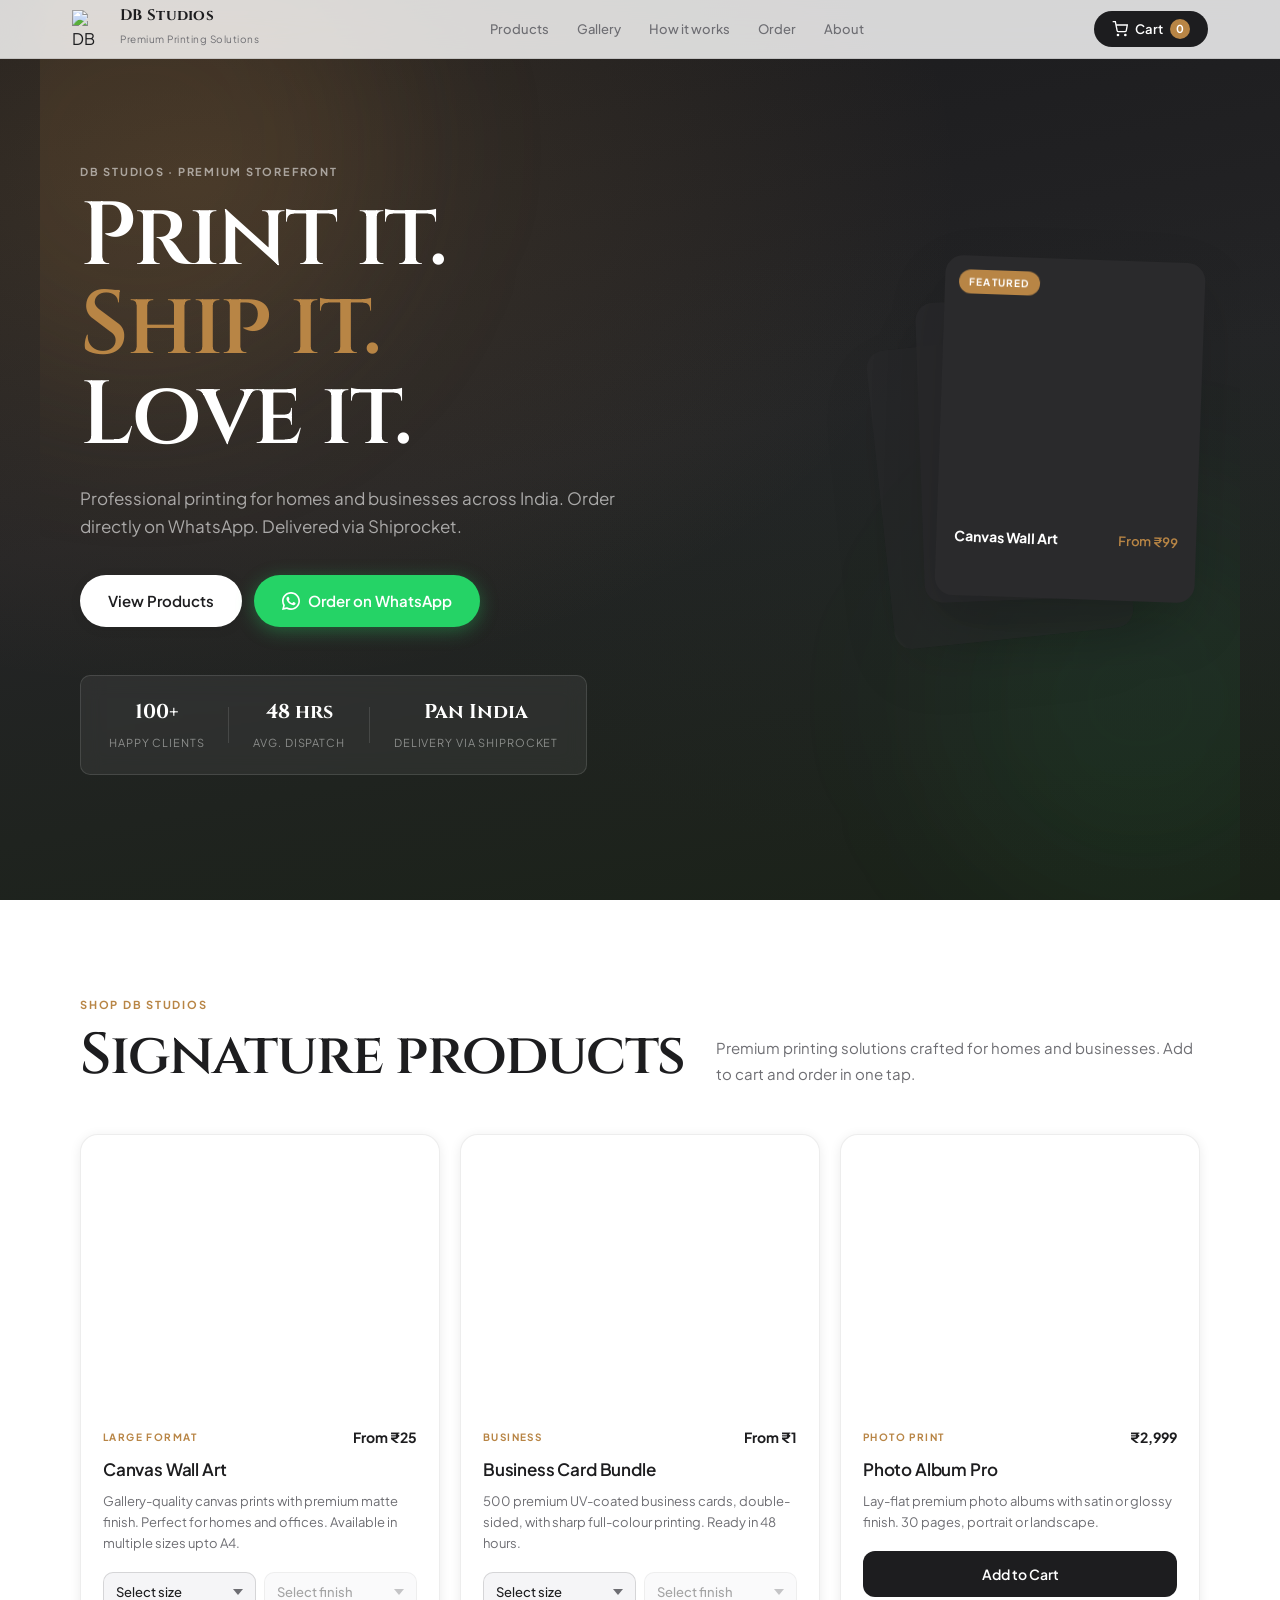
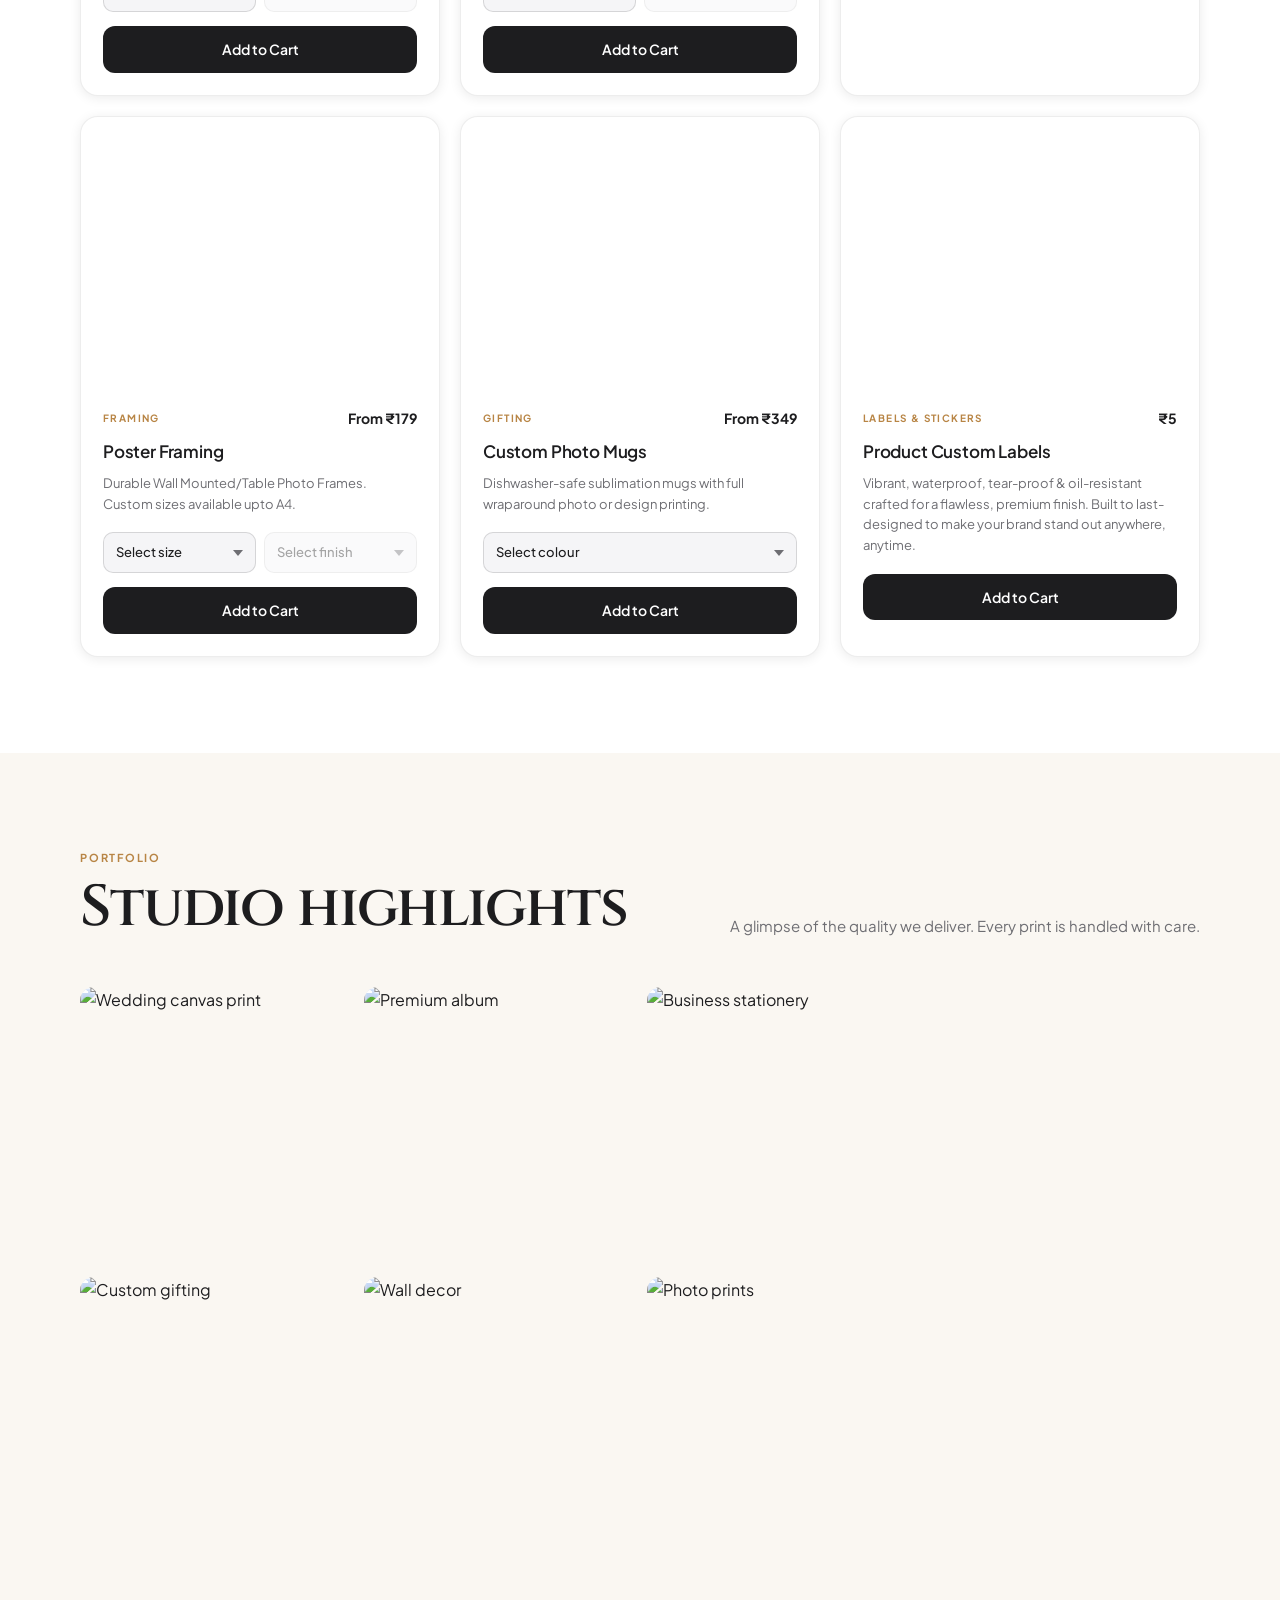
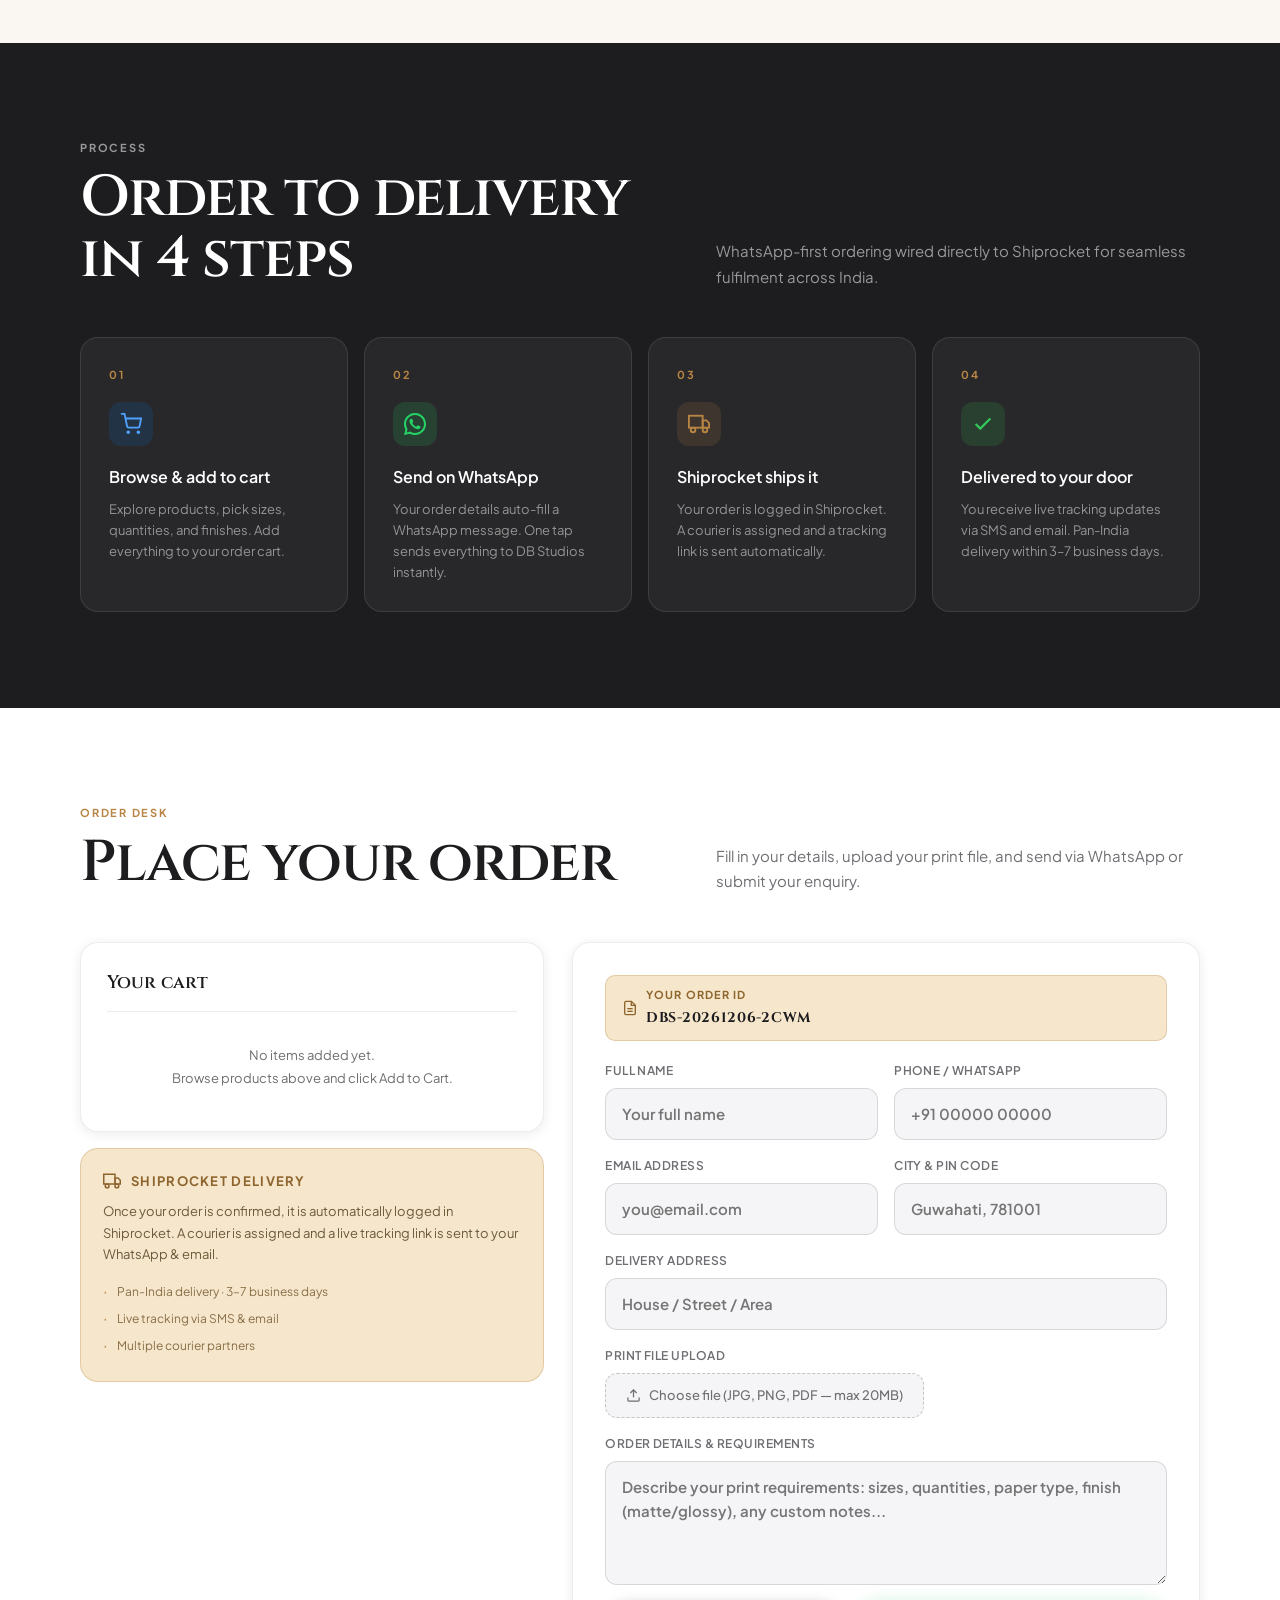
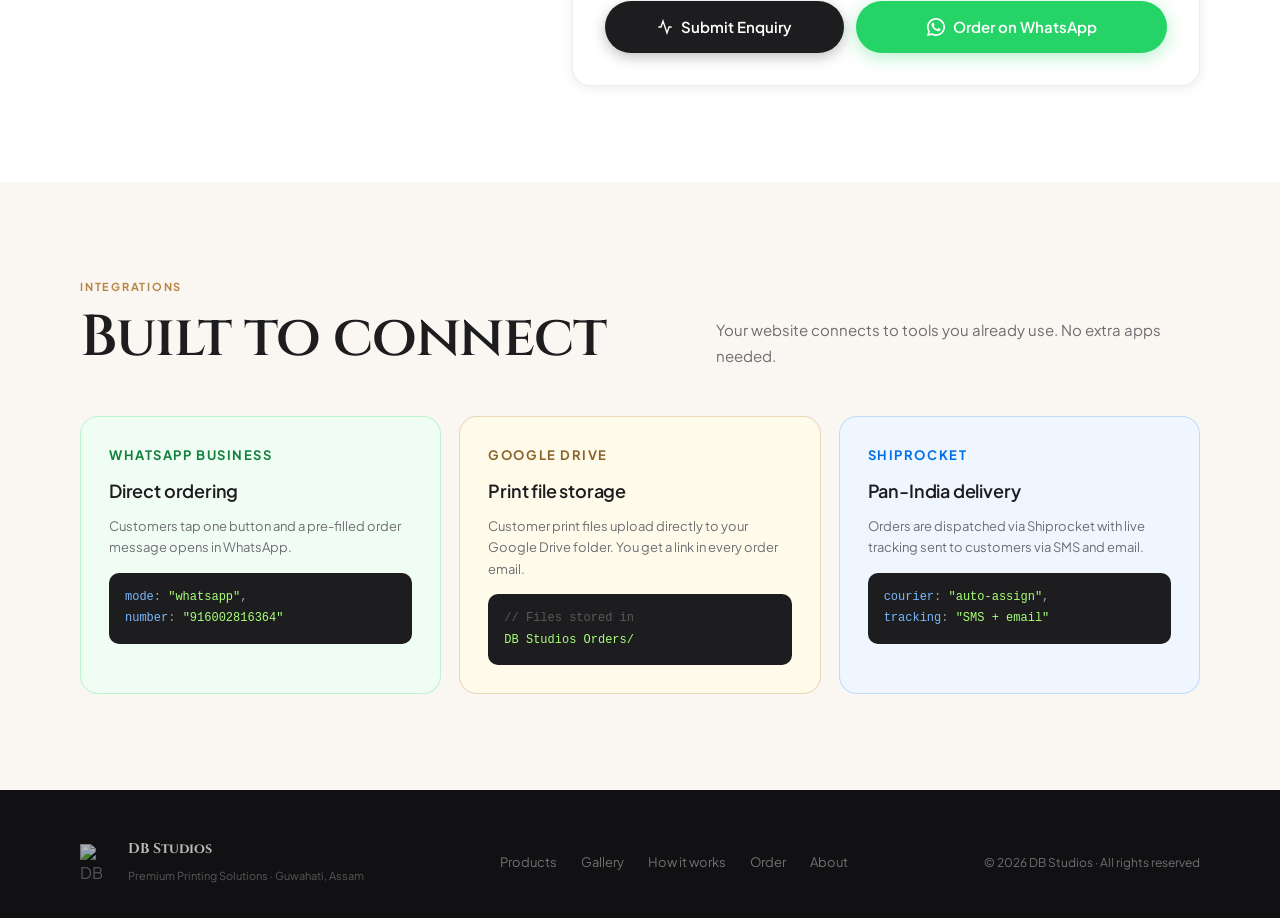
==== index.html @ a9209a20 "Add files via upload" ====
<!DOCTYPE html>
<html lang="en">
<head>
  <meta charset="UTF-8" />
  <meta name="viewport" content="width=device-width, initial-scale=1.0" />
  <title>DB Studios — Premium Printing Solutions</title>
  <link rel="preconnect" href="https://fonts.googleapis.com" />
  <link rel="preconnect" href="https://fonts.gstatic.com" crossorigin />
  <link href="https://fonts.googleapis.com/css2?family=Cinzel:wght@500;600;700&family=Plus+Jakarta+Sans:ital,wght@0,400;0,500;0,600;0,700;0,800;1,400&display=swap" rel="stylesheet" />
  <style>
/* ═══════════════════════════════════════════════════════
   DB STUDIOS — style.css
   Apple-inspired premium design
   ═══════════════════════════════════════════════════════ */

@import url("https://fonts.googleapis.com/css2?family=Cinzel:wght@500;600;700&family=Plus+Jakarta+Sans:ital,wght@0,400;0,500;0,600;0,700;0,800;1,400&display=swap");

/* ─── TOKENS ─────────────────────────────────────────── */
:root {
  --bg-light:   #f5f5f7;
  --bg-cream:   #faf7f2;
  --bg-white:   #ffffff;
  --bg-dark:    #1d1d1f;
  --bg-darker:  #111113;

  --text:       #1d1d1f;
  --muted:      #6e6e73;
  --muted-dark: rgba(255,255,255,0.55);

  --gold:       #b88545;
  --gold-light: #f5e6cc;
  --gold-deep:  #8e642d;

  --wa:         #25d366;
  --wa-dark:    #128c7e;

  --accent:     #0071e3;

  --shadow-sm:  0 2px 12px rgba(0,0,0,0.08);
  --shadow-md:  0 8px 32px rgba(0,0,0,0.10);
  --shadow-lg:  0 24px 60px rgba(0,0,0,0.14);

  --radius:     18px;
  --radius-sm:  10px;
  --radius-xs:  6px;

  --max-w: 1200px;
  --nav-h: 58px;

  --font-display: "Cinzel", serif;
  --font-body:    "Plus Jakarta Sans", sans-serif;
}

/* ─── RESET ──────────────────────────────────────────── */
*, *::before, *::after { box-sizing: border-box; margin: 0; padding: 0; }
html { scroll-behavior: smooth; -webkit-font-smoothing: antialiased; }
body { font-family: var(--font-body); color: var(--text); background: var(--bg-light); line-height: 1.6; }
img, video { display: block; max-width: 100%; }
a { color: inherit; text-decoration: none; }
button, input, textarea, select { font: inherit; }
ul { list-style: none; }

/* ─── ANIMATION HELPERS ──────────────────────────────── */
.animate-in {
  opacity: 0;
  transform: translateY(22px);
  animation: fadeUp 0.7s cubic-bezier(0.22,1,0.36,1) forwards;
  animation-delay: var(--delay, 0s);
}
@keyframes fadeUp {
  to { opacity: 1; transform: translateY(0); }
}

/* ─── SCROLL REVEAL ──────────────────────────────────── */
.reveal {
  opacity: 0;
  transform: translateY(28px);
  transition: opacity 0.65s ease, transform 0.65s ease;
}
.reveal.visible {
  opacity: 1;
  transform: translateY(0);
}

/* ═══════════════════════════════════════════════════════
   NAVBAR
   ═══════════════════════════════════════════════════════ */
.navbar {
  position: fixed;
  top: 0; left: 0; right: 0;
  z-index: 200;
  background: rgba(255,255,255,0.82);
  backdrop-filter: blur(20px) saturate(180%);
  -webkit-backdrop-filter: blur(20px) saturate(180%);
  border-bottom: 0.5px solid rgba(0,0,0,0.1);
  transition: background 0.3s ease, box-shadow 0.3s ease, padding 0.3s ease;
}
.navbar.scrolled {
  background: rgba(255,255,255,0.95);
  box-shadow: var(--shadow-sm);
}
.navbar-inner {
  max-width: var(--max-w);
  margin: 0 auto;
  padding: 0 32px;
  height: var(--nav-h);
  display: flex;
  align-items: center;
  gap: 32px;
}
.brand {
  display: flex;
  align-items: center;
  gap: 10px;
  flex-shrink: 0;
}
.brand-logo {
  width: 38px;
  height: 38px;
  object-fit: contain;
  transition: transform 0.3s ease;
}
.brand:hover .brand-logo { transform: scale(1.06); }
.brand-text strong {
  display: block;
  font-family: var(--font-display);
  font-size: 15px;
  line-height: 1.1;
  letter-spacing: 0.02em;
}
.brand-text small {
  font-size: 10px;
  color: var(--muted);
  letter-spacing: 0.05em;
}
.main-nav {
  display: flex;
  gap: 28px;
  flex: 1;
  justify-content: center;
}
.main-nav a {
  font-size: 13px;
  font-weight: 500;
  color: var(--muted);
  position: relative;
  transition: color 0.2s;
}
.main-nav a::after {
  content: "";
  position: absolute;
  bottom: -3px; left: 0;
  width: 0; height: 1.5px;
  background: var(--text);
  transition: width 0.25s ease;
}
.main-nav a:hover { color: var(--text); }
.main-nav a:hover::after { width: 100%; }

.cart-btn {
  display: flex;
  align-items: center;
  gap: 7px;
  padding: 8px 18px;
  border-radius: 980px;
  border: none;
  background: var(--bg-dark);
  color: white;
  font-size: 13px;
  font-weight: 600;
  cursor: pointer;
  transition: transform 0.2s ease, background 0.2s ease;
  flex-shrink: 0;
}
.cart-btn:hover { transform: scale(1.04); background: #333; }
.cart-count {
  display: inline-flex;
  align-items: center;
  justify-content: center;
  width: 20px; height: 20px;
  border-radius: 50%;
  background: var(--gold);
  font-size: 11px;
  font-weight: 700;
  color: white;
}

.hamburger {
  display: none;
  flex-direction: column;
  gap: 5px;
  background: none;
  border: none;
  cursor: pointer;
  padding: 6px;
  margin-left: auto;
}
.hamburger span {
  display: block;
  width: 22px; height: 2px;
  background: var(--text);
  border-radius: 2px;
  transition: 0.3s;
}

/* ═══════════════════════════════════════════════════════
   BUTTONS
   ═══════════════════════════════════════════════════════ */
.btn {
  display: inline-flex;
  align-items: center;
  justify-content: center;
  gap: 8px;
  padding: 14px 28px;
  border-radius: 980px;
  font-size: 15px;
  font-weight: 600;
  border: none;
  cursor: pointer;
  transition: transform 0.2s ease, box-shadow 0.2s ease, filter 0.2s ease;
  white-space: nowrap;
}
.btn:hover { transform: scale(1.03); }
.btn:active { transform: scale(0.97); }

.btn-white {
  background: white;
  color: var(--text);
  box-shadow: var(--shadow-sm);
}
.btn-dark {
  background: var(--bg-dark);
  color: white;
  box-shadow: 0 4px 14px rgba(0,0,0,0.25);
}
.btn-dark:hover { background: #333; }

.btn-wa {
  background: var(--wa);
  color: white;
  box-shadow: 0 4px 18px rgba(37,211,102,0.35);
}
.btn-wa:hover { filter: brightness(1.06); }
.btn-wa-large { padding: 14px 32px; font-size: 15px; }

.wa-svg { width: 18px; height: 18px; flex-shrink: 0; }

.btn-add-cart {
  width: 100%;
  padding: 12px;
  border-radius: 12px;
  background: var(--bg-dark);
  color: white;
  font-size: 14px;
  font-weight: 600;
  border: none;
  cursor: pointer;
  transition: background 0.2s, transform 0.15s;
}
.btn-add-cart:hover { background: #333; transform: translateY(-1px); }
.btn-add-cart:active { transform: translateY(0); }

/* ═══════════════════════════════════════════════════════
   EYEBROW & SECTION HEADS
   ═══════════════════════════════════════════════════════ */
.eyebrow {
  font-size: 11px;
  font-weight: 700;
  letter-spacing: 0.16em;
  text-transform: uppercase;
  color: rgba(255,255,255,0.55);
  margin-bottom: 12px;
}
.eyebrow-dark { color: var(--gold); }

.section-head {
  display: flex;
  align-items: flex-end;
  justify-content: space-between;
  gap: 24px;
  margin-bottom: 48px;
}
.section-head h2 {
  font-family: var(--font-display);
  font-size: clamp(2.2rem, 4.5vw, 3.6rem);
  font-weight: 600;
  letter-spacing: -0.02em;
  line-height: 1.05;
  color: var(--text);
  margin-top: 6px;
}
.section-dark .section-head h2 { color: white; }
.section-desc {
  max-width: 44ch;
  font-size: 15px;
  color: var(--muted);
  line-height: 1.7;
  flex-shrink: 0;
}
.section-desc-light { color: var(--muted-dark); }

/* ═══════════════════════════════════════════════════════
   SECTIONS
   ═══════════════════════════════════════════════════════ */
.section { padding: 96px 0; }
.section-inner {
  max-width: var(--max-w);
  margin: 0 auto;
  padding: 0 40px;
}
.section-light  { background: var(--bg-white); }
.section-cream  { background: var(--bg-cream); }
.section-dark   { background: var(--bg-dark); }

/* ═══════════════════════════════════════════════════════
   HERO
   ═══════════════════════════════════════════════════════ */
.hero {
  position: relative;
  min-height: 100vh;
  display: grid;
  grid-template-columns: 1.1fr 0.9fr;
  align-items: center;
  gap: 60px;
  padding: calc(var(--nav-h) + 60px) 40px 80px;
  max-width: var(--max-w);
  margin: 0 auto;
  overflow: hidden;
}
.hero-noise {
  position: fixed;
  inset: 0;
  pointer-events: none;
  z-index: -2;
  background:
    radial-gradient(ellipse at 15% 20%, rgba(184,133,69,0.18) 0%, transparent 50%),
    radial-gradient(ellipse at 85% 60%, rgba(30,52,45,0.15) 0%, transparent 45%),
    linear-gradient(170deg, #1a1a1c 0%, #242426 50%, #1a2218 100%);
}
.hero-glow {
  position: absolute;
  border-radius: 50%;
  filter: blur(80px);
  pointer-events: none;
  z-index: -1;
}
.hero-glow-1 {
  width: 500px; height: 500px;
  top: -100px; left: -150px;
  background: rgba(184,133,69,0.12);
}
.hero-glow-2 {
  width: 400px; height: 400px;
  bottom: 0; right: -100px;
  background: rgba(37,211,102,0.06);
}

.hero-content { color: white; }
.gold-text { color: var(--gold); }

.hero-h1 {
  font-family: var(--font-display);
  font-size: clamp(3.2rem, 7vw, 6rem);
  font-weight: 600;
  letter-spacing: -0.025em;
  line-height: 1.0;
  margin: 0 0 22px;
}
.hero-sub {
  font-size: 17px;
  color: rgba(255,255,255,0.6);
  max-width: 46ch;
  line-height: 1.7;
  margin-bottom: 34px;
}
.hero-actions {
  display: flex;
  gap: 12px;
  flex-wrap: wrap;
  margin-bottom: 48px;
}
.hero-stats {
  display: flex;
  align-items: center;
  gap: 24px;
  padding: 20px 28px;
  background: rgba(255,255,255,0.06);
  border: 0.5px solid rgba(255,255,255,0.12);
  border-radius: var(--radius-sm);
  backdrop-filter: blur(10px);
  max-width: fit-content;
}
.hero-stat { text-align: center; }
.hero-stat strong {
  display: block;
  font-size: 20px;
  font-weight: 700;
  color: white;
  font-family: var(--font-display);
}
.hero-stat span {
  font-size: 11px;
  color: rgba(255,255,255,0.45);
  text-transform: uppercase;
  letter-spacing: 0.08em;
}
.stat-divider {
  width: 1px;
  height: 36px;
  background: rgba(255,255,255,0.12);
}

/* Hero card stack */
.hero-visual { display: flex; justify-content: flex-end; }
.hero-card-stack { position: relative; width: 320px; height: 420px; }
.hcard {
  position: absolute;
  border-radius: var(--radius);
  overflow: hidden;
  box-shadow: var(--shadow-lg);
  background: #2a2a2c;
}
.hcard-back {
  width: 240px; height: 300px;
  top: 80px; left: 0;
  transform: rotate(-6deg);
  opacity: 0.5;
}
.hcard-mid {
  width: 240px; height: 300px;
  top: 40px; left: 40px;
  transform: rotate(-2deg);
  opacity: 0.75;
}
.hcard-front {
  width: 260px; height: 340px;
  top: 0; right: 0;
  transform: rotate(2deg);
  transition: transform 0.4s ease;
}
.hcard-front:hover { transform: rotate(0deg) scale(1.02); }
.hcard-img {
  width: 100%; height: 75%;
  background-size: cover;
  background-position: center;
}
.hcard-body {
  padding: 14px 18px;
  display: flex;
  justify-content: space-between;
  align-items: center;
}
.hcard-body strong { font-size: 14px; color: white; }
.hcard-body span { font-size: 13px; color: var(--gold); font-weight: 600; }
.hcard-label {
  position: absolute;
  top: 14px; left: 14px;
  background: var(--gold);
  color: white;
  font-size: 10px;
  font-weight: 700;
  letter-spacing: 0.12em;
  text-transform: uppercase;
  padding: 4px 10px;
  border-radius: 980px;
}

/* ═══════════════════════════════════════════════════════
   PRODUCTS
   ═══════════════════════════════════════════════════════ */
.product-grid {
  display: grid;
  grid-template-columns: repeat(3, 1fr);
  gap: 20px;
}
.product-card {
  background: var(--bg-white);
  border-radius: var(--radius);
  overflow: hidden;
  border: 0.5px solid rgba(0,0,0,0.07);
  box-shadow: var(--shadow-sm);
  transition: transform 0.3s ease, box-shadow 0.3s ease;
}
.product-card:hover {
  transform: translateY(-4px);
  box-shadow: var(--shadow-md);
}
.product-media {
  aspect-ratio: 4/3;
  background-size: cover;
  background-position: center;
  transition: transform 0.5s ease;
}
.product-card:hover .product-media { transform: scale(1.03); }
.product-body { padding: 22px; }
.product-meta {
  display: flex;
  justify-content: space-between;
  align-items: center;
  margin-bottom: 8px;
}
.product-cat {
  font-size: 10px;
  font-weight: 700;
  letter-spacing: 0.14em;
  text-transform: uppercase;
  color: var(--gold);
}
.product-price {
  font-size: 14px;
  font-weight: 700;
  color: var(--text);
}
.product-title {
  font-size: 17px;
  font-weight: 600;
  margin-bottom: 8px;
  letter-spacing: -0.01em;
}
.product-desc {
  font-size: 13px;
  color: var(--muted);
  line-height: 1.6;
  margin-bottom: 18px;
}

/* ═══════════════════════════════════════════════════════
   GALLERY
   ═══════════════════════════════════════════════════════ */
.gallery-grid {
  display: grid;
  grid-template-columns: repeat(4, 1fr);
  gap: 14px;
}
.gallery-item {
  position: relative;
  border-radius: 14px;
  overflow: hidden;
  cursor: pointer;
}
.gallery-item:nth-child(3) { grid-column: span 2; }
.gallery-item img {
  width: 100%;
  aspect-ratio: 1;
  object-fit: cover;
  display: block;
  transition: transform 0.5s ease;
}
.gallery-item:nth-child(3) img { aspect-ratio: 2/1; }
.gallery-overlay {
  position: absolute;
  inset: 0;
  background: rgba(0,0,0,0);
  display: flex;
  align-items: center;
  justify-content: center;
  transition: background 0.3s ease;
}
.gallery-overlay span {
  color: white;
  font-size: 13px;
  font-weight: 600;
  opacity: 0;
  transition: opacity 0.3s ease;
}
.gallery-item:hover .gallery-overlay { background: rgba(0,0,0,0.38); }
.gallery-item:hover .gallery-overlay span { opacity: 1; }
.gallery-item:hover img { transform: scale(1.05); }

/* ═══════════════════════════════════════════════════════
   HOW IT WORKS STEPS
   ═══════════════════════════════════════════════════════ */
.steps-grid {
  display: grid;
  grid-template-columns: repeat(4, 1fr);
  gap: 16px;
}
.step-card {
  background: rgba(255,255,255,0.05);
  border: 0.5px solid rgba(255,255,255,0.1);
  border-radius: var(--radius);
  padding: 28px;
  transition: background 0.3s ease, transform 0.3s ease;
}
.step-card:hover {
  background: rgba(255,255,255,0.08);
  transform: translateY(-3px);
}
.step-num {
  display: block;
  font-size: 11px;
  font-weight: 700;
  letter-spacing: 0.14em;
  color: var(--gold);
  margin-bottom: 18px;
}
.step-icon {
  width: 44px; height: 44px;
  border-radius: 12px;
  display: flex;
  align-items: center;
  justify-content: center;
  margin-bottom: 18px;
}
.step-icon svg { width: 22px; height: 22px; }
.step-icon-cart { background: rgba(0,113,227,0.15); color: #4fa3ff; }
.step-icon-wa   { background: rgba(37,211,102,0.15); color: var(--wa); }
.step-icon-ship { background: rgba(184,133,69,0.15); color: var(--gold); }
.step-icon-done { background: rgba(52,199,89,0.15); color: #34c759; }
.step-card h3 {
  font-size: 16px;
  font-weight: 600;
  color: white;
  margin-bottom: 10px;
}
.step-card p {
  font-size: 13px;
  color: rgba(255,255,255,0.5);
  line-height: 1.6;
}

/* ═══════════════════════════════════════════════════════
   ORDER SECTION
   ═══════════════════════════════════════════════════════ */
.order-layout {
  display: grid;
  grid-template-columns: 0.85fr 1.15fr;
  gap: 28px;
  align-items: start;
}
.order-sidebar { display: flex; flex-direction: column; gap: 16px; }

/* Cart panel */
.cart-panel {
  background: var(--bg-white);
  border-radius: var(--radius);
  padding: 26px;
  border: 0.5px solid rgba(0,0,0,0.07);
  box-shadow: var(--shadow-sm);
}
.cart-panel h3 {
  font-family: var(--font-display);
  font-size: 18px;
  font-weight: 600;
  margin-bottom: 16px;
  padding-bottom: 14px;
  border-bottom: 0.5px solid rgba(0,0,0,0.08);
}
.cart-empty-msg {
  font-size: 13px;
  color: var(--muted);
  line-height: 1.7;
  text-align: center;
  padding: 16px 0;
}
.cart-item {
  display: flex;
  justify-content: space-between;
  align-items: center;
  padding: 10px 0;
  border-bottom: 0.5px solid rgba(0,0,0,0.06);
}
.cart-item-name { font-size: 14px; font-weight: 500; }
.cart-item-price { font-size: 14px; color: var(--muted); font-weight: 500; }
.cart-item-remove {
  background: none;
  border: none;
  color: #c0392b;
  font-size: 18px;
  cursor: pointer;
  padding: 0 0 0 10px;
  line-height: 1;
  opacity: 0.6;
  transition: opacity 0.2s;
}
.cart-item-remove:hover { opacity: 1; }
.cart-total-row {
  display: flex;
  justify-content: space-between;
  padding: 14px 0 0;
  font-size: 15px;
  font-weight: 700;
}

/* Shiprocket card */
.shiprocket-card {
  background: var(--gold-light);
  border-radius: var(--radius);
  padding: 22px;
  border: 0.5px solid rgba(184,133,69,0.3);
}
.sr-header {
  display: flex;
  align-items: center;
  gap: 10px;
  color: var(--gold-deep);
  font-size: 13px;
  font-weight: 700;
  text-transform: uppercase;
  letter-spacing: 0.1em;
  margin-bottom: 10px;
}
.sr-header svg { flex-shrink: 0; }
.shiprocket-card p {
  font-size: 13px;
  color: #6e5a3a;
  line-height: 1.65;
  margin-bottom: 12px;
}
.shiprocket-card ul {
  padding-left: 0;
}
.shiprocket-card li {
  font-size: 12px;
  color: #8a6f48;
  padding: 4px 0;
  padding-left: 14px;
  position: relative;
}
.shiprocket-card li::before {
  content: "·";
  position: absolute;
  left: 0;
  color: var(--gold);
  font-size: 16px;
  line-height: 1;
  top: 5px;
}

/* Order form */
.order-form {
  background: var(--bg-white);
  border-radius: var(--radius);
  padding: 32px;
  border: 0.5px solid rgba(0,0,0,0.07);
  box-shadow: var(--shadow-sm);
}
.form-grid {
  display: grid;
  grid-template-columns: 1fr 1fr;
  gap: 16px;
  margin-bottom: 16px;
}
.form-label {
  display: flex;
  flex-direction: column;
  gap: 8px;
  font-size: 12px;
  font-weight: 600;
  color: var(--muted);
  letter-spacing: 0.04em;
  text-transform: uppercase;
}
.form-label-full { margin-bottom: 16px; }
.form-label input,
.form-label textarea {
  background: var(--bg-light);
  border: 0.5px solid rgba(0,0,0,0.12);
  border-radius: 12px;
  padding: 13px 16px;
  font-size: 15px;
  color: var(--text);
  outline: none;
  transition: border-color 0.2s, box-shadow 0.2s;
  width: 100%;
}
.form-label input:focus,
.form-label textarea:focus {
  border-color: rgba(0,113,227,0.5);
  box-shadow: 0 0 0 3px rgba(0,113,227,0.1);
  background: white;
}
.form-label textarea { resize: vertical; min-height: 100px; font-family: var(--font-body); }
.form-actions {
  display: grid;
  grid-template-columns: 1fr 1.3fr;
  gap: 12px;
  margin-top: 8px;
}
.form-note {
  font-size: 13px;
  margin-top: 14px;
  padding: 12px 16px;
  border-radius: var(--radius-sm);
  display: none;
  font-weight: 500;
}
.form-note.success {
  background: #f0fdf4;
  color: #15803d;
  display: block;
}
.form-note.error {
  background: #fef2f2;
  color: #dc2626;
  display: block;
}

/* ═══════════════════════════════════════════════════════
   INTEGRATIONS
   ═══════════════════════════════════════════════════════ */
.int-grid {
  display: grid;
  grid-template-columns: repeat(3, 1fr);
  gap: 18px;
}
.int-card {
  border-radius: var(--radius);
  padding: 28px;
  border: 0.5px solid transparent;
  transition: transform 0.3s ease;
}
.int-card:hover { transform: translateY(-4px); }
.int-card-wa   { background: #f0fdf4; border-color: rgba(37,211,102,0.25); }
.int-card-ship { background: #fffbeb; border-color: rgba(184,133,69,0.3); }
.int-card-api  { background: #eff6ff; border-color: rgba(0,113,227,0.2); }

.int-tag {
  font-size: 10px;
  font-weight: 700;
  letter-spacing: 0.12em;
  text-transform: uppercase;
  margin-bottom: 10px;
}
.int-card-wa   .int-tag { color: #15803d; }
.int-card-ship .int-tag { color: var(--gold-deep); }
.int-card-api  .int-tag { color: var(--accent); }

.int-card h3 {
  font-size: 18px;
  font-weight: 600;
  letter-spacing: -0.01em;
  margin-bottom: 10px;
}
.int-card p {
  font-size: 13px;
  color: var(--muted);
  line-height: 1.65;
}
.code-block {
  background: var(--bg-dark);
  border-radius: var(--radius-sm);
  padding: 14px 16px;
  font-size: 12px;
  font-family: "SF Mono", "Fira Code", "Cascadia Code", monospace;
  margin-top: 14px;
  line-height: 1.8;
  color: #a0a0a0;
}
.c-comment { color: #5a5a5a; }
.c-key     { color: #79b8ff; }
.c-str     { color: #a8ff78; }

/* ═══════════════════════════════════════════════════════
   FOOTER
   ═══════════════════════════════════════════════════════ */
.footer {
  background: var(--bg-darker);
  padding: 48px 0 32px;
  color: rgba(255,255,255,0.4);
}
.footer-inner {
  max-width: var(--max-w);
  margin: 0 auto;
  padding: 0 40px;
  display: flex;
  align-items: center;
  justify-content: space-between;
  flex-wrap: wrap;
  gap: 24px;
}
.footer-brand {
  display: flex;
  align-items: center;
  gap: 12px;
}
.footer-logo {
  width: 36px;
  height: 36px;
  object-fit: contain;
  opacity: 0.7;
}
.footer-brand strong {
  display: block;
  font-family: var(--font-display);
  font-size: 14px;
  color: rgba(255,255,255,0.7);
}
.footer-brand small {
  font-size: 11px;
  color: rgba(255,255,255,0.3);
}
.footer-nav {
  display: flex;
  gap: 24px;
}
.footer-nav a {
  font-size: 13px;
  color: rgba(255,255,255,0.4);
  transition: color 0.2s;
}
.footer-nav a:hover { color: rgba(255,255,255,0.8); }
.footer-copy { font-size: 12px; }

/* ═══════════════════════════════════════════════════════
   TOAST NOTIFICATION
   ═══════════════════════════════════════════════════════ */
.toast {
  position: fixed;
  bottom: 32px;
  left: 50%;
  transform: translateX(-50%) translateY(80px);
  background: var(--bg-dark);
  color: white;
  padding: 14px 24px;
  border-radius: 980px;
  font-size: 14px;
  font-weight: 500;
  box-shadow: var(--shadow-lg);
  z-index: 999;
  transition: transform 0.4s cubic-bezier(0.22,1,0.36,1), opacity 0.4s ease;
  opacity: 0;
  white-space: nowrap;
}
.toast.show {
  transform: translateX(-50%) translateY(0);
  opacity: 1;
}

/* ═══════════════════════════════════════════════════════
   RESPONSIVE
   ═══════════════════════════════════════════════════════ */
@media (max-width: 1080px) {
  .hero { grid-template-columns: 1fr; min-height: auto; }
  .hero-visual { display: none; }
  .product-grid { grid-template-columns: repeat(2, 1fr); }
  .steps-grid { grid-template-columns: repeat(2, 1fr); }
  .int-grid { grid-template-columns: 1fr; }
  .order-layout { grid-template-columns: 1fr; }
  .gallery-grid { grid-template-columns: repeat(2, 1fr); }
  .gallery-item:nth-child(3) { grid-column: span 1; }
  .gallery-item:nth-child(3) img { aspect-ratio: 1; }
}

@media (max-width: 768px) {
  :root { --nav-h: 54px; }
  .navbar-inner { padding: 0 20px; gap: 16px; }
  .main-nav { display: none; position: fixed; top: var(--nav-h); left: 0; right: 0; background: rgba(255,255,255,0.97); backdrop-filter: blur(20px); flex-direction: column; padding: 24px; gap: 20px; border-bottom: 0.5px solid rgba(0,0,0,0.1); }
  .main-nav.open { display: flex; }
  .main-nav a { font-size: 17px; }
  .hamburger { display: flex; }
  .cart-btn { display: none; }

  .section-inner { padding: 0 20px; }
  .section { padding: 64px 0; }
  .hero { padding: calc(var(--nav-h) + 40px) 20px 60px; gap: 40px; }
  .hero-h1 { font-size: clamp(2.6rem, 10vw, 4rem); }
  .hero-stats { flex-direction: column; align-items: flex-start; gap: 16px; }
  .stat-divider { width: 36px; height: 1px; }
  .section-head { flex-direction: column; align-items: flex-start; gap: 12px; }
  .section-head h2 { font-size: clamp(2rem, 9vw, 3rem); }
  .product-grid { grid-template-columns: 1fr; }
  .gallery-grid { grid-template-columns: repeat(2, 1fr); gap: 10px; }
  .steps-grid { grid-template-columns: 1fr; }
  .form-grid { grid-template-columns: 1fr; }
  .form-actions { grid-template-columns: 1fr; }
  .footer-inner { flex-direction: column; align-items: flex-start; gap: 16px; }
  .footer-nav { flex-wrap: wrap; gap: 16px; }
  .int-grid { grid-template-columns: 1fr; }
}

/* ═══════════════════════════════════════════════════════
   FILE UPLOAD
   ═══════════════════════════════════════════════════════ */
.file-input-hidden {
  display: none;
}
.file-upload-zone {
  display: flex;
  align-items: center;
  gap: 12px;
  flex-wrap: wrap;
}
.file-upload-btn {
  display: inline-flex;
  align-items: center;
  gap: 8px;
  padding: 11px 20px;
  background: var(--bg-light);
  border: 1.5px dashed rgba(0,0,0,0.2);
  border-radius: 12px;
  font-size: 13px;
  font-weight: 500;
  color: var(--muted);
  cursor: pointer;
  transition: border-color 0.2s, background 0.2s, color 0.2s;
  text-transform: none;
  letter-spacing: 0;
}
.file-upload-btn:hover {
  border-color: var(--gold);
  background: var(--gold-light);
  color: var(--gold-deep);
}
.file-preview {
  display: none;
  font-size: 13px;
  font-weight: 600;
  color: #15803d;
  background: #f0fdf4;
  padding: 8px 14px;
  border-radius: 8px;
  border: 0.5px solid rgba(37,211,102,0.3);
}
.upload-progress {
  display: none;
  margin-top: 12px;
  background: var(--bg-light);
  border-radius: 12px;
  padding: 14px 16px;
  border: 0.5px solid rgba(0,0,0,0.08);
}
.progress-track {
  width: 100%;
  height: 6px;
  background: rgba(0,0,0,0.08);
  border-radius: 999px;
  overflow: hidden;
  margin-bottom: 8px;
}
.progress-fill {
  height: 100%;
  width: 0%;
  background: linear-gradient(90deg, var(--gold), #d4a055);
  border-radius: 999px;
  transition: width 0.4s ease;
}
.progress-text {
  font-size: 12px;
  color: var(--muted);
  font-weight: 500;
}

/* ═══════════════════════════════════════════════════════
   ABOUT US SECTION
   ═══════════════════════════════════════════════════════ */
.about-hero {
  background: linear-gradient(160deg, #1d1d1f 0%, #2a2a2c 60%, #1a2218 100%);
  padding: 100px 0 80px;
  position: relative;
  overflow: hidden;
}
.about-hero::before {
  content: "";
  position: absolute;
  width: 500px; height: 500px;
  border-radius: 50%;
  background: rgba(184,133,69,0.08);
  filter: blur(80px);
  top: -100px; right: -100px;
  pointer-events: none;
}
.about-hero-inner {
  max-width: var(--max-w);
  margin: 0 auto;
  padding: 0 40px;
  display: grid;
  grid-template-columns: 1.1fr 0.9fr;
  gap: 60px;
  align-items: center;
}
.about-hero-content { color: white; }
.about-hero-content h1 {
  font-family: var(--font-display);
  font-size: clamp(2.8rem, 6vw, 5rem);
  font-weight: 600;
  letter-spacing: -0.025em;
  line-height: 1.05;
  margin: 0 0 20px;
}
.about-hero-content p {
  font-size: 17px;
  color: rgba(255,255,255,0.6);
  line-height: 1.75;
  max-width: 50ch;
}
.about-founder-card {
  background: rgba(255,255,255,0.05);
  border: 0.5px solid rgba(255,255,255,0.1);
  border-radius: var(--radius);
  padding: 32px;
  backdrop-filter: blur(10px);
  text-align: center;
}
.founder-avatar {
  width: 90px; height: 90px;
  border-radius: 50%;
  background: linear-gradient(135deg, var(--gold), #d4a055);
  display: flex;
  align-items: center;
  justify-content: center;
  margin: 0 auto 16px;
  font-family: var(--font-display);
  font-size: 2rem;
  font-weight: 600;
  color: white;
}
.founder-name {
  font-family: var(--font-display);
  font-size: 18px;
  font-weight: 600;
  color: white;
  margin-bottom: 4px;
}
.founder-role {
  font-size: 12px;
  color: var(--gold);
  font-weight: 600;
  letter-spacing: 0.12em;
  text-transform: uppercase;
  margin-bottom: 16px;
}
.founder-bio {
  font-size: 13px;
  color: rgba(255,255,255,0.5);
  line-height: 1.7;
}
.founder-badges {
  display: flex;
  gap: 8px;
  justify-content: center;
  flex-wrap: wrap;
  margin-top: 18px;
}
.founder-badge {
  background: rgba(184,133,69,0.15);
  border: 0.5px solid rgba(184,133,69,0.3);
  color: var(--gold);
  font-size: 11px;
  font-weight: 600;
  padding: 5px 12px;
  border-radius: 980px;
  letter-spacing: 0.06em;
}

.about-values {
  background: var(--bg-white);
  padding: 96px 0;
}
.values-grid {
  display: grid;
  grid-template-columns: repeat(4, 1fr);
  gap: 18px;
  margin-top: 48px;
}
.value-card {
  background: var(--bg-light);
  border-radius: var(--radius);
  padding: 28px 24px;
  border: 0.5px solid rgba(0,0,0,0.06);
  transition: transform 0.3s ease, box-shadow 0.3s ease;
}
.value-card:hover {
  transform: translateY(-4px);
  box-shadow: var(--shadow-md);
}
.value-icon {
  width: 48px; height: 48px;
  border-radius: 14px;
  display: flex;
  align-items: center;
  justify-content: center;
  margin-bottom: 16px;
}
.value-icon svg { width: 24px; height: 24px; }
.vi-speed  { background: rgba(0,113,227,0.1); color: #0071e3; }
.vi-quality{ background: rgba(184,133,69,0.12); color: var(--gold); }
.vi-price  { background: rgba(52,199,89,0.1); color: #34c759; }
.vi-custom { background: rgba(175,82,222,0.1); color: #af52de; }
.value-card h3 {
  font-size: 16px;
  font-weight: 600;
  margin-bottom: 8px;
  letter-spacing: -0.01em;
}
.value-card p {
  font-size: 13px;
  color: var(--muted);
  line-height: 1.65;
}

.about-equipment {
  background: var(--bg-cream);
  padding: 96px 0;
}
.equipment-layout {
  display: grid;
  grid-template-columns: 1fr 1fr;
  gap: 48px;
  align-items: center;
  margin-top: 48px;
}
.equipment-list { display: flex; flex-direction: column; gap: 16px; }
.equipment-item {
  display: flex;
  align-items: flex-start;
  gap: 16px;
  background: var(--bg-white);
  border-radius: var(--radius-sm);
  padding: 20px;
  border: 0.5px solid rgba(0,0,0,0.06);
  transition: transform 0.2s ease;
}
.equipment-item:hover { transform: translateX(4px); }
.eq-icon {
  width: 44px; height: 44px;
  border-radius: 12px;
  background: var(--gold-light);
  display: flex;
  align-items: center;
  justify-content: center;
  flex-shrink: 0;
  color: var(--gold-deep);
}
.eq-icon svg { width: 22px; height: 22px; }
.eq-content h4 {
  font-size: 15px;
  font-weight: 600;
  margin-bottom: 4px;
}
.eq-content p {
  font-size: 13px;
  color: var(--muted);
  line-height: 1.55;
}
.equipment-visual {
  display: grid;
  grid-template-columns: 1fr 1fr;
  gap: 14px;
}
.eq-stat-card {
  background: var(--bg-dark);
  border-radius: var(--radius);
  padding: 28px 20px;
  text-align: center;
  color: white;
}
.eq-stat-card:first-child {
  grid-column: span 2;
  background: linear-gradient(135deg, var(--gold-deep), var(--gold));
}
.eq-stat-num {
  font-family: var(--font-display);
  font-size: 2.4rem;
  font-weight: 600;
  display: block;
  margin-bottom: 6px;
}
.eq-stat-label {
  font-size: 12px;
  opacity: 0.7;
  text-transform: uppercase;
  letter-spacing: 0.1em;
  font-weight: 600;
}

.about-story {
  background: var(--bg-dark);
  padding: 96px 0;
}
.story-inner {
  max-width: var(--max-w);
  margin: 0 auto;
  padding: 0 40px;
  display: grid;
  grid-template-columns: 1fr 1fr;
  gap: 60px;
  align-items: center;
}
.story-content .eyebrow { color: var(--gold); }
.story-content h2 {
  font-family: var(--font-display);
  font-size: clamp(2rem, 4vw, 3.2rem);
  font-weight: 600;
  color: white;
  letter-spacing: -0.02em;
  line-height: 1.1;
  margin: 8px 0 20px;
}
.story-content p {
  font-size: 15px;
  color: rgba(255,255,255,0.6);
  line-height: 1.8;
  margin-bottom: 16px;
}
.story-cta {
  display: flex;
  gap: 12px;
  margin-top: 28px;
  flex-wrap: wrap;
}
.story-milestones {
  display: flex;
  flex-direction: column;
  gap: 16px;
}
.milestone {
  display: flex;
  gap: 16px;
  align-items: flex-start;
}
.milestone-year {
  font-family: var(--font-display);
  font-size: 13px;
  font-weight: 600;
  color: var(--gold);
  min-width: 44px;
  padding-top: 2px;
}
.milestone-content {
  background: rgba(255,255,255,0.05);
  border: 0.5px solid rgba(255,255,255,0.1);
  border-radius: var(--radius-sm);
  padding: 16px 20px;
  flex: 1;
}
.milestone-content h4 {
  font-size: 14px;
  font-weight: 600;
  color: white;
  margin-bottom: 4px;
}
.milestone-content p {
  font-size: 13px;
  color: rgba(255,255,255,0.45);
  line-height: 1.5;
  margin: 0;
}

@media (max-width: 1080px) {
  .about-hero-inner, .equipment-layout, .story-inner { grid-template-columns: 1fr; }
  .values-grid { grid-template-columns: repeat(2, 1fr); }
}
@media (max-width: 768px) {
  .about-hero-inner, .equipment-layout, .story-inner { padding: 0 20px; gap: 32px; }
  .values-grid { grid-template-columns: 1fr; }
  .equipment-visual { grid-template-columns: 1fr; }
  .eq-stat-card:first-child { grid-column: span 1; }
  .about-hero-inner, .story-inner { padding: 0; }
}

/* ═══════════════════════════════════════════════════════
   CART HOVER DROPDOWN
   ═══════════════════════════════════════════════════════ */
.cart-wrapper {
  position: relative;
  flex-shrink: 0;
}
.cart-dropdown {
  position: absolute;
  top: calc(100% + 10px);
  right: 0;
  width: 320px;
  background: white;
  border-radius: var(--radius);
  box-shadow: 0 20px 60px rgba(0,0,0,0.15), 0 4px 16px rgba(0,0,0,0.08);
  border: 0.5px solid rgba(0,0,0,0.08);
  opacity: 0;
  visibility: hidden;
  transform: translateY(-6px);
  transition: opacity 0.22s ease, transform 0.22s ease, visibility 0.22s ease;
  z-index: 300;
  pointer-events: none;
}
/* Invisible hover bridge — fills the gap between button and dropdown */
.cart-dropdown::before {
  content: "";
  position: absolute;
  top: -18px;
  left: 0;
  right: 0;
  height: 18px;
  background: transparent;
}
/* Decorative arrow */
.cart-dropdown::after {
  content: "";
  position: absolute;
  top: -5px;
  right: 22px;
  width: 10px; height: 10px;
  background: white;
  border-left: 0.5px solid rgba(0,0,0,0.08);
  border-top: 0.5px solid rgba(0,0,0,0.08);
  transform: rotate(45deg);
  pointer-events: none;
}
.cart-wrapper:hover .cart-dropdown,
.cart-wrapper:focus-within .cart-dropdown,
.cart-dropdown.open {
  opacity: 1;
  visibility: visible;
  transform: translateY(0);
  pointer-events: all;
}
.cart-dropdown-inner {
  padding: 16px;
}
.cart-dropdown-header {
  display: flex;
  justify-content: space-between;
  align-items: center;
  padding-bottom: 12px;
  border-bottom: 0.5px solid rgba(0,0,0,0.08);
  margin-bottom: 12px;
}
.cart-dropdown-title {
  font-size: 13px;
  font-weight: 700;
  color: var(--text);
  text-transform: uppercase;
  letter-spacing: 0.08em;
}
.cart-order-id {
  font-size: 10px;
  font-weight: 600;
  color: var(--gold);
  background: var(--gold-light);
  padding: 3px 8px;
  border-radius: 980px;
  letter-spacing: 0.06em;
}
.cart-dropdown-empty {
  font-size: 13px;
  color: var(--muted);
  text-align: center;
  padding: 16px 0;
}
.cart-dropdown-item {
  display: flex;
  justify-content: space-between;
  align-items: center;
  padding: 9px 0;
  border-bottom: 0.5px solid rgba(0,0,0,0.05);
  gap: 10px;
}
.cart-dropdown-item:last-of-type {
  border-bottom: none;
}
.cdi-left {
  display: flex;
  align-items: center;
  gap: 10px;
  flex: 1;
  min-width: 0;
}
.cdi-dot {
  width: 8px; height: 8px;
  border-radius: 50%;
  background: var(--gold);
  flex-shrink: 0;
}
.cdi-name {
  font-size: 13px;
  font-weight: 500;
  color: var(--text);
  white-space: nowrap;
  overflow: hidden;
  text-overflow: ellipsis;
}
.cdi-cat {
  font-size: 10px;
  color: var(--muted);
  font-weight: 500;
}
.cdi-price {
  font-size: 13px;
  font-weight: 700;
  color: var(--text);
  flex-shrink: 0;
}
.cdi-remove {
  background: none;
  border: none;
  color: var(--muted);
  font-size: 16px;
  cursor: pointer;
  padding: 0 0 0 4px;
  line-height: 1;
  opacity: 0.5;
  transition: opacity 0.2s, color 0.2s;
  flex-shrink: 0;
}
.cdi-remove:hover { opacity: 1; color: #dc2626; }
.cart-dropdown-footer {
  border-top: 1px solid rgba(0,0,0,0.1);
  padding-top: 12px;
  margin-top: 4px;
}
.cart-dropdown-total {
  display: flex;
  justify-content: space-between;
  align-items: center;
  margin-bottom: 12px;
}
.cart-dropdown-total span:first-child {
  font-size: 12px;
  font-weight: 600;
  color: var(--muted);
  text-transform: uppercase;
  letter-spacing: 0.08em;
}
.cart-dropdown-total span:last-child {
  font-size: 16px;
  font-weight: 700;
  color: var(--text);
  font-family: var(--font-display);
}
.cart-checkout-btn {
  width: 100%;
  padding: 12px;
  background: var(--bg-dark);
  color: white;
  border: none;
  border-radius: 12px;
  font-size: 14px;
  font-weight: 600;
  cursor: pointer;
  transition: background 0.2s, transform 0.15s;
  display: flex;
  align-items: center;
  justify-content: center;
  gap: 8px;
}
.cart-checkout-btn:hover { background: #333; transform: translateY(-1px); }
.cart-checkout-btn:active { transform: translateY(0); }

/* ORDER ID BADGE in form */
.order-id-badge {
  display: inline-flex;
  align-items: center;
  gap: 8px;
  background: var(--gold-light);
  border: 0.5px solid rgba(184,133,69,0.3);
  border-radius: 10px;
  padding: 10px 16px;
  margin-bottom: 20px;
  width: 100%;
}
.order-id-badge svg { flex-shrink: 0; color: var(--gold-deep); }
.order-id-label {
  font-size: 11px;
  font-weight: 700;
  color: var(--gold-deep);
  text-transform: uppercase;
  letter-spacing: 0.1em;
  display: block;
}
.order-id-value {
  font-size: 14px;
  font-weight: 700;
  color: var(--text);
  font-family: var(--font-display);
  letter-spacing: 0.05em;
}


/* ═══ PAGE TRANSITION CURTAIN ═══ */
.page-curtain {
  position: fixed; inset: 0; z-index: 9999;
  pointer-events: none; display: flex;
}
.curtain-panel {
  flex: 1; background: #1d1d1f;
  transform: scaleY(0); transform-origin: bottom;
  transition: transform 0.7s cubic-bezier(0.76,0,0.24,1);
}
.curtain-panel:nth-child(2){transition-delay:0.04s;}
.curtain-panel:nth-child(3){transition-delay:0.08s;}
.curtain-panel:nth-child(4){transition-delay:0.12s;}
.curtain-panel:nth-child(5){transition-delay:0.16s;}
.page-curtain.enter .curtain-panel { transform: scaleY(1); transform-origin: bottom; }
.page-curtain.exit .curtain-panel {
  transform: scaleY(0); transform-origin: top;
  transition: transform 0.65s cubic-bezier(0.76,0,0.24,1);
}
.page-curtain.exit .curtain-panel:nth-child(2){transition-delay:0.05s;}
.page-curtain.exit .curtain-panel:nth-child(3){transition-delay:0.10s;}
.page-curtain.exit .curtain-panel:nth-child(4){transition-delay:0.15s;}
.page-curtain.exit .curtain-panel:nth-child(5){transition-delay:0.20s;}
.curtain-label {
  position: fixed; top: 50%; left: 50%;
  transform: translate(-50%,-50%);
  z-index: 10000; color: white;
  font-family: "Cinzel", serif;
  font-size: clamp(1.2rem,3vw,2rem);
  font-weight: 600; letter-spacing: 0.15em;
  text-transform: uppercase;
  opacity: 0; transition: opacity 0.3s ease;
  pointer-events: none; white-space: nowrap;
}
.curtain-label.visible { opacity: 1; }

/* ═══════════════════════════════════════════════════════
   DYNAMIC PRICING UI — injected selectors
   ═══════════════════════════════════════════════════════ */
.pricing-selectors {
  display: flex;
  gap: 8px;
  margin-bottom: 14px;
  flex-wrap: wrap;
}
.pricing-select {
  flex: 1;
  min-width: 0;
  appearance: none;
  -webkit-appearance: none;
  background: var(--bg-light) url("data:image/svg+xml,%3Csvg xmlns='http://www.w3.org/2000/svg' width='10' height='6'%3E%3Cpath d='M0 0l5 6 5-6z' fill='%236e6e73'/%3E%3C/svg%3E") no-repeat right 12px center;
  border: 0.5px solid rgba(0,0,0,0.13);
  border-radius: 10px;
  padding: 9px 30px 9px 12px;
  font-size: 13px;
  font-weight: 500;
  color: var(--text);
  cursor: pointer;
  transition: border-color 0.2s, box-shadow 0.2s, background-color 0.2s;
  outline: none;
  white-space: nowrap;
  overflow: hidden;
  text-overflow: ellipsis;
}
.pricing-select:focus {
  border-color: rgba(0,113,227,0.45);
  box-shadow: 0 0 0 3px rgba(0,113,227,0.09);
  background-color: white;
}
.pricing-select:disabled {
  opacity: 0.4;
  cursor: not-allowed;
}
/* Animated price badge */
.product-price {
  transition: opacity 0.18s ease, transform 0.18s ease;
}
.product-price.updating {
  opacity: 0;
  transform: translateY(-4px);
}

</style>
</head>
<body>

  <!-- PAGE TRANSITION CURTAIN -->
  <div class="page-curtain" id="pageCurtain">
    <div class="curtain-panel"></div>
    <div class="curtain-panel"></div>
    <div class="curtain-panel"></div>
    <div class="curtain-panel"></div>
    <div class="curtain-panel"></div>
  </div>
  <div class="curtain-label" id="curtainLabel">DB Studios<span style="color:#b88545;margin-left:8px;">·</span></div>

  <header class="navbar" id="navbar">
    <div class="navbar-inner">
      <a class="brand" href="#top">
        <img class="brand-logo" src="https://i.ibb.co/FbN4FT2H/DBS-Logo-1.png" alt="DB Studios logo" />
        <span class="brand-text">
          <strong>DB Studios</strong>
          <small>Premium Printing Solutions</small>
        </span>
      </a>
      <nav class="main-nav" id="mainNav">
        <a href="#products">Products</a>
        <a href="#gallery">Gallery</a>
        <a href="#how-it-works">How it works</a>
        <a href="#order">Order</a>
        <a class="transition-link" href="about.html">About</a>
      </nav>
      <div class="cart-wrapper" id="cartWrapper">
        <button class="cart-btn" id="cartButton" type="button" aria-label="Open cart">
          <svg width="16" height="16" viewBox="0 0 24 24" fill="none" stroke="currentColor" stroke-width="2"><circle cx="9" cy="21" r="1"/><circle cx="20" cy="21" r="1"/><path d="M1 1h4l2.68 13.39a2 2 0 001.99 1.61h9.72a2 2 0 001.99-1.61L23 6H6"/></svg>
          Cart
          <span class="cart-count" id="cartCount">0</span>
        </button>
        <div class="cart-dropdown" id="cartDropdown">
          <div class="cart-dropdown-inner" id="cartDropdownInner">
            <p class="cart-dropdown-empty">Your cart is empty</p>
          </div>
        </div>
      </div>
      <button class="hamburger" id="hamburger" aria-label="Open menu">
        <span></span><span></span><span></span>
      </button>
    </div>
  </header>

  <main id="top">

    <section class="hero">
      <div class="hero-noise"></div>
      <div class="hero-glow hero-glow-1"></div>
      <div class="hero-glow hero-glow-2"></div>
      <div class="hero-content">
        <p class="eyebrow animate-in" style="--delay:0.1s">DB Studios · Premium Storefront</p>
        <h1 class="hero-h1 animate-in" style="--delay:0.2s">
          Print it.<br />
          <span class="gold-text">Ship it.</span><br />
          Love it.
        </h1>
        <p class="hero-sub animate-in" style="--delay:0.35s">
          Professional printing for homes and businesses across India.
          Order directly on WhatsApp. Delivered via Shiprocket.
        </p>
        <div class="hero-actions animate-in" style="--delay:0.5s">
          <a class="btn btn-white" href="#products">View Products</a>
          <a class="btn btn-wa" href="#order">
            <svg class="wa-svg" viewBox="0 0 24 24" fill="currentColor"><path d="M17.472 14.382c-.297-.149-1.758-.867-2.03-.967-.273-.099-.471-.148-.67.15-.197.297-.767.966-.94 1.164-.173.199-.347.223-.644.075-.297-.15-1.255-.463-2.39-1.475-.883-.788-1.48-1.761-1.653-2.059-.173-.297-.018-.458.13-.606.134-.133.298-.347.446-.52.149-.174.198-.298.298-.497.099-.198.05-.371-.025-.52-.075-.149-.669-1.612-.916-2.207-.242-.579-.487-.5-.669-.51-.173-.008-.371-.01-.57-.01-.198 0-.52.074-.792.372-.272.297-1.04 1.016-1.04 2.479 0 1.462 1.065 2.875 1.213 3.074.149.198 2.096 3.2 5.077 4.487.709.306 1.262.489 1.694.625.712.227 1.36.195 1.871.118.571-.085 1.758-.719 2.006-1.413.248-.694.248-1.289.173-1.413-.074-.124-.272-.198-.57-.347z"/><path d="M12 0C5.374 0 0 5.373 0 12c0 2.135.559 4.134 1.533 5.866L0 24l6.278-1.499A11.954 11.954 0 0012 24c6.626 0 12-5.373 12-12S18.626 0 12 0zm0 21.818a9.818 9.818 0 01-4.98-1.352l-.357-.212-3.727.889.927-3.638-.232-.374A9.821 9.821 0 012.182 12C2.182 6.578 6.579 2.182 12 2.182c5.42 0 9.818 4.396 9.818 9.818 0 5.421-4.398 9.818-9.818 9.818z"/></svg>
            Order on WhatsApp
          </a>
        </div>
        <div class="hero-stats animate-in" style="--delay:0.65s">
          <div class="hero-stat"><strong>100+</strong><span>Happy clients</span></div>
          <div class="stat-divider"></div>
          <div class="hero-stat"><strong>48 hrs</strong><span>Avg. dispatch</span></div>
          <div class="stat-divider"></div>
          <div class="hero-stat"><strong>Pan India</strong><span>Delivery via Shiprocket</span></div>
        </div>
      </div>
      <div class="hero-visual animate-in" style="--delay:0.3s">
        <div class="hero-card-stack">
          <div class="hcard hcard-back">
            <div class="hcard-img" style="background-image:url('https://images.unsplash.com/photo-1504384308090-c894fdcc538d?auto=format&fit=crop&w=800&q=80')"></div>
          </div>
          <div class="hcard hcard-mid">
            <div class="hcard-img" style="background-image:url('https://images.unsplash.com/photo-1607344645866-009c320b63e0?auto=format&fit=crop&w=800&q=80')"></div>
          </div>
          <div class="hcard hcard-front">
            <p class="hcard-label">Featured</p>
            <div class="hcard-img" style="background-image:url('https://images.unsplash.com/photo-1586953208448-b95a79798f07?auto=format&fit=crop&w=800&q=80')"></div>
            <div class="hcard-body">
              <strong>Canvas Wall Art</strong>
              <span>From ₹99</span>
            </div>
          </div>
        </div>
      </div>
    </section>

    <section class="section section-light" id="products">
      <div class="section-inner">
        <div class="section-head">
          <div>
            <p class="eyebrow eyebrow-dark">Shop DB Studios</p>
            <h2>Signature products</h2>
          </div>
          <p class="section-desc">Premium printing solutions crafted for homes and businesses. Add to cart and order in one tap.</p>
        </div>
        <div class="product-grid" id="productGrid"></div>
      </div>
    </section>

    <section class="section section-cream" id="gallery">
      <div class="section-inner">
        <div class="section-head">
          <div>
            <p class="eyebrow eyebrow-dark">Portfolio</p>
            <h2>Studio highlights</h2>
          </div>
          <p class="section-desc">A glimpse of the quality we deliver. Every print is handled with care.</p>
        </div>
        <div class="gallery-grid" id="galleryGrid"></div>
      </div>
    </section>

    <section class="section section-dark" id="how-it-works">
      <div class="section-inner">
        <div class="section-head">
          <div>
            <p class="eyebrow">Process</p>
            <h2>Order to delivery<br />in 4 steps</h2>
          </div>
          <p class="section-desc section-desc-light">WhatsApp-first ordering wired directly to Shiprocket for seamless fulfilment across India.</p>
        </div>
        <div class="steps-grid">
          <article class="step-card">
            <span class="step-num">01</span>
            <div class="step-icon step-icon-cart">
              <svg viewBox="0 0 24 24" fill="none" stroke="currentColor" stroke-width="2"><circle cx="9" cy="21" r="1"/><circle cx="20" cy="21" r="1"/><path d="M1 1h4l2.68 13.39a2 2 0 001.99 1.61h9.72a2 2 0 001.99-1.61L23 6H6"/></svg>
            </div>
            <h3>Browse &amp; add to cart</h3>
            <p>Explore products, pick sizes, quantities, and finishes. Add everything to your order cart.</p>
          </article>
          <article class="step-card">
            <span class="step-num">02</span>
            <div class="step-icon step-icon-wa">
              <svg viewBox="0 0 24 24" fill="currentColor"><path d="M17.472 14.382c-.297-.149-1.758-.867-2.03-.967-.273-.099-.471-.148-.67.15-.197.297-.767.966-.94 1.164-.173.199-.347.223-.644.075-.297-.15-1.255-.463-2.39-1.475-.883-.788-1.48-1.761-1.653-2.059-.173-.297-.018-.458.13-.606.134-.133.298-.347.446-.52.149-.174.198-.298.298-.497.099-.198.05-.371-.025-.52-.075-.149-.669-1.612-.916-2.207-.242-.579-.487-.5-.669-.51-.173-.008-.371-.01-.57-.01-.198 0-.52.074-.792.372-.272.297-1.04 1.016-1.04 2.479 0 1.462 1.065 2.875 1.213 3.074.149.198 2.096 3.2 5.077 4.487.709.306 1.262.489 1.694.625.712.227 1.36.195 1.871.118.571-.085 1.758-.719 2.006-1.413.248-.694.248-1.289.173-1.413-.074-.124-.272-.198-.57-.347z"/><path d="M12 0C5.374 0 0 5.373 0 12c0 2.135.559 4.134 1.533 5.866L0 24l6.278-1.499A11.954 11.954 0 0012 24c6.626 0 12-5.373 12-12S18.626 0 12 0zm0 21.818a9.818 9.818 0 01-4.98-1.352l-.357-.212-3.727.889.927-3.638-.232-.374A9.821 9.821 0 012.182 12C2.182 6.578 6.579 2.182 12 2.182c5.42 0 9.818 4.396 9.818 9.818 0 5.421-4.398 9.818-9.818 9.818z"/></svg>
            </div>
            <h3>Send on WhatsApp</h3>
            <p>Your order details auto-fill a WhatsApp message. One tap sends everything to DB Studios instantly.</p>
          </article>
          <article class="step-card">
            <span class="step-num">03</span>
            <div class="step-icon step-icon-ship">
              <svg viewBox="0 0 24 24" fill="none" stroke="currentColor" stroke-width="2"><rect x="1" y="3" width="15" height="13"/><path d="M16 8h4l3 3v5h-7V8z"/><circle cx="5.5" cy="18.5" r="2.5"/><circle cx="18.5" cy="18.5" r="2.5"/></svg>
            </div>
            <h3>Shiprocket ships it</h3>
            <p>Your order is logged in Shiprocket. A courier is assigned and a tracking link is sent automatically.</p>
          </article>
          <article class="step-card">
            <span class="step-num">04</span>
            <div class="step-icon step-icon-done">
              <svg viewBox="0 0 24 24" fill="none" stroke="currentColor" stroke-width="2.5"><polyline points="20 6 9 17 4 12"/></svg>
            </div>
            <h3>Delivered to your door</h3>
            <p>You receive live tracking updates via SMS and email. Pan-India delivery within 3–7 business days.</p>
          </article>
        </div>
      </div>
    </section>

    <section class="section section-light" id="order">
      <div class="section-inner">
        <div class="section-head">
          <div>
            <p class="eyebrow eyebrow-dark">Order desk</p>
            <h2>Place your order</h2>
          </div>
          <p class="section-desc">Fill in your details, upload your print file, and send via WhatsApp or submit your enquiry.</p>
        </div>
        <div class="order-layout">
          <div class="order-sidebar">
            <div class="cart-panel" id="cartSummary">
              <h3>Your cart</h3>
              <p class="cart-empty-msg">No items added yet.<br />Browse products above and click Add to Cart.</p>
            </div>
            <div class="shiprocket-card">
              <div class="sr-header">
                <svg width="18" height="18" viewBox="0 0 24 24" fill="none" stroke="currentColor" stroke-width="2"><rect x="1" y="3" width="15" height="13"/><path d="M16 8h4l3 3v5h-7V8z"/><circle cx="5.5" cy="18.5" r="2.5"/><circle cx="18.5" cy="18.5" r="2.5"/></svg>
                <span>Shiprocket Delivery</span>
              </div>
              <p>Once your order is confirmed, it is automatically logged in Shiprocket. A courier is assigned and a live tracking link is sent to your WhatsApp &amp; email.</p>
              <ul>
                <li>Pan-India delivery · 3–7 business days</li>
                <li>Live tracking via SMS &amp; email</li>
                <li>Multiple courier partners</li>
              </ul>
            </div>
          </div>
          <form class="order-form" id="orderForm" novalidate>
            <div class="order-id-badge" id="orderIdBadge">
              <svg width="16" height="16" viewBox="0 0 24 24" fill="none" stroke="currentColor" stroke-width="2"><path d="M14 2H6a2 2 0 00-2 2v16a2 2 0 002 2h12a2 2 0 002-2V8z"/><polyline points="14 2 14 8 20 8"/><line x1="16" y1="13" x2="8" y2="13"/><line x1="16" y1="17" x2="8" y2="17"/></svg>
              <div>
                <span class="order-id-label">Your Order ID</span>
                <span class="order-id-value" id="orderIdDisplay">Generating...</span>
              </div>
            </div>

            <div class="form-grid">
              <label class="form-label">Full Name<input type="text" name="name" placeholder="Your full name" required /></label>
              <label class="form-label">Phone / WhatsApp<input type="tel" name="phone" placeholder="+91 00000 00000" required /></label>
              <label class="form-label">Email Address<input type="email" name="email" placeholder="you@email.com" required /></label>
              <label class="form-label">City &amp; Pin Code<input type="text" name="city" placeholder="Guwahati, 781001" required /></label>
            </div>
            <label class="form-label form-label-full">Delivery Address<input type="text" name="address" placeholder="House / Street / Area" /></label>

            <label class="form-label form-label-full">
              Print File Upload
              <div class="file-upload-zone">
                <input type="file" id="printFileInput" accept=".jpg,.jpeg,.png,.pdf" class="file-input-hidden" />
                <label for="printFileInput" class="file-upload-btn" id="fileLabel">
                  <svg width="15" height="15" viewBox="0 0 24 24" fill="none" stroke="currentColor" stroke-width="2"><path d="M21 15v4a2 2 0 01-2 2H5a2 2 0 01-2-2v-4"/><polyline points="17 8 12 3 7 8"/><line x1="12" y1="3" x2="12" y2="15"/></svg>
                  Choose file (JPG, PNG, PDF — max 20MB)
                </label>
                <span class="file-preview" id="filePreview"></span>
              </div>
            </label>

            <div class="upload-progress" id="uploadProgress">
              <div class="progress-track"><div class="progress-fill" id="progressBar"></div></div>
              <span class="progress-text" id="progressText">Uploading...</span>
            </div>

            <label class="form-label form-label-full">Order Details &amp; Requirements<textarea name="message" rows="4" placeholder="Describe your print requirements: sizes, quantities, paper type, finish (matte/glossy), any custom notes..."></textarea></label>

            <div class="form-actions">
              <button class="btn btn-dark" type="button" id="submitEnquiry">
                <svg width="16" height="16" viewBox="0 0 24 24" fill="none" stroke="currentColor" stroke-width="2"><polyline points="22 12 18 12 15 21 9 3 6 12 2 12"/></svg>
                Submit Enquiry
              </button>
              <button class="btn btn-wa btn-wa-large" type="button" id="submitWA">
                <svg class="wa-svg" viewBox="0 0 24 24" fill="currentColor"><path d="M17.472 14.382c-.297-.149-1.758-.867-2.03-.967-.273-.099-.471-.148-.67.15-.197.297-.767.966-.94 1.164-.173.199-.347.223-.644.075-.297-.15-1.255-.463-2.39-1.475-.883-.788-1.48-1.761-1.653-2.059-.173-.297-.018-.458.13-.606.134-.133.298-.347.446-.52.149-.174.198-.298.298-.497.099-.198.05-.371-.025-.52-.075-.149-.669-1.612-.916-2.207-.242-.579-.487-.5-.669-.51-.173-.008-.371-.01-.57-.01-.198 0-.52.074-.792.372-.272.297-1.04 1.016-1.04 2.479 0 1.462 1.065 2.875 1.213 3.074.149.198 2.096 3.2 5.077 4.487.709.306 1.262.489 1.694.625.712.227 1.36.195 1.871.118.571-.085 1.758-.719 2.006-1.413.248-.694.248-1.289.173-1.413-.074-.124-.272-.198-.57-.347z"/><path d="M12 0C5.374 0 0 5.373 0 12c0 2.135.559 4.134 1.533 5.866L0 24l6.278-1.499A11.954 11.954 0 0012 24c6.626 0 12-5.373 12-12S18.626 0 12 0zm0 21.818a9.818 9.818 0 01-4.98-1.352l-.357-.212-3.727.889.927-3.638-.232-.374A9.821 9.821 0 012.182 12C2.182 6.578 6.579 2.182 12 2.182c5.42 0 9.818 4.396 9.818 9.818 0 5.421-4.398 9.818-9.818 9.818z"/></svg>
                Order on WhatsApp
              </button>
            </div>
            <p class="form-note" id="formNote"></p>
          </form>
        </div>
      </div>
    </section>

    <section class="section section-cream" id="integrations">
      <div class="section-inner">
        <div class="section-head">
          <div>
            <p class="eyebrow eyebrow-dark">Integrations</p>
            <h2>Built to connect</h2>
          </div>
          <p class="section-desc">Your website connects to tools you already use. No extra apps needed.</p>
        </div>
        <div class="int-grid">
          <div class="int-card int-card-wa">
            <p class="int-tag">WhatsApp Business</p>
            <h3>Direct ordering</h3>
            <p>Customers tap one button and a pre-filled order message opens in WhatsApp.</p>
            <div class="code-block"><span class="c-key">mode</span>: <span class="c-str">"whatsapp"</span>,<br /><span class="c-key">number</span>: <span class="c-str">"916002816364"</span></div>
          </div>
          <div class="int-card int-card-ship">
            <p class="int-tag">Google Drive</p>
            <h3>Print file storage</h3>
            <p>Customer print files upload directly to your Google Drive folder. You get a link in every order email.</p>
            <div class="code-block"><span class="c-comment">// Files stored in</span><br /><span class="c-str">DB Studios Orders/</span></div>
          </div>
          <div class="int-card int-card-api">
            <p class="int-tag">Shiprocket</p>
            <h3>Pan-India delivery</h3>
            <p>Orders are dispatched via Shiprocket with live tracking sent to customers via SMS and email.</p>
            <div class="code-block"><span class="c-key">courier</span>: <span class="c-str">"auto-assign"</span>,<br /><span class="c-key">tracking</span>: <span class="c-str">"SMS + email"</span></div>
          </div>
        </div>
      </div>
    </section>

  </main>

  <footer class="footer">
    <div class="footer-inner">
      <div class="footer-brand">
        <img src="https://i.ibb.co/FbN4FT2H/DBS-Logo-1.png" alt="DB Studios" class="footer-logo" />
        <div>
          <strong>DB Studios</strong>
          <small>Premium Printing Solutions · Guwahati, Assam</small>
        </div>
      </div>
      <nav class="footer-nav">
        <a href="#products">Products</a>
        <a href="#gallery">Gallery</a>
        <a href="#how-it-works">How it works</a>
        <a href="#order">Order</a>
        <a class="transition-link" href="about.html">About</a>
      </nav>
      <p class="footer-copy">© 2026 DB Studios · All rights reserved</p>
    </div>
  </footer>

  <template id="productCardTemplate">
    <article class="product-card">
      <div class="product-media"></div>
      <div class="product-body">
        <div class="product-meta">
          <span class="product-cat"></span>
          <strong class="product-price"></strong>
        </div>
        <h3 class="product-title"></h3>
        <p class="product-desc"></p>
        <div class="pricing-selectors" aria-label="Configure product">
          <select class="pricing-select js-size-select" aria-label="Select size">
            <option value="">Select size</option>
          </select>
          <select class="pricing-select js-finish-select" aria-label="Select finish" disabled>
            <option value="">Select finish</option>
          </select>
        </div>
        <button class="btn btn-add-cart" type="button">Add to Cart</button>
      </div>
    </article>
  </template>

  <template id="galleryItemTemplate">
    <article class="gallery-item">
      <img alt="" loading="lazy" />
      <div class="gallery-overlay"><span></span></div>
    </article>
  </template>

  <script>
"use strict";

/* ─── GENERATE UNIQUE ORDER ID ──────────────────────────
   Format: DBS-YYYYMMDD-XXXX
   e.g.  DBS-20260421-A3K7
   Guaranteed unique per session using timestamp + random
─────────────────────────────────────────────────────── */
function generateOrderId() {
  const now   = new Date();
  const date  = now.getFullYear().toString() +
                String(now.getMonth() + 1).padStart(2, "0") +
                String(now.getDate()).padStart(2, "0");
  const chars = "ABCDEFGHJKLMNPQRSTUVWXYZ23456789";
  let rand    = "";
  for (let i = 0; i < 4; i++) {
    rand += chars[Math.floor(Math.random() * chars.length)];
  }
  return `DBS-${date}-${rand}`;
}

document.addEventListener("DOMContentLoaded", () => {

  const siteContent = {
    brandName: "DB Studios",
    orderSettings: {
      whatsappNumber: "916002816364",
      email: "dbstudios26@gmail.com",
      formspreeEndpoint: "https://formspree.io/f/xeevleog",
      driveScriptUrl: "https://script.google.com/macros/s/AKfycbyhD1pzWXrth7Hv6YQjcVRTJFHrZFLEP6hYElbV3bwCQ3RTGp64p2weUTdXlUv0MF5JIg/exec"
    },
    products: [
      {
        id: "db-canvas-01",
        title: "Canvas Wall Art",
        category: "Large Format",
        price: 1499,
        description: "Gallery-quality canvas prints with premium matte finish. Perfect for homes and offices. Available in multiple sizes upto A4.",
        image: "https://res.cloudinary.com/dg9x5jvjz/image/upload/f_auto,q_auto/RE_te5fsf"
      },
      {
        id: "db-biz-01",
        title: "Business Card Bundle",
        category: "Business",
        price: 499,
        description: "500 premium UV-coated business cards, double-sided, with sharp full-colour printing. Ready in 48 hours.",
        image: "https://res.cloudinary.com/dg9x5jvjz/image/upload/v1777016353/ChatGPT_Image_Apr_24_2026_01_08_21_PM_xw6ar8.png"
      },
      {
        id: "db-album-01",
        title: "Photo Album Pro",
        category: "Photo Print",
        price: 2999,
        description: "Lay-flat premium photo albums with satin or glossy finish. 30 pages, portrait or landscape.",
        image: "https://res.cloudinary.com/dg9x5jvjz/image/upload/v1776710339/DBS_Studios_photo_album_photo_vyiyrw.png"
      },
      {
        id: "db-banner-01",
        title: "Poster Framing",
        category: "Framing",
        price: 299,
        description: "Durable Wall Mounted/Table Photo Frames. Custom sizes available upto A4.",
        image: "https://res.cloudinary.com/dg9x5jvjz/image/upload/v1776711096/DBS_Studios_framing_photo_q5y255.png"
      },
      {
        id: "db-mug-01",
        title: "Custom Photo Mugs",
        category: "Gifting",
        price: 349,
        description: "Dishwasher-safe sublimation mugs with full wraparound photo or design printing.",
        image: "https://res.cloudinary.com/dg9x5jvjz/image/upload/v1776709408/Gemini_Generated_Image_8fjbs38fjbs38fjb_gur0c1.png"
      },
      {
        id: "db-labels-01",
        title: "Product Custom Labels",
        category: "Labels & Stickers",
        price: 5,
        description: "Vibrant, waterproof, tear-proof & oil-resistant crafted for a flawless, premium finish. Built to last-designed to make your brand stand out anywhere, anytime.",
        image: "https://res.cloudinary.com/dg9x5jvjz/image/upload/v1777016853/DB_Studios_Label_prcwdq.png"
      }
    ],
    gallery: [
      { title: "Wedding canvas print", image: "https://images.unsplash.com/photo-1524504388940-b1c1722653e1?auto=format&fit=crop&w=900&q=80" },
      { title: "Premium album",        image: "https://images.unsplash.com/photo-1519741497674-611481863552?auto=format&fit=crop&w=900&q=80" },
      { title: "Business stationery",  image: "https://images.unsplash.com/photo-1586953208448-b95a79798f07?auto=format&fit=crop&w=1200&q=80" },
      { title: "Custom gifting",       image: "https://images.unsplash.com/photo-1515934751635-c81c6bc9a2d8?auto=format&fit=crop&w=900&q=80" },
      { title: "Wall decor",           image: "https://images.unsplash.com/photo-1504384308090-c894fdcc538d?auto=format&fit=crop&w=900&q=80" },
      { title: "Photo prints",         image: "https://images.unsplash.com/photo-1517841905240-472988babdf9?auto=format&fit=crop&w=900&q=80" }
    ]
  };

  /* ─── STATE ─────────────────────────────────────────── */
  /* ─── STATE ─────────────────────────────────────────── */
  const state = {
    cart: [],
    uploadedFile: null,
    orderId: ""
  };

  /* ─── FORMATTERS ────────────────────────────────────── */
  const fmt = new Intl.NumberFormat("en-IN", { style: "currency", currency: "INR", maximumFractionDigits: 0 });

  /* ─── DOM REFS ──────────────────────────────────────── */
  const $ = (id) => document.getElementById(id);
  const productGrid = $("productGrid");
  const galleryGrid = $("galleryGrid");
  const cartCount   = $("cartCount");
  const cartSummary = $("cartSummary");
  const orderForm   = $("orderForm");
  const formNote    = $("formNote");
  const cartButton  = $("cartButton");
  const navbar      = $("navbar");
  const hamburger   = $("hamburger");
  const mainNav     = $("mainNav");

  /* ─── ORDER ID ──────────────────────────────────────── */
  function refreshOrderId() {
    state.orderId = generateOrderId();
    const display = $("orderIdDisplay");
    if (display) display.textContent = state.orderId;
  }

  // Populate order ID immediately on page load
  refreshOrderId();

  /* ─── NAVBAR ────────────────────────────────────────── */
  window.addEventListener("scroll", () => {
    navbar.classList.toggle("scrolled", window.scrollY > 40);
  }, { passive: true });
  hamburger.addEventListener("click", () => { mainNav.classList.toggle("open"); });
  mainNav.querySelectorAll("a").forEach(link => {
    link.addEventListener("click", () => mainNav.classList.remove("open"));
  });

  /* ─── SCROLL REVEAL ─────────────────────────────────── */
  const revealObserver = new IntersectionObserver((entries) => {
    entries.forEach(entry => {
      if (entry.isIntersecting) {
        entry.target.classList.add("visible");
        revealObserver.unobserve(entry.target);
      }
    });
  }, { threshold: 0, rootMargin: "0px 0px -20px 0px" });

  /* Force-reveal any .reveal element already in the viewport at paint time.
     Critical for GitHub Pages where the page may load already scrolled to
     #products, or the hero is short — cards sit in view but observer hasn't fired. */
  function forceRevealVisible() {
    document.querySelectorAll(".reveal:not(.visible)").forEach(el => {
      const rect = el.getBoundingClientRect();
      if (rect.top < window.innerHeight && rect.bottom > 0) {
        el.classList.add("visible");
      }
    });
  }
  window.addEventListener("scroll", forceRevealVisible, { passive: true });
  // Run after a short paint delay so freshly appended cards have layout
  setTimeout(forceRevealVisible, 80);

  /* ─── RENDER GALLERY ────────────────────────────────── */
  function renderGallery() {
    const template = document.getElementById("galleryItemTemplate");
    siteContent.gallery.forEach((item, i) => {
      const node    = template.content.cloneNode(true);
      const article = node.querySelector(".gallery-item");
      const img     = node.querySelector("img");
      const label   = node.querySelector(".gallery-overlay span");
      img.src = item.image;
      img.alt = item.title;
      label.textContent = item.title;
      article.classList.add("reveal");
      article.style.transitionDelay = `${i * 0.06}s`;
      galleryGrid.appendChild(node);
    });
    galleryGrid.querySelectorAll(".reveal").forEach(el => revealObserver.observe(el));
  }

  /* ─── CART ──────────────────────────────────────────── */
  function addToCart(productId) {
    const product = siteContent.products.find(p => p.id === productId);
    if (!product) return;
    state.cart.push({ ...product, cartId: Date.now() + Math.random() });
    renderCart();
    showToast(`${product.title} added to cart`);
  }

  function removeFromCart(cartId) {
    state.cart = state.cart.filter(item => item.cartId !== cartId);
    renderCart();
  }

  /* ─── CART DROPDOWN ────────────────────────────────── */
  const cartDropdown = $("cartDropdown");

  // Mobile: tap to toggle dropdown. Desktop: CSS :hover handles it automatically.
  // Click always toggles the .open class so keyboard/touch users get the same experience.
  $("cartButton").addEventListener("click", (e) => {
    e.stopPropagation();
    cartDropdown.classList.toggle("open");
  });
  document.addEventListener("click", (e) => {
    if (!e.target.closest("#cartWrapper")) {
      cartDropdown.classList.remove("open");
    }
  });

  function renderCartDropdown() {
    const inner = $("cartDropdownInner");
    if (!state.cart.length) {
      inner.innerHTML = `
        <p class="cart-dropdown-empty">Your cart is empty.<br>Add products to get started.</p>
      `;
      return;
    }
    const itemsHTML = state.cart.map(item => `
      <div class="cart-dropdown-item">
        <div class="cdi-left">
          <div class="cdi-dot"></div>
          <div>
            <div class="cdi-name">${item.title}</div>
            <div class="cdi-cat">${item.category}</div>
          </div>
        </div>
        <span class="cdi-price">${fmt.format(item.price)}</span>
        <button class="cdi-remove" data-id="${item.cartId}" aria-label="Remove">×</button>
      </div>
    `).join("");
    const total = state.cart.reduce((s, i) => s + i.price, 0);
    inner.innerHTML = `
      <div class="cart-dropdown-header">
        <span class="cart-dropdown-title">Cart (${state.cart.length})</span>
        <span class="cart-order-id">${state.orderId}</span>
      </div>
      ${itemsHTML}
      <div class="cart-dropdown-footer">
        <div class="cart-dropdown-total">
          <span>Total</span>
          <span>${fmt.format(total)}</span>
        </div>
        <button class="cart-checkout-btn" id="dropdownCheckout">
          <svg width="15" height="15" viewBox="0 0 24 24" fill="none" stroke="currentColor" stroke-width="2"><path d="M5 12h14M12 5l7 7-7 7"/></svg>
          Proceed to Order
        </button>
      </div>
    `;
    inner.querySelectorAll(".cdi-remove").forEach(btn => {
      btn.addEventListener("click", (e) => {
        e.stopPropagation();
        removeFromCart(Number(btn.dataset.id));
      });
    });
    const checkoutBtn = $("dropdownCheckout");
    if (checkoutBtn) {
      checkoutBtn.addEventListener("click", () => {
        $("order").scrollIntoView({ behavior: "smooth" });
        cartDropdown.classList.remove("open");
      });
    }
  }

  function renderCart() {
    cartCount.textContent = state.cart.length;
    if (!state.cart.length) {
      cartSummary.innerHTML = `<h3>Your cart</h3><p class="cart-empty-msg">No items added yet.<br>Browse products above and click Add to Cart.</p>`;
      renderCartDropdown();
      return;
    }
    const itemsHTML = state.cart.map(item => `
      <div class="cart-item">
        <span class="cart-item-name">${item.title}</span>
        <span class="cart-item-price">${fmt.format(item.price)}</span>
        <button class="cart-item-remove" data-id="${item.cartId}" aria-label="Remove item">×</button>
      </div>
    `).join("");
    const total = state.cart.reduce((sum, item) => sum + item.price, 0);
    cartSummary.innerHTML = `
      <h3>Your cart (${state.cart.length} item${state.cart.length !== 1 ? "s" : ""})</h3>
      ${itemsHTML}
      <div class="cart-total-row"><span>Estimated Total</span><span>${fmt.format(total)}</span></div>
    `;
    cartSummary.querySelectorAll(".cart-item-remove").forEach(btn => {
      btn.addEventListener("click", () => removeFromCart(Number(btn.dataset.id)));
    });
    renderCartDropdown();
  }

  /* ─── FILE UPLOAD HANDLER ───────────────────────────── */
  const fileInput    = $("printFileInput");
  const fileLabel    = $("fileLabel");
  const filePreview  = $("filePreview");
  const progressWrap = $("uploadProgress");
  const progressBar  = $("progressBar");
  const progressText = $("progressText");

  fileInput.addEventListener("change", () => {
    const file = fileInput.files[0];
    if (!file) return;

    // Validate type
    const allowed = ["image/jpeg", "image/png", "application/pdf"];
    if (!allowed.includes(file.type)) {
      showFormNote("Only JPG, PNG, or PDF files are accepted.", "error");
      fileInput.value = "";
      return;
    }

    // Validate size — max 20MB
    if (file.size > 20 * 1024 * 1024) {
      showFormNote("File is too large. Maximum size is 20MB.", "error");
      fileInput.value = "";
      return;
    }

    state.uploadedFile = file;
    const sizeMB = (file.size / (1024 * 1024)).toFixed(1);
    filePreview.textContent  = `✓ ${file.name} (${sizeMB} MB)`;
    filePreview.style.display = "block";
    fileLabel.textContent    = "Change file";
  });

  /* ─── CONVERT FILE TO BASE64 ────────────────────────── */
  function fileToBase64(file) {
    return new Promise((resolve, reject) => {
      const reader = new FileReader();
      reader.onload  = () => resolve(reader.result.split(",")[1]);
      reader.onerror = () => reject(new Error("File read failed"));
      reader.readAsDataURL(file);
    });
  }

  /* ─── BUILD ORDER MESSAGE ───────────────────────────── */
  function buildOrderMessage(payload) {
    const itemLines = payload.items.length
      ? payload.items.map((item, i) => `${i + 1}. ${item.title} — ${fmt.format(item.price)}`).join("\n")
      : "No cart items selected";
    return [
      `*New Order Request — ${payload.brand}*`, ``, `*Order ID: ${state.orderId}*`, ``,
      `*Customer Details*`,
      `Name: ${payload.customer.name}`,
      `Phone: ${payload.customer.phone}`,
      `Email: ${payload.customer.email}`,
      `City: ${payload.customer.city}`,
      `Address: ${payload.customer.address || "Not provided"}`, ``,
      `*Order Items*`, itemLines, ``,
      `*Estimated Total: ${fmt.format(payload.total)}*`, ``,
      `*Requirements*`, payload.notes || "None", ``,
      `*Print File:* ${payload.fileUrl || "No file uploaded"}`, ``,
      `Submitted: ${new Date(payload.submittedAt).toLocaleString("en-IN")}`
    ].join("\n");
  }

  /* ─── BUILD PAYLOAD ─────────────────────────────────── */
  function buildPayload(formData, fileUrl) {
    return {
      brand: siteContent.brandName,
      customer: {
        name:    formData.get("name"),
        phone:   formData.get("phone"),
        email:   formData.get("email"),
        city:    formData.get("city"),
        address: formData.get("address")
      },
      notes:   formData.get("message"),
      fileUrl: fileUrl || "No file uploaded",
      items:   state.cart.map(item => ({ id: item.id, title: item.title, price: item.price })),
      total:   state.cart.reduce((sum, item) => sum + item.price, 0),
      submittedAt: new Date().toISOString()
    };
  }

  /* ─── FORM VALIDATION ───────────────────────────────── */
  function validateForm(formData) {
    if (!formData.get("name").trim())  return "Please enter your full name.";
    if (!formData.get("phone").trim()) return "Please enter your phone / WhatsApp number.";
    if (!formData.get("email").trim() || !formData.get("email").includes("@")) return "Please enter a valid email address.";
    if (!formData.get("city").trim())  return "Please enter your city and pin code.";
    return null;
  }

  function showFormNote(msg, type) {
    formNote.textContent = msg;
    formNote.className = `form-note ${type}`;
  }

  /* ─── UPLOAD FILE TO GOOGLE DRIVE ───────────────────── */
  async function uploadFileToDrive(file, orderInfo) {
    progressWrap.style.display = "block";
    progressText.textContent   = "Reading file...";
    progressBar.style.width    = "20%";

    const base64 = await fileToBase64(file);

    progressText.textContent = "Uploading to Drive...";
    progressBar.style.width  = "60%";

    const payload = {
      fileName:  `${orderInfo.name}_${Date.now()}_${file.name}`,
      fileData:  base64,
      mimeType:  file.type,
      orderInfo: orderInfo
    };

    const response = await fetch(siteContent.orderSettings.driveScriptUrl, {
      method: "POST",
      body:   JSON.stringify(payload)
    });

    progressBar.style.width  = "90%";
    progressText.textContent = "Finalising...";

    const result = await response.json();

    if (!result.success) throw new Error(result.error || "Upload failed");

    progressBar.style.width  = "100%";
    progressText.textContent = "File uploaded successfully!";

    return result.fileUrl;
  }

  /* ─── SUBMIT — WhatsApp ─────────────────────────────── */
  function submitWhatsApp(payload) {
    const url = `https://wa.me/${siteContent.orderSettings.whatsappNumber}?text=${encodeURIComponent(buildOrderMessage(payload))}`;
    window.open(url, "_blank", "noopener,noreferrer");
  }

  /* ─── SUBMIT — Formspree ────────────────────────────── */
  async function submitFormspree(payload) {
    const fd = new FormData();
    fd.append("Order ID",      state.orderId);
    fd.append("Name",         payload.customer.name);
    fd.append("Phone",        payload.customer.phone);
    fd.append("Email",        payload.customer.email);
    // _replyto makes Formspree send a confirmation copy to the customer's email
    fd.append("_replyto",     payload.customer.email);
    fd.append("_subject",     `Order Confirmed — ${state.orderId} | DB Studios`);
    fd.append("City",         payload.customer.city);
    fd.append("Address",      payload.customer.address || "Not provided");
    const itemsList = payload.items.length
      ? payload.items.map((item, i) => `${i + 1}. ${item.title} — ₹${item.price.toLocaleString("en-IN")}`).join(" | ")
      : "No items selected";
    fd.append("Order Items",  itemsList);
    fd.append("Total Amount", `₹${payload.total.toLocaleString("en-IN")}`);
    fd.append("Requirements", payload.notes || "None");
    fd.append("Print File",   payload.fileUrl);
    fd.append("Submitted At", new Date().toLocaleString("en-IN"));
    const response = await fetch(siteContent.orderSettings.formspreeEndpoint, {
      method: "POST", body: fd, headers: { "Accept": "application/json" }
    });
    if (!response.ok) throw new Error("Formspree submission failed");
  }

  /* ═══════════════════════════════════════════════════
     SHOPIFY HEADLESS INTEGRATION
     Uses Storefront API (public token — safe for client-side)
     Creates a Draft Order in Shopify so every submission
     is captured in the admin dashboard automatically.
     Falls back silently — WhatsApp + Formspree still work.
     ═══════════════════════════════════════════════════ */
  const SHOPIFY_STORE    = "d-b-studios.myshopify.com";
  const SHOPIFY_TOKEN    = "16df6808a3159fcc17cd1282e99386f1";
  const SHOPIFY_API_URL  = `https://${SHOPIFY_STORE}/api/2024-04/graphql.json`;

  /* Map site product IDs → Shopify product handles.
     After you create products in Shopify Admin, update
     these GID strings with real variant IDs from your store.
     Format: gid://shopify/ProductVariant/XXXXXXXXXXXXXXX
     You can find these in Shopify Admin → Products → click product
     → copy the variant ID from the URL or via Storefront API.
     Leave as-is for now — Draft Order will use custom line items
     (no variant required) until you populate real GIDs.          */
  const SHOPIFY_VARIANT_MAP = {
    "db-canvas-01":   null,  // Canvas Wall Art variant GID
    "db-biz-01":      null,  // Business Card Bundle variant GID
    "db-album-01":    null,  // Photo Album Pro variant GID
    "db-banner-01":   null,  // Poster Framing variant GID
    "db-mug-01":      null,  // Custom Photo Mugs variant GID
    "db-labels-01":   null   // Product Custom Labels variant GID
  };

  async function submitShopifyDraftOrder(payload) {
    /* Build line items — use variant GID if mapped, else custom title */
    const lineItems = payload.items.length
      ? payload.items.map(item => {
          const variantGid = SHOPIFY_VARIANT_MAP[item.id];
          if (variantGid) {
            return `{ variantId: "${variantGid}", quantity: 1 }`;
          }
          /* Custom line item — works without a Shopify product variant */
          return `{
            title: "${item.title.replace(/"/g, "'")}",
            originalUnitPrice: "${(item.price / 100).toFixed(2)}",
            quantity: 1
          }`;
        })
      : [`{ title: "Enquiry Only", originalUnitPrice: "0.00", quantity: 1 }`];

    /* Format phone: ensure +91 prefix */
    const rawPhone = payload.customer.phone.replace(/\D/g, "");
    const phone    = rawPhone.startsWith("91") ? `+${rawPhone}` : `+91${rawPhone}`;

    /* IST timestamp */
    const ist = new Date().toLocaleString("en-IN", { timeZone: "Asia/Kolkata" });

    /* Note to merchant — visible in Shopify Admin order notes */
    const note = [
      `ORDER ID: ${state.orderId}`,
      `Submitted: ${ist} IST`,
      `Print File: ${payload.fileUrl}`,
      `Requirements: ${payload.notes || "None"}`,
      `City: ${payload.customer.city}`,
      `Address: ${payload.customer.address || "Not provided"}`
    ].join(" | ");

    const mutation = `
      mutation {
        draftOrderCreate(input: {
          lineItems: [${lineItems.join(",")}],
          email: "${payload.customer.email}",
          phone: "${phone}",
          shippingAddress: {
            firstName: "${payload.customer.name.split(" ")[0].replace(/"/g, "'")}",
            lastName:  "${(payload.customer.name.split(" ").slice(1).join(" ") || "-").replace(/"/g, "'")}",
            phone: "${phone}",
            address1: "${(payload.customer.address || "Not provided").replace(/"/g, "'")}",
            city: "${payload.customer.city.split(",")[0].trim().replace(/"/g, "'")}",
            province: "Assam",
            country: "IN",
            zip: "${(payload.customer.city.match(/\d{6}/) || [""])[0]}"
          },
          note: "${note.replace(/"/g, "'")}",
          tags: ["website-order", "${state.orderId}"],
          customAttributes: [
            { key: "Order ID",       value: "${state.orderId}" },
            { key: "Source",         value: "Website" },
            { key: "Print File URL", value: "${payload.fileUrl}" }
          ]
        }) {
          draftOrder {
            id
            name
            status
          }
          userErrors {
            field
            message
          }
        }
      }
    `;

    const response = await fetch(SHOPIFY_API_URL, {
      method:  "POST",
      headers: {
        "Content-Type":                     "application/json",
        "X-Shopify-Storefront-Access-Token": SHOPIFY_TOKEN
      },
      body: JSON.stringify({ query: mutation })
    });

    if (!response.ok) throw new Error(`Shopify API HTTP ${response.status}`);

    const data = await response.json();

    /* Check for GraphQL-level errors */
    if (data.errors && data.errors.length) {
      throw new Error(data.errors[0].message);
    }
    const userErrors = data?.data?.draftOrderCreate?.userErrors;
    if (userErrors && userErrors.length) {
      throw new Error(userErrors[0].message);
    }

    return data?.data?.draftOrderCreate?.draftOrder;
  }

  /* ─── MAIN HANDLER ──────────────────────────────────── */
  async function handleSubmit(mode) {
    const formData = new FormData(orderForm);
    const error    = validateForm(formData);
    if (error) { showFormNote(error, "error"); return; }

    const orderInfo = {
      name:    formData.get("name"),
      phone:   formData.get("phone"),
      email:   formData.get("email"),
      city:    formData.get("city"),
      address: formData.get("address") || "Not provided",
      notes:   formData.get("message") || "None",
      items:   state.cart.length
        ? state.cart.map((item, i) => `${i + 1}. ${item.title} — ${fmt.format(item.price)}`).join(", ")
        : "No items selected",
      total:       fmt.format(state.cart.reduce((s, i) => s + i.price, 0)),
      submittedAt: new Date().toLocaleString("en-IN")
    };

    // Disable buttons during submission
    $("submitEnquiry").disabled = true;
    $("submitWA").disabled      = true;
    showFormNote("Processing your order...", "success");

    try {
      // Upload file first if one was selected
      let fileUrl = "No file uploaded";
      if (state.uploadedFile) {
        fileUrl = await uploadFileToDrive(state.uploadedFile, orderInfo);
      }

      const payload = buildPayload(formData, fileUrl);

      /* ── Shopify Draft Order (silent — never blocks the user) ── */
      try {
        await submitShopifyDraftOrder(payload);
      } catch (shopifyErr) {
        console.warn("Shopify Draft Order skipped:", shopifyErr.message);
        /* Non-fatal: Formspree + WhatsApp still proceed below */
      }

      if (mode === "whatsapp") {
        await submitFormspree(payload);   // also log to Formspree + sends customer copy
        submitWhatsApp(payload);          // then open WhatsApp
        showFormNote(`✓ Order ${state.orderId} confirmed! WhatsApp opened — a confirmation has been sent to ${payload.customer.email}.`, "success");
      } else {
        await submitFormspree(payload);
        showFormNote(`✓ Order ${state.orderId} confirmed! A confirmation has been sent to ${payload.customer.email}. We'll contact you within 24 hours.`, "success");
      }

      // Reset form
      orderForm.reset();
      state.cart         = [];
      state.uploadedFile = null;
      filePreview.style.display = "none";
      fileLabel.textContent     = "Choose file (JPG, PNG, PDF — max 20MB)";
      progressWrap.style.display = "none";
      progressBar.style.width    = "0%";
      renderCart();
      refreshOrderId(); // Generate fresh order ID for next order

    } catch (err) {
      console.error("Submission failed:", err);
      showFormNote("Something went wrong. Please try WhatsApp or call us directly.", "error");
      progressWrap.style.display = "none";
    } finally {
      $("submitEnquiry").disabled = false;
      $("submitWA").disabled      = false;
    }
  }

  $("submitWA").addEventListener("click",       () => handleSubmit("whatsapp"));
  $("submitEnquiry").addEventListener("click",  () => handleSubmit("formspree"));
  orderForm.addEventListener("submit", (e) => e.preventDefault());

  /* ─── TOAST ─────────────────────────────────────────── */
  let toastTimer;
  function showToast(message) {
    let toast = document.querySelector(".toast");
    if (!toast) { toast = document.createElement("div"); toast.className = "toast"; document.body.appendChild(toast); }
    toast.textContent = message;
    toast.classList.add("show");
    clearTimeout(toastTimer);
    toastTimer = setTimeout(() => toast.classList.remove("show"), 2800);
  }

  /* ─── REVEAL CARDS ──────────────────────────────────── */
  function setupRevealCards() {
    document.querySelectorAll(".step-card, .int-card, .shiprocket-card").forEach((el, i) => {
      el.classList.add("reveal");
      el.style.transitionDelay = `${i * 0.08}s`;
      revealObserver.observe(el);
    });
  }

  /* ═══════════════════════════════════════════════════════
     DYNAMIC PRICING MODULE
     Self-contained — reads/writes only the card it owns.
     ═══════════════════════════════════════════════════════ */
  const DynamicPricing = (() => {

    /* ── 1. PRICING DATA ──────────────────────────────────
       Structure: CATALOG[productId][size][finish] = priceINR
       "any" finish key means the product has no finish option
       (e.g. Mugs are colour variants, not matt/glossy).     */
    const CATALOG = {
      "db-canvas-01": {
        "A4":  { "Matt": 99,  "Glossy": 89 },
        "6×8": { "Glossy": 49 },
        "5×7": { "Matt": 39,  "Glossy": 29 },
        "4×6": { "Matt": 25 }
      },
      "db-banner-01": {   // Poster Framing
        "A4":  { "Matt": 299, "Glossy": 289 },
        "6×8": { "Glossy": 239 },
        "5×7": { "Matt": 199, "Glossy": 179 },
        "4×6": { "Matt": 189 }
      },
      "db-biz-01": {      // Business Cards
        "2×3.5": { "Matt": 0.9 }
      },
      "db-mug-01": {      // Mugs — colour variants
        "White": { "_": 349 },
        "Black": { "_": 349 }
      }
    };

    /* ── 2. HELPERS ───────────────────────────────────── */
    function getSizes(productId) {
      return CATALOG[productId] ? Object.keys(CATALOG[productId]) : [];
    }

    function getFinishes(productId, size) {
      const sizeData = CATALOG[productId]?.[size];
      if (!sizeData) return [];
      // "_" is the sentinel for "no real finish option"
      return Object.keys(sizeData).filter(f => f !== "_");
    }

    function getPrice(productId, size, finish) {
      const sizeData = CATALOG[productId]?.[size];
      if (!sizeData) return null;
      // Products with a "_" key (mugs) don't need a finish selection
      if ("_" in sizeData) return sizeData["_"];
      return sizeData[finish] ?? null;
    }

    function isMugLike(productId) {
      // True when sizes ARE the variant (colour/material) rather than dimensions
      const sizes = getSizes(productId);
      return sizes.length > 0 && Object.values(CATALOG[productId][sizes[0]])[0] === CATALOG[productId][sizes[0]]["_"];
    }

    /* ── 3. UI BUILDER ────────────────────────────────── */
    function animatePrice(priceEl, newText) {
      priceEl.classList.add("updating");
      setTimeout(() => {
        priceEl.textContent = newText;
        priceEl.classList.remove("updating");
      }, 180);
    }

    function buildSelectorsForCard(card, product) {
      const sizes     = getSizes(product.id);
      if (!sizes.length) {
        // No pricing data for this product — hide the selectors entirely
        const wrap = card.querySelector(".pricing-selectors");
        if (wrap) wrap.style.display = "none";
        return;
      }

      const sizeSelect   = card.querySelector(".js-size-select");
      const finishSelect = card.querySelector(".js-finish-select");
      const priceEl      = card.querySelector(".product-price");
      const addBtn       = card.querySelector(".btn-add-cart");
      const mugLike      = isMugLike(product.id);

      // Label "size" select appropriately for mugs
      sizeSelect.querySelector("option").textContent = mugLike ? "Select colour" : "Select size";

      // Populate size options
      sizes.forEach(s => {
        const opt = document.createElement("option");
        opt.value = s;
        opt.textContent = s;
        sizeSelect.appendChild(opt);
      });

      // Mug-like products have no meaningful finish step — hide the finish select
      if (mugLike) {
        finishSelect.style.display = "none";
      }

      /* Sync function — called on every change */
      function sync() {
        const size   = sizeSelect.value;
        const finish = mugLike ? "_" : finishSelect.value;

        if (!size) {
          // Nothing selected yet
          finishSelect.disabled = true;
          finishSelect.innerHTML = `<option value="">Select finish</option>`;
          animatePrice(priceEl, "Select options");
          addBtn.disabled = true;
          return;
        }

        if (!mugLike) {
          // Rebuild finish options for this size
          finishSelect.disabled = false;
          const finishes = getFinishes(product.id, size);
          finishSelect.innerHTML = `<option value="">Select finish</option>`;
          finishes.forEach(f => {
            const opt = document.createElement("option");
            opt.value = f;
            opt.textContent = f;
            finishSelect.appendChild(opt);
          });
          // Auto-select if only one finish exists
          if (finishes.length === 1) {
            finishSelect.value = finishes[0];
          }
        }

        const resolvedFinish = mugLike ? "_" : finishSelect.value;
        const price          = getPrice(product.id, size, resolvedFinish);

        if (price !== null) {
          animatePrice(priceEl, fmt.format(price));
          addBtn.disabled = false;
        } else {
          animatePrice(priceEl, "Select finish");
          addBtn.disabled = true;
        }
      }

      sizeSelect.addEventListener("change", sync);
      finishSelect.addEventListener("change", sync);

      // Start with button disabled (nothing chosen yet)
      addBtn.disabled = true;
      animatePrice(priceEl, "From " + fmt.format(
        Math.min(...sizes.flatMap(s =>
          Object.values(CATALOG[product.id][s]).filter(Number.isFinite)
        ))
      ));
    }

    /* ── 4. CART PAYLOAD READER ───────────────────────── */
    function readCartPayload(card, product) {
      const sizes = getSizes(product.id);
      if (!sizes.length) {
        // No dynamic pricing — use product default
        return { title: product.title, price: product.price };
      }

      const sizeSelect   = card.querySelector(".js-size-select");
      const finishSelect = card.querySelector(".js-finish-select");
      const size         = sizeSelect?.value;
      const mugLike      = isMugLike(product.id);
      const finish       = mugLike ? "_" : finishSelect?.value;
      const price        = getPrice(product.id, size, finish);

      if (price === null) return null; // Guard — button should be disabled anyway

      const label = mugLike
        ? `${product.title} · ${size}`
        : `${product.title} · ${size} · ${finish}`;

      return { title: label, price };
    }

    return { buildSelectorsForCard, readCartPayload, getSizes };
  })();

  /* ── PATCH: renderProducts ─────────────────────────── */
  // The patched version below replaces the original inline.
  // It adds pricing selector wiring after each card is appended to the DOM.

  /* ── PATCH: addToCart ──────────────────────────────── */
  // Wrap the existing addToCart to read dynamic price from the card
  const _origAddToCart = addToCart;

  function addToCartDynamic(productId, cardEl) {
    const product = siteContent.products.find(p => p.id === productId);
    if (!product) return;

    const sizes = DynamicPricing.getSizes(productId);
    if (!sizes.length) {
      // No dynamic pricing for this product — fall through to original behaviour
      _origAddToCart(productId);
      return;
    }

    const payload = DynamicPricing.readCartPayload(cardEl, product);
    if (!payload) return; // Shouldn't reach here — button is disabled

    state.cart.push({
      ...product,
      title:  payload.title,
      price:  payload.price,
      cartId: Date.now() + Math.random()
    });
    renderCart();
    showToast(`${payload.title} added to cart`);
  }

  /* ── PATCHED renderProducts ────────────────────────── */
  function renderProducts() {
    const template = document.getElementById("productCardTemplate");
    siteContent.products.forEach((product, i) => {
      const node = template.content.cloneNode(true);
      const card = node.querySelector(".product-card");
      node.querySelector(".product-media").style.backgroundImage = `url("${product.image}")`;
      node.querySelector(".product-cat").textContent   = product.category;
      node.querySelector(".product-price").textContent = fmt.format(product.price);
      node.querySelector(".product-title").textContent = product.title;
      node.querySelector(".product-desc").textContent  = product.description;

      // Wire add-to-cart with dynamic pricing support
      // We need a reference to the card AFTER it is in the DOM, so we use
      // a data attribute as a stable selector handle.
      const uid = `pc-${product.id}-${i}`;
      card.dataset.pricingUid = uid;

      node.querySelector(".btn-add-cart").addEventListener("click", () => {
        const liveCard = productGrid.querySelector(`[data-pricing-uid="${uid}"]`);
        addToCartDynamic(product.id, liveCard);
      });

      card.classList.add("reveal");
      card.style.transitionDelay = `${i * 0.07}s`;
      productGrid.appendChild(node);

      // Build selectors on the live DOM node
      const liveCard = productGrid.querySelector(`[data-pricing-uid="${uid}"]`);
      DynamicPricing.buildSelectorsForCard(liveCard, product);
    });
    productGrid.querySelectorAll(".reveal").forEach(el => revealObserver.observe(el));
  }

  renderProducts();
  renderGallery();
  renderCart();
  setupRevealCards();
  // After all cards are in the DOM, immediately reveal whatever is in viewport
  requestAnimationFrame(() => requestAnimationFrame(forceRevealVisible));

});


/* ═══ PAGE TRANSITION ENGINE ═══ */
(function(){
  var curtain = document.getElementById("pageCurtain");
  var label   = document.getElementById("curtainLabel");
  if (!curtain) return;
  function playExit(href) {
    curtain.classList.remove("exit");
    curtain.classList.add("enter");
    if (label) label.classList.add("visible");
    setTimeout(function(){ window.location.href = href; }, 900);
  }
  document.querySelectorAll(".transition-link").forEach(function(link){
    link.addEventListener("click", function(e){
      var href = link.getAttribute("href");
      if (!href || href.charAt(0)==="#" || href.indexOf("http")===0 || href.indexOf("mailto")===0) return;
      e.preventDefault();
      playExit(href);
    });
  });
})();

</script>
</body>
</html>
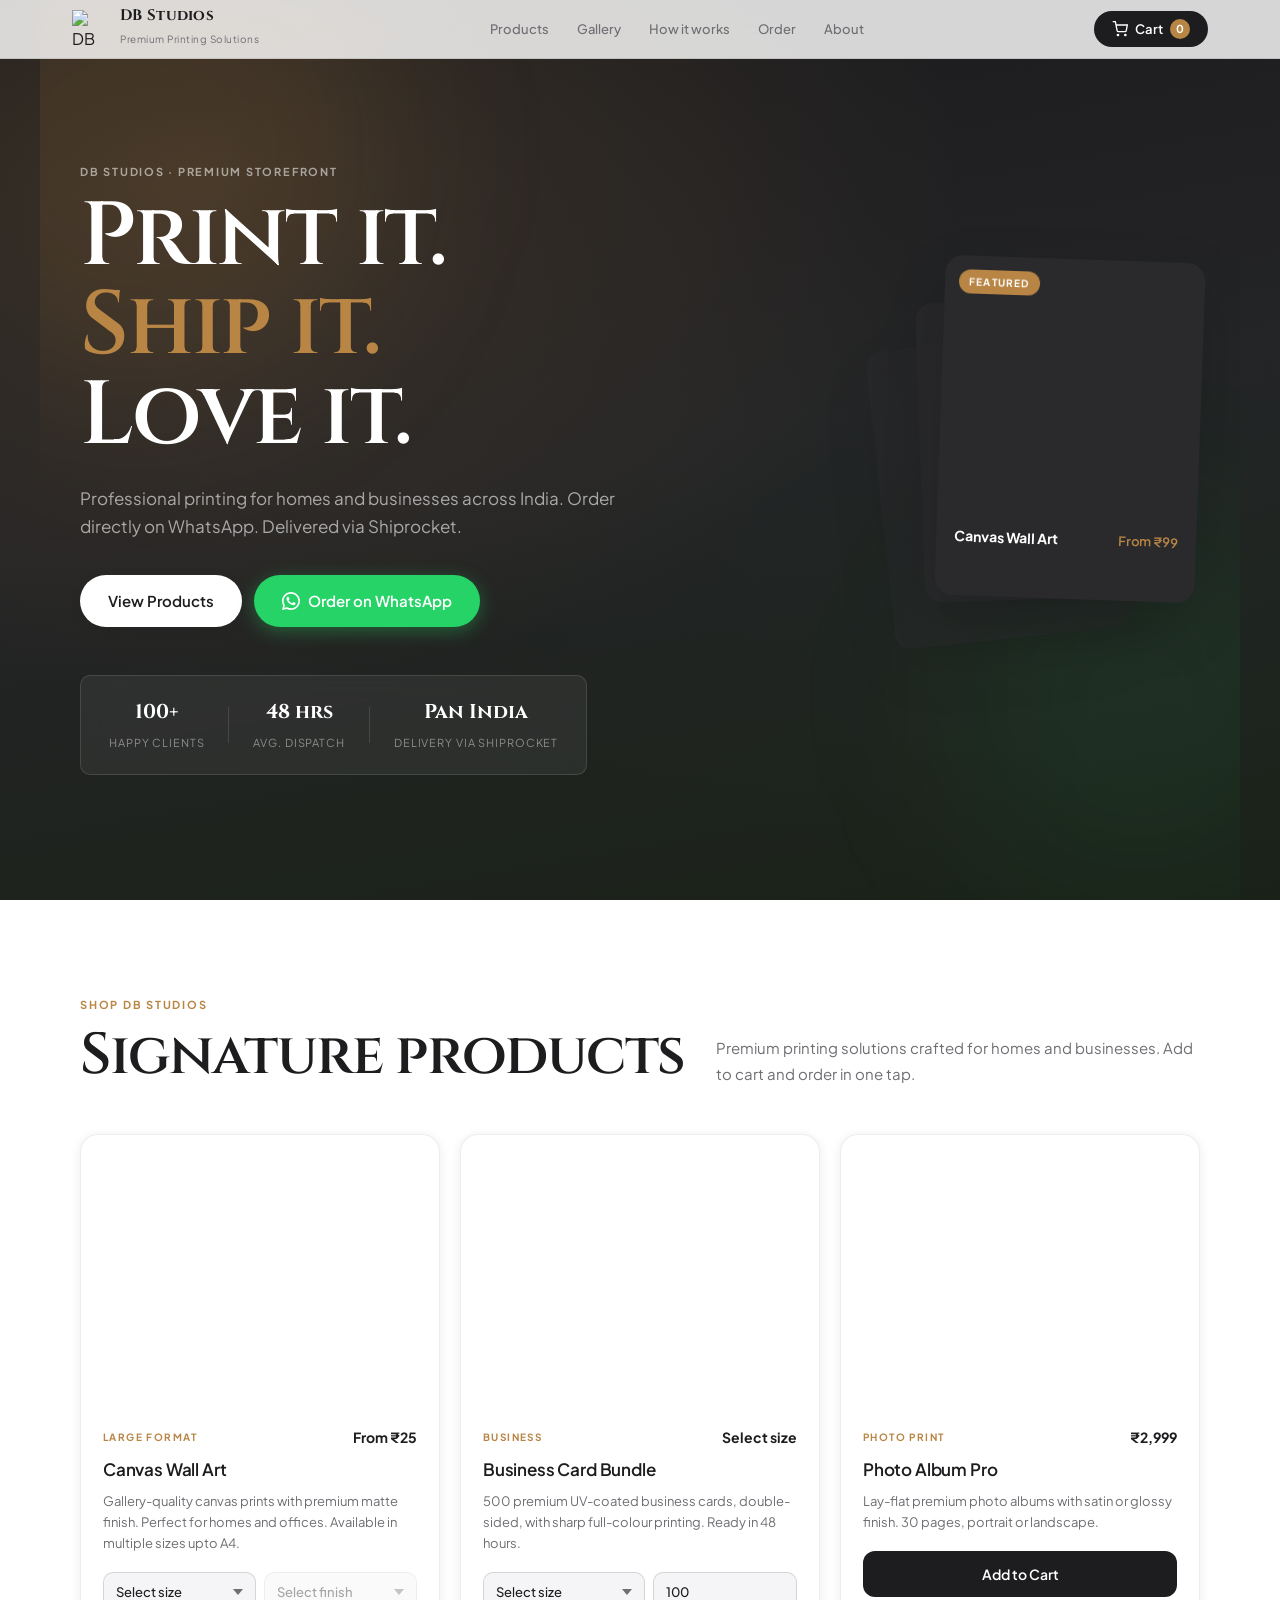
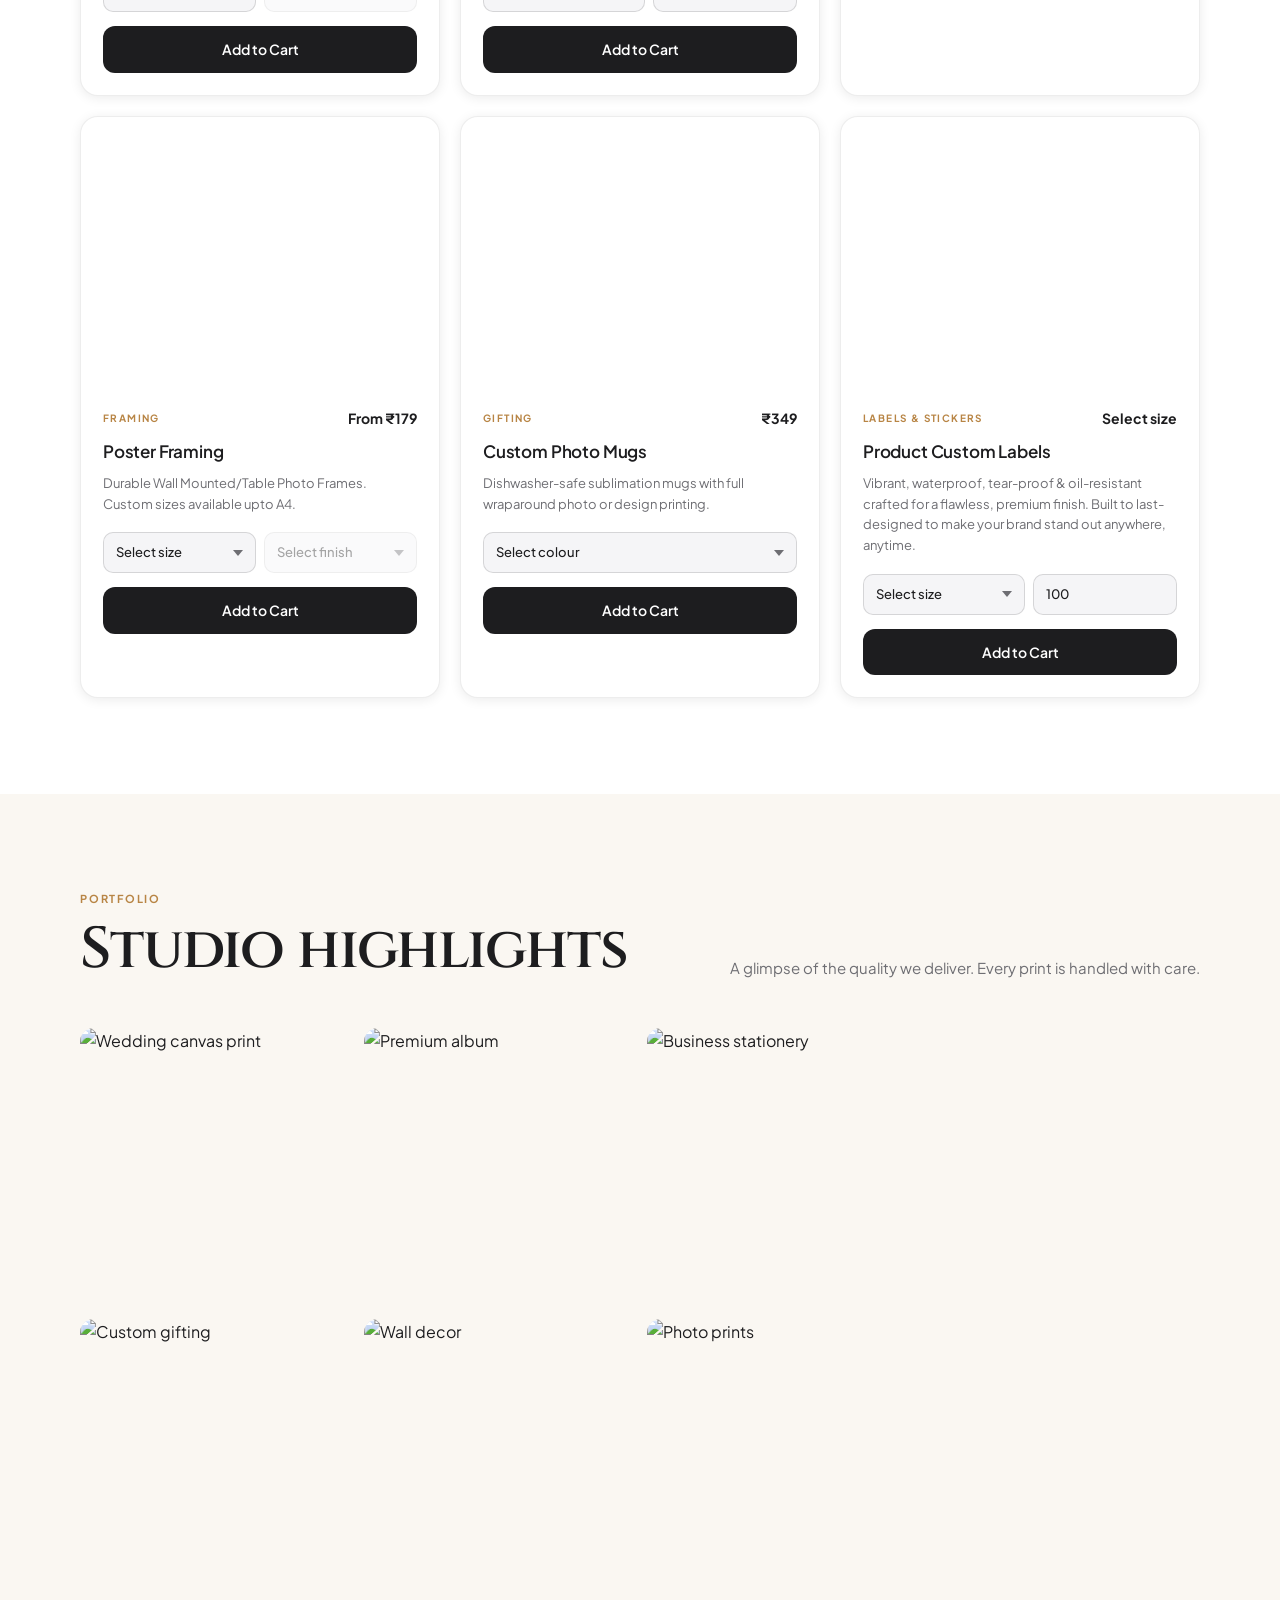
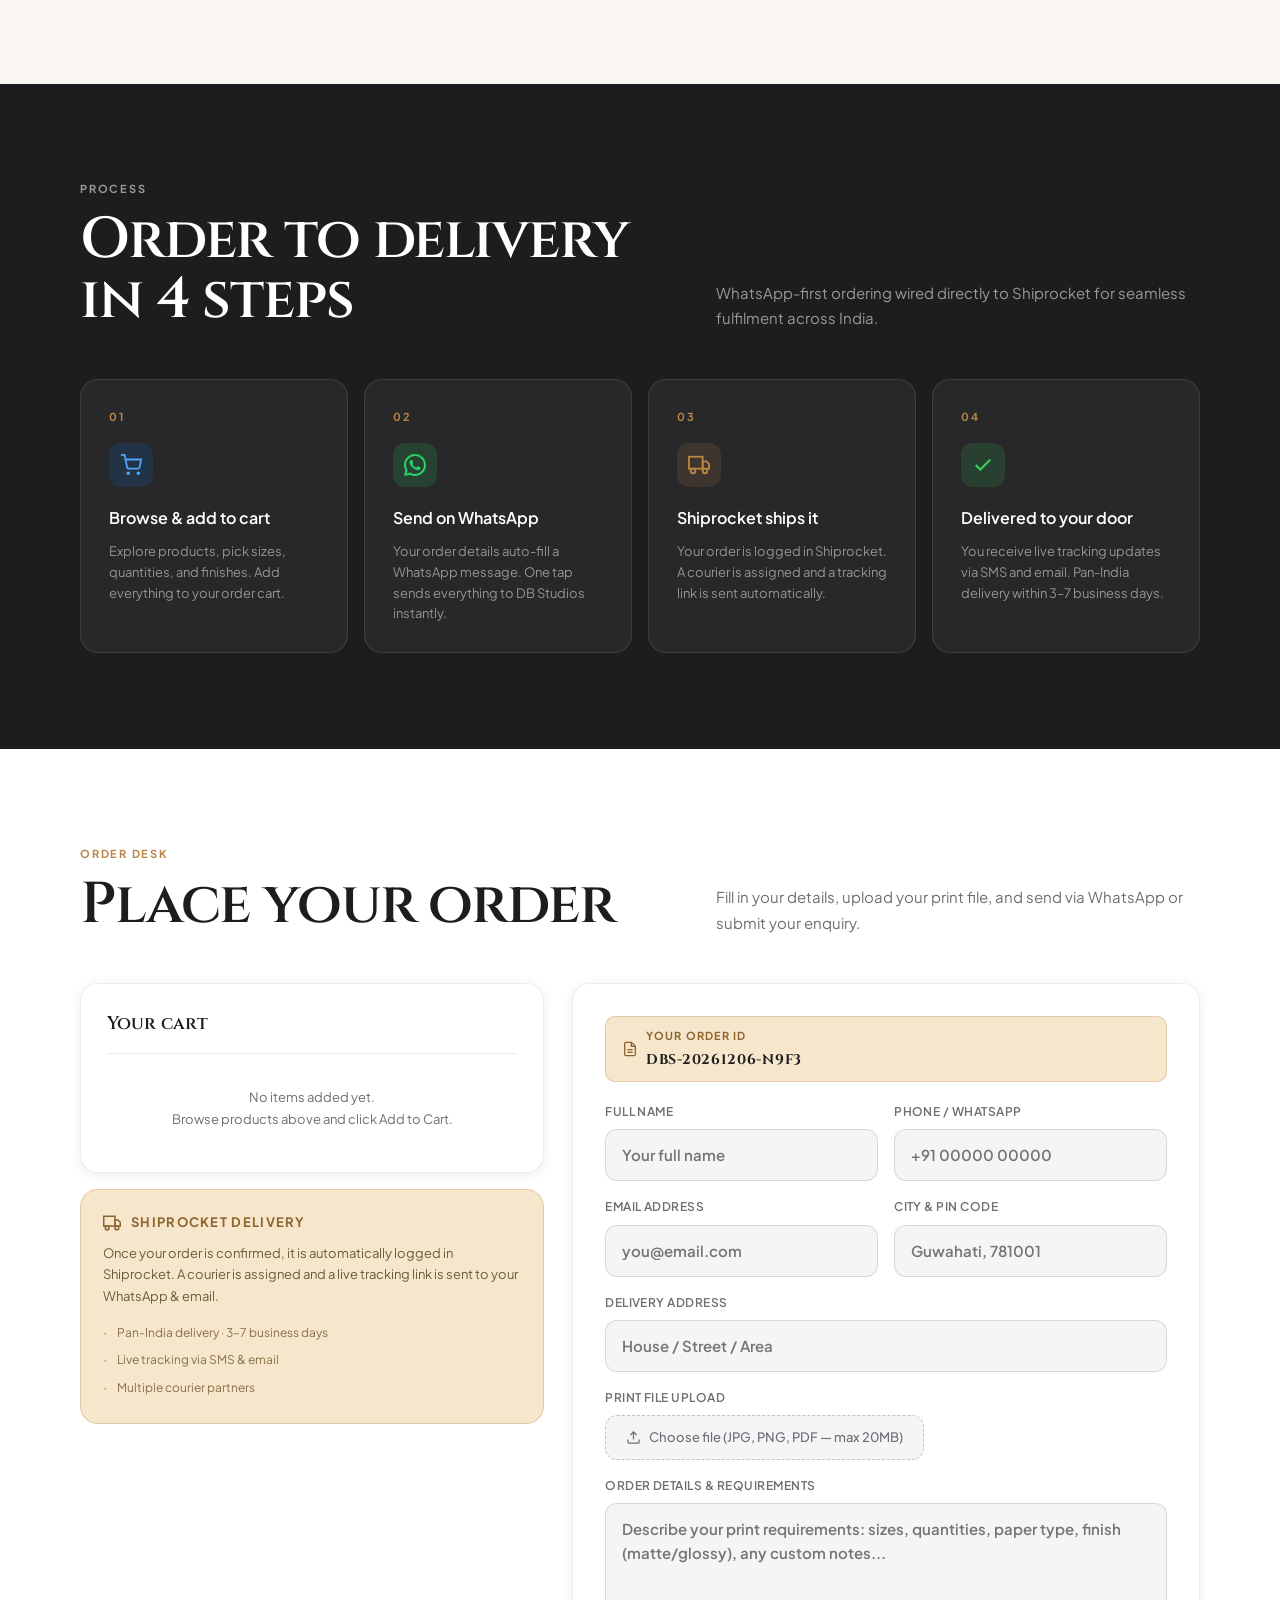
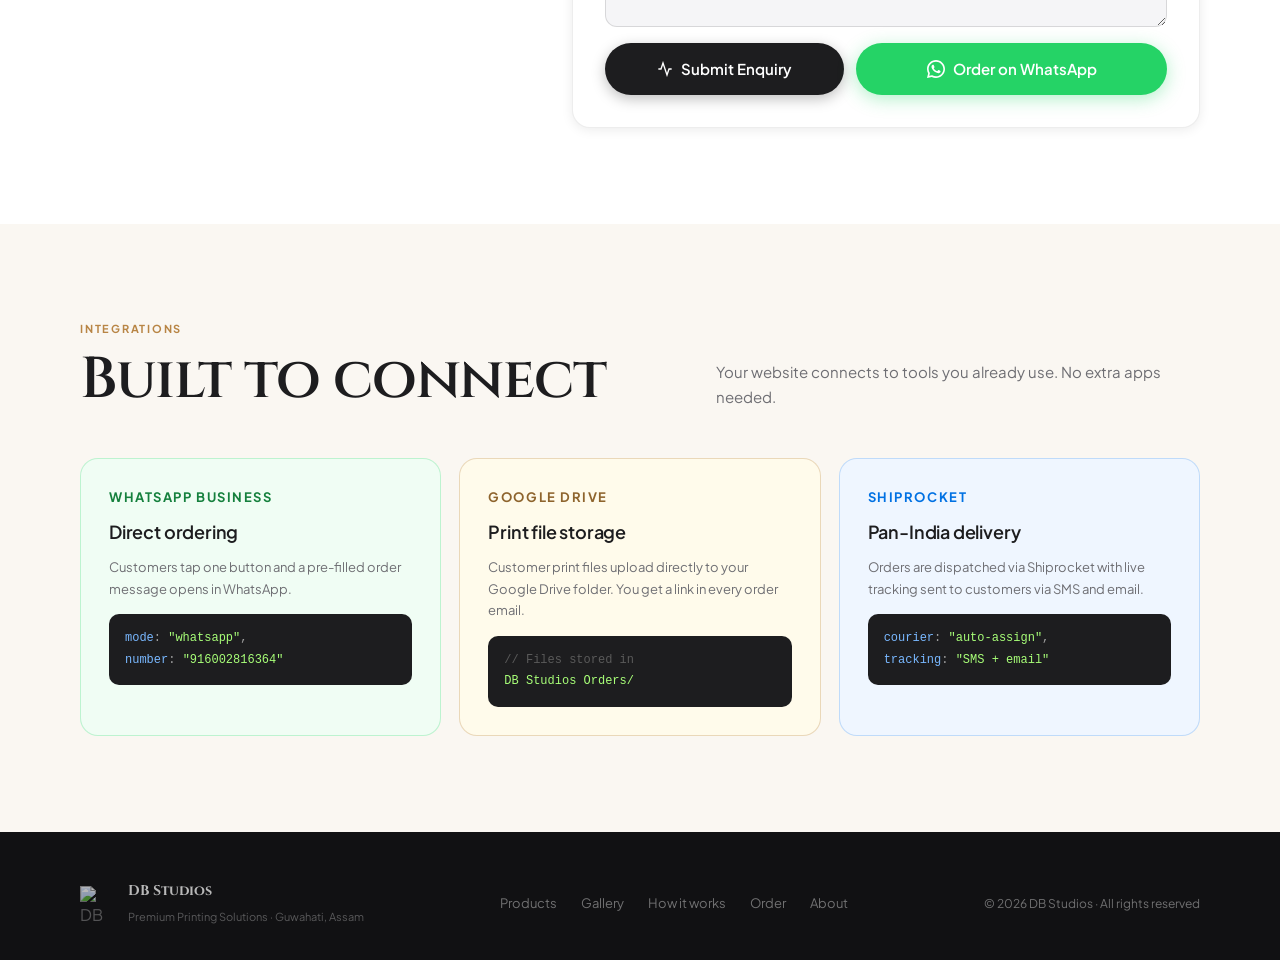
==== commit 703262b5: "Add files via upload" ====
--- a/index.html
+++ b/index.html
@@ -1638,7 +1638,29 @@
   opacity: 0.4;
   cursor: not-allowed;
 }
-/* Animated price badge */
+/* Quantity input for biz-cards / labels */
+.pricing-qty {
+  flex: 1;
+  min-width: 0;
+  border: 0.5px solid rgba(0,0,0,0.13);
+  border-radius: 10px;
+  padding: 9px 12px;
+  font-size: 13px;
+  font-weight: 500;
+  color: var(--text);
+  background: var(--bg-light);
+  outline: none;
+  transition: border-color 0.2s, box-shadow 0.2s;
+  -moz-appearance: textfield;
+}
+.pricing-qty::-webkit-inner-spin-button,
+.pricing-qty::-webkit-outer-spin-button { -webkit-appearance: none; }
+.pricing-qty:focus {
+  border-color: rgba(0,113,227,0.45);
+  box-shadow: 0 0 0 3px rgba(0,113,227,0.09);
+  background: white;
+}
+
 .product-price {
   transition: opacity 0.18s ease, transform 0.18s ease;
 }
@@ -2678,12 +2700,24 @@
         "5×7": { "Matt": 199, "Glossy": 179 },
         "4×6": { "Matt": 189 }
       },
-      "db-biz-01": {      // Business Cards
-        "2×3.5": { "Matt": 0.9 }
+      "db-biz-01": {      // Business Cards — rate per card; price = rate × qty
+        "2×3.5": { "_rate_": 0.8 }
       },
       "db-mug-01": {      // Mugs — colour variants
         "White": { "_": 349 },
         "Black": { "_": 349 }
+      },
+      "db-labels-01": {   // Custom Labels — rate per label; price = rate × qty
+        "20×20":   { "_rate_": 1  },
+        "25×25":   { "_rate_": 1  },
+        "30×30":   { "_rate_": 2  },
+        "40×40":   { "_rate_": 3  },
+        "50×50":   { "_rate_": 4  },
+        "60×40":   { "_rate_": 4  },
+        "70×50":   { "_rate_": 8  },
+        "80×60":   { "_rate_": 10 },
+        "100×70":  { "_rate_": 13 },
+        "150×100": { "_rate_": 40 }
       }
     };
 
@@ -2707,10 +2741,24 @@
       return sizeData[finish] ?? null;
     }
 
+    // Returns true for products priced as rate × quantity (biz cards, labels)
+    function isQtyBased(productId) {
+      const sizes = getSizes(productId);
+      if (!sizes.length) return false;
+      return "_rate_" in CATALOG[productId][sizes[0]];
+    }
+
+    // Returns per-unit rate for a qty-based product+size
+    function getRate(productId, size) {
+      return CATALOG[productId]?.[size]?.["_rate_"] ?? null;
+    }
+
     function isMugLike(productId) {
-      // True when sizes ARE the variant (colour/material) rather than dimensions
+      // True when the first size's only key is "_" (colour/material variant, no finish step)
       const sizes = getSizes(productId);
-      return sizes.length > 0 && Object.values(CATALOG[productId][sizes[0]])[0] === CATALOG[productId][sizes[0]]["_"];
+      if (!sizes.length) return false;
+      const keys = Object.keys(CATALOG[productId][sizes[0]]);
+      return keys.length === 1 && keys[0] === "_";
     }
 
     /* ── 3. UI BUILDER ────────────────────────────────── */
@@ -2723,9 +2771,8 @@
     }
 
     function buildSelectorsForCard(card, product) {
-      const sizes     = getSizes(product.id);
+      const sizes = getSizes(product.id);
       if (!sizes.length) {
-        // No pricing data for this product — hide the selectors entirely
         const wrap = card.querySelector(".pricing-selectors");
         if (wrap) wrap.style.display = "none";
         return;
@@ -2735,31 +2782,94 @@
       const finishSelect = card.querySelector(".js-finish-select");
       const priceEl      = card.querySelector(".product-price");
       const addBtn       = card.querySelector(".btn-add-cart");
+      const qtyBased     = isQtyBased(product.id);
       const mugLike      = isMugLike(product.id);
 
-      // Label "size" select appropriately for mugs
-      sizeSelect.querySelector("option").textContent = mugLike ? "Select colour" : "Select size";
-
-      // Populate size options
+      // ── Qty-based products (Business Cards, Custom Labels) ─────────────
+      if (qtyBased) {
+        // Replace finish select with a quantity input
+        finishSelect.style.display = "none";
+
+        const qtyInput = document.createElement("input");
+        qtyInput.type        = "number";
+        qtyInput.min         = "1";
+        qtyInput.value       = "100";
+        qtyInput.placeholder = "Qty";
+        qtyInput.className   = "pricing-qty";
+        qtyInput.setAttribute("aria-label", "Quantity");
+        finishSelect.parentNode.insertBefore(qtyInput, finishSelect.nextSibling);
+
+        // Populate size options
+        sizeSelect.querySelector("option").textContent = "Select size";
+        sizes.forEach(s => {
+          const opt = document.createElement("option");
+          opt.value = s; opt.textContent = s;
+          sizeSelect.appendChild(opt);
+        });
+
+        function syncQty() {
+          const size = sizeSelect.value;
+          const qty  = Math.max(1, parseInt(qtyInput.value) || 1);
+          qtyInput.value = qty;         // clamp to valid int
+          if (!size) {
+            animatePrice(priceEl, "Select size");
+            addBtn.disabled = true;
+            return;
+          }
+          const rate  = getRate(product.id, size);
+          const total = Math.round(rate * qty * 100) / 100;
+          animatePrice(priceEl, fmt.format(total));
+          addBtn.disabled = false;
+        }
+
+        sizeSelect.addEventListener("change", syncQty);
+        qtyInput.addEventListener("input",   syncQty);
+
+        addBtn.disabled = true;
+        animatePrice(priceEl, "Select size");
+        return;
+      }
+
+      // ── Mug-like products (colour = "size", no finish) ─────────────────
+      if (mugLike) {
+        finishSelect.style.display = "none";
+        sizeSelect.querySelector("option").textContent = "Select colour";
+        sizes.forEach(s => {
+          const opt = document.createElement("option");
+          opt.value = s; opt.textContent = s;
+          sizeSelect.appendChild(opt);
+        });
+        function syncMug() {
+          const size  = sizeSelect.value;
+          const price = size ? getPrice(product.id, size, "_") : null;
+          if (price !== null) {
+            animatePrice(priceEl, fmt.format(price));
+            addBtn.disabled = false;
+          } else {
+            animatePrice(priceEl, "Select colour");
+            addBtn.disabled = true;
+          }
+        }
+        sizeSelect.addEventListener("change", syncMug);
+        addBtn.disabled = true;
+        animatePrice(priceEl, fmt.format(
+          Math.min(...sizes.map(s => getPrice(product.id, s, "_")))
+        ));
+        return;
+      }
+
+      // ── Finish-based products (Canvas, Poster) ──────────────────────────
+      sizeSelect.querySelector("option").textContent = "Select size";
       sizes.forEach(s => {
         const opt = document.createElement("option");
-        opt.value = s;
-        opt.textContent = s;
+        opt.value = s; opt.textContent = s;
         sizeSelect.appendChild(opt);
       });
 
-      // Mug-like products have no meaningful finish step — hide the finish select
-      if (mugLike) {
-        finishSelect.style.display = "none";
-      }
-
-      /* Sync function — called on every change */
-      function sync() {
-        const size   = sizeSelect.value;
-        const finish = mugLike ? "_" : finishSelect.value;
+      function syncFinish() {
+        const size = sizeSelect.value;
 
         if (!size) {
-          // Nothing selected yet
           finishSelect.disabled = true;
           finishSelect.innerHTML = `<option value="">Select finish</option>`;
           animatePrice(priceEl, "Select options");
@@ -2767,26 +2877,20 @@
           return;
         }
 
-        if (!mugLike) {
-          // Rebuild finish options for this size
-          finishSelect.disabled = false;
-          const finishes = getFinishes(product.id, size);
-          finishSelect.innerHTML = `<option value="">Select finish</option>`;
-          finishes.forEach(f => {
-            const opt = document.createElement("option");
-            opt.value = f;
-            opt.textContent = f;
-            finishSelect.appendChild(opt);
-          });
-          // Auto-select if only one finish exists
-          if (finishes.length === 1) {
-            finishSelect.value = finishes[0];
-          }
-        }
-
-        const resolvedFinish = mugLike ? "_" : finishSelect.value;
-        const price          = getPrice(product.id, size, resolvedFinish);
-
+        // Rebuild finish dropdown for this size
+        const finishes = getFinishes(product.id, size);
+        finishSelect.innerHTML = `<option value="">Select finish</option>`;
+        finishes.forEach(f => {
+          const opt = document.createElement("option");
+          opt.value = f; opt.textContent = f;
+          finishSelect.appendChild(opt);
+        });
+        finishSelect.disabled = false;
+
+        // Auto-select if only one option
+        if (finishes.length === 1) finishSelect.value = finishes[0];
+
+        const price = getPrice(product.id, size, finishSelect.value);
         if (price !== null) {
           animatePrice(priceEl, fmt.format(price));
           addBtn.disabled = false;
@@ -2796,10 +2900,18 @@
         }
       }
 
-      sizeSelect.addEventListener("change", sync);
-      finishSelect.addEventListener("change", sync);
-
-      // Start with button disabled (nothing chosen yet)
+      sizeSelect.addEventListener("change", syncFinish);
+      finishSelect.addEventListener("change", () => {
+        const price = getPrice(product.id, sizeSelect.value, finishSelect.value);
+        if (price !== null) {
+          animatePrice(priceEl, fmt.format(price));
+          addBtn.disabled = false;
+        } else {
+          animatePrice(priceEl, "Select finish");
+          addBtn.disabled = true;
+        }
+      });
+
       addBtn.disabled = true;
       animatePrice(priceEl, "From " + fmt.format(
         Math.min(...sizes.flatMap(s =>
@@ -2812,27 +2924,38 @@
     function readCartPayload(card, product) {
       const sizes = getSizes(product.id);
       if (!sizes.length) {
-        // No dynamic pricing — use product default
         return { title: product.title, price: product.price };
       }
 
-      const sizeSelect   = card.querySelector(".js-size-select");
+      const sizeSelect = card.querySelector(".js-size-select");
+      const size       = sizeSelect?.value;
+
+      // Qty-based (Business Cards, Custom Labels)
+      if (isQtyBased(product.id)) {
+        const qtyInput = card.querySelector(".pricing-qty");
+        const qty      = Math.max(1, parseInt(qtyInput?.value) || 1);
+        const rate     = getRate(product.id, size);
+        if (rate === null) return null;
+        const price = Math.round(rate * qty * 100) / 100;
+        return { title: `${product.title} · ${size} × ${qty}`, price };
+      }
+
+      // Mug-like
+      if (isMugLike(product.id)) {
+        const price = getPrice(product.id, size, "_");
+        if (price === null) return null;
+        return { title: `${product.title} · ${size}`, price };
+      }
+
+      // Finish-based (Canvas, Poster)
       const finishSelect = card.querySelector(".js-finish-select");
-      const size         = sizeSelect?.value;
-      const mugLike      = isMugLike(product.id);
-      const finish       = mugLike ? "_" : finishSelect?.value;
+      const finish       = finishSelect?.value;
       const price        = getPrice(product.id, size, finish);
-
-      if (price === null) return null; // Guard — button should be disabled anyway
-
-      const label = mugLike
-        ? `${product.title} · ${size}`
-        : `${product.title} · ${size} · ${finish}`;
-
-      return { title: label, price };
+      if (price === null) return null;
+      return { title: `${product.title} · ${size} · ${finish}`, price };
     }
 
-    return { buildSelectorsForCard, readCartPayload, getSizes };
+    return { buildSelectorsForCard, readCartPayload, getSizes, isQtyBased };
   })();
 
   /* ── PATCH: renderProducts ─────────────────────────── */
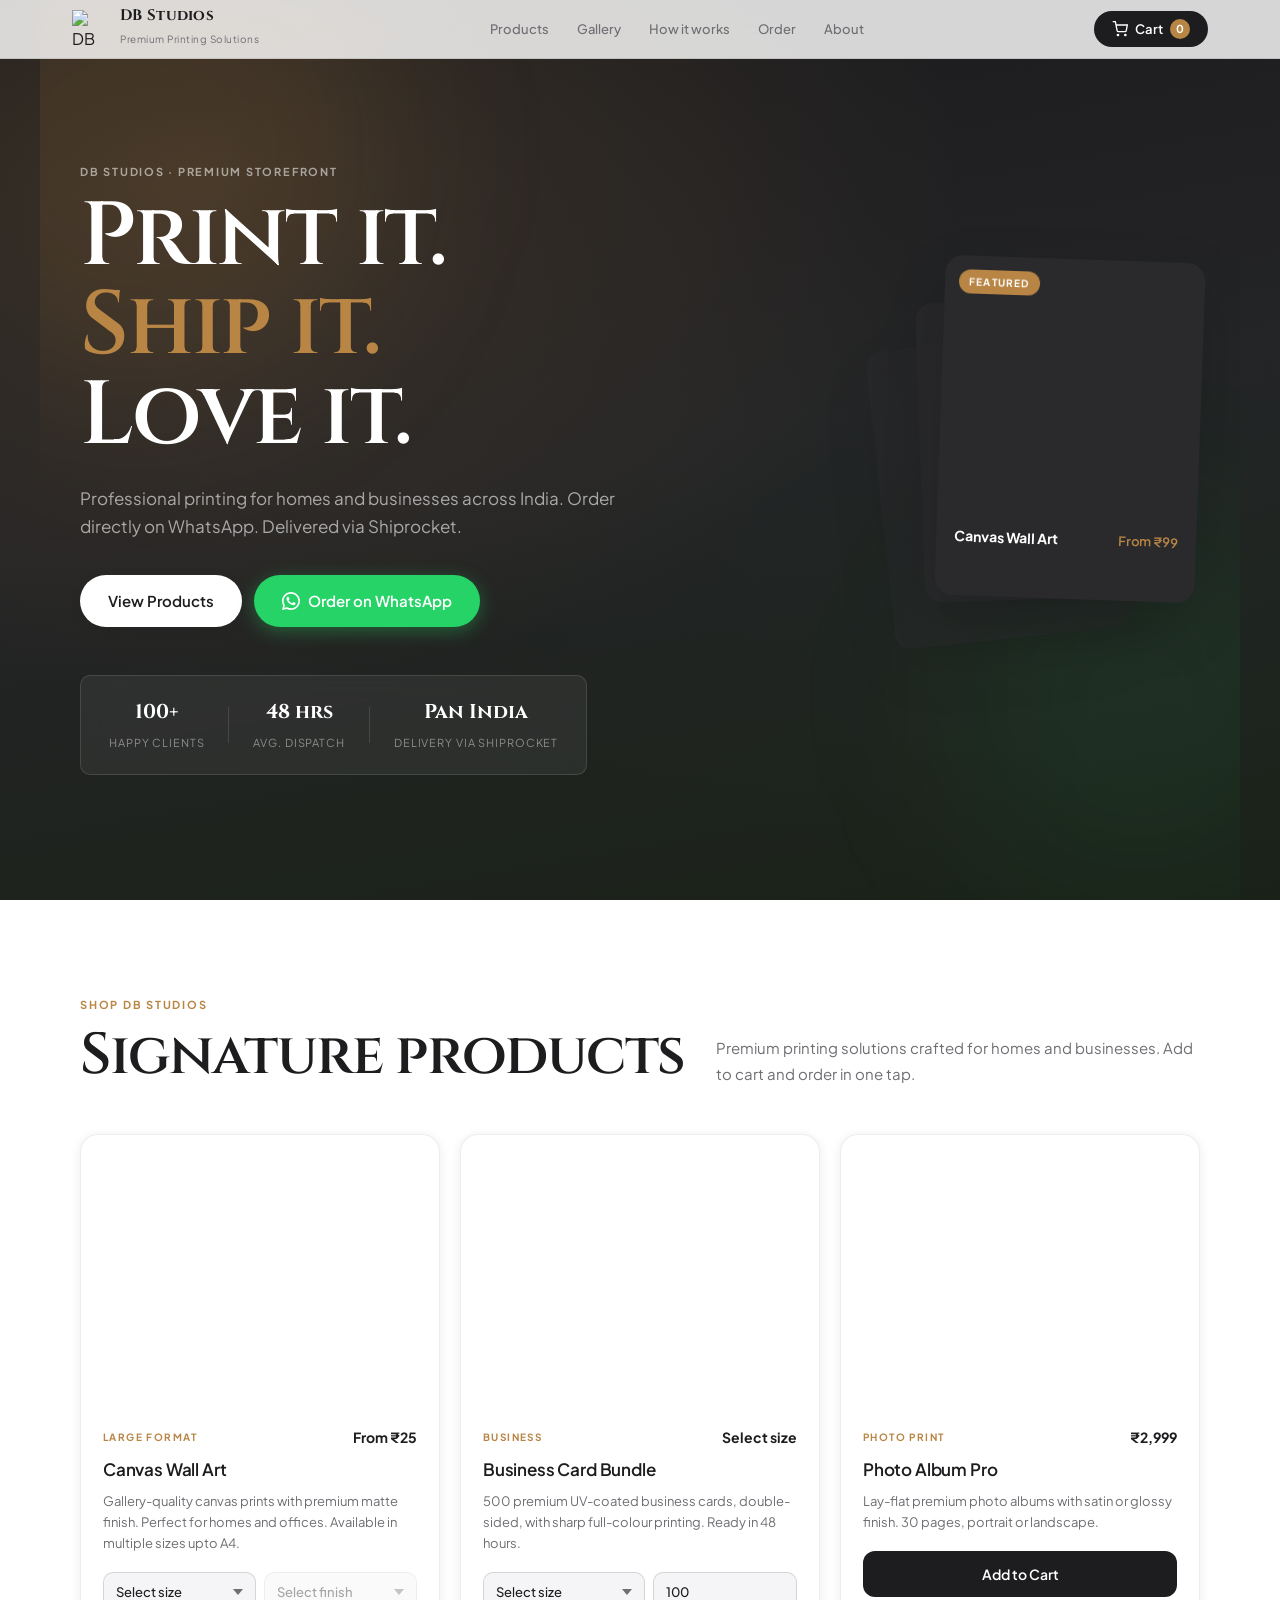
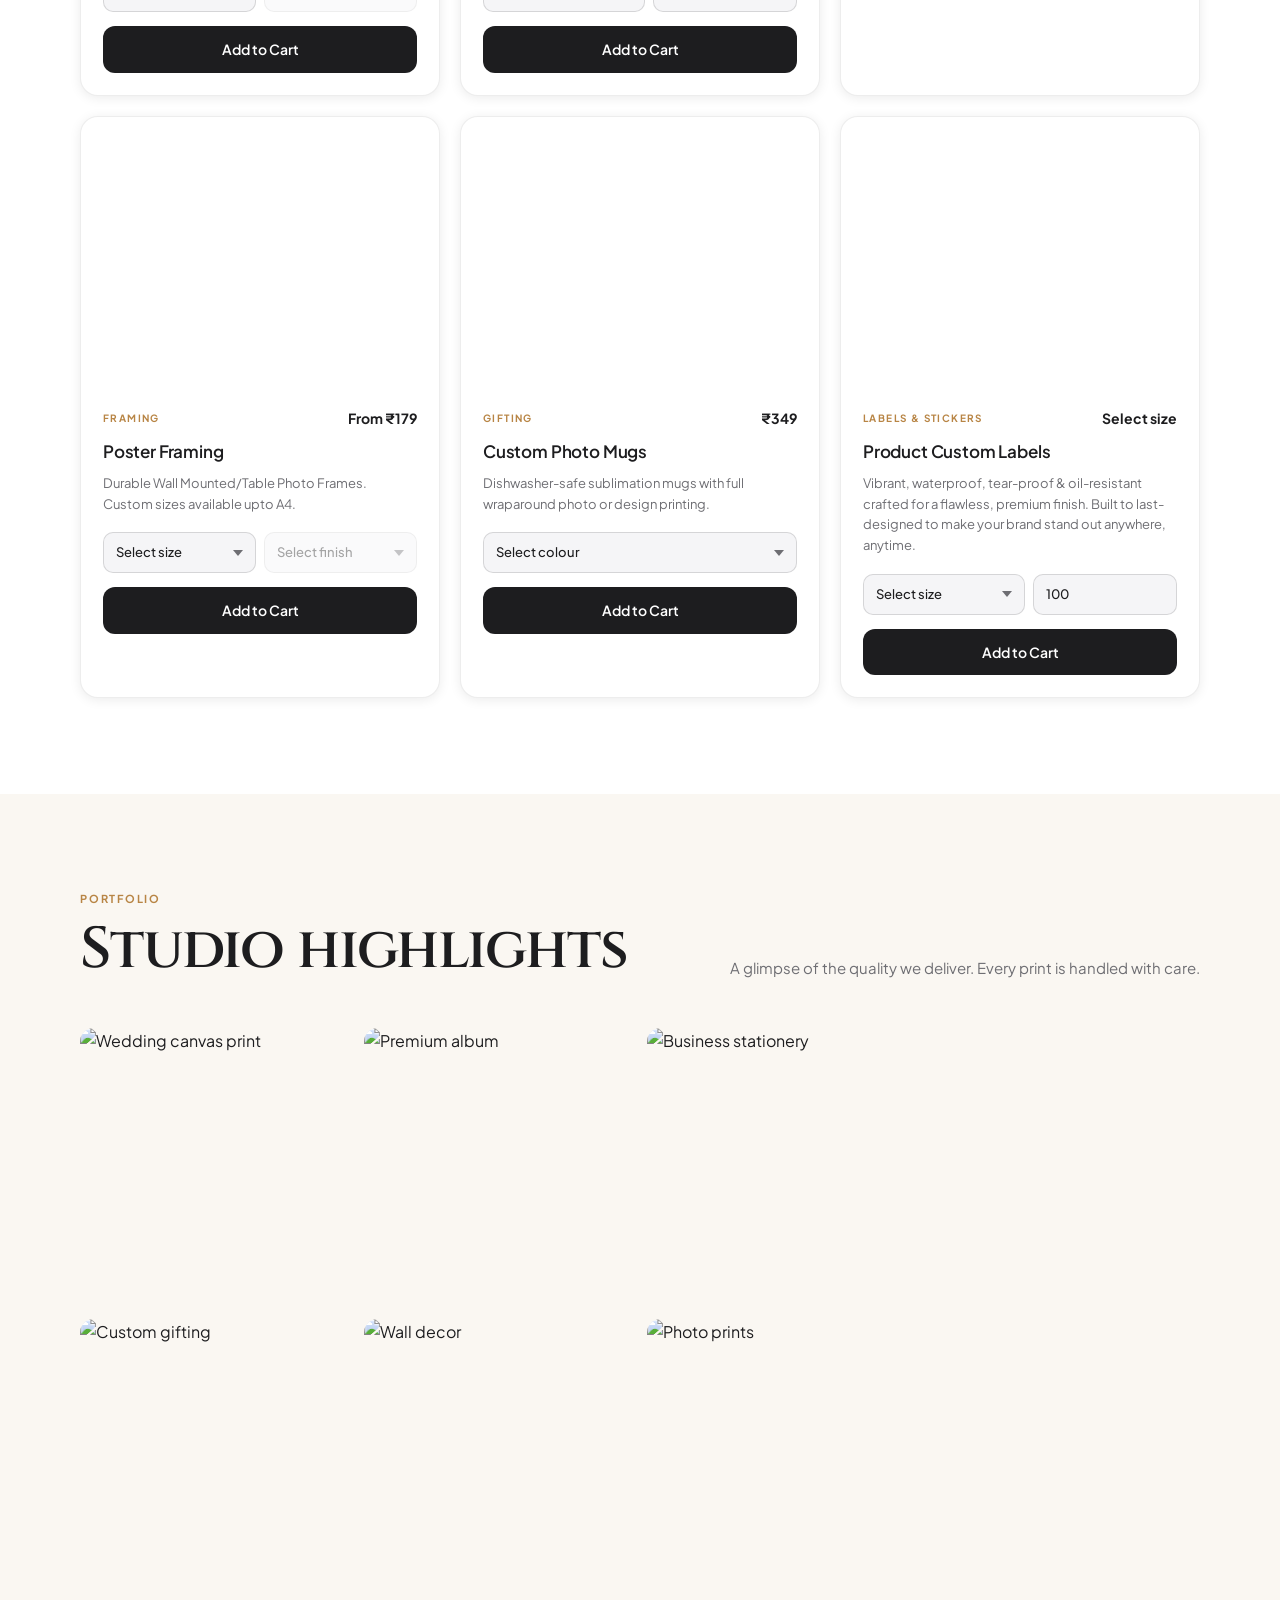
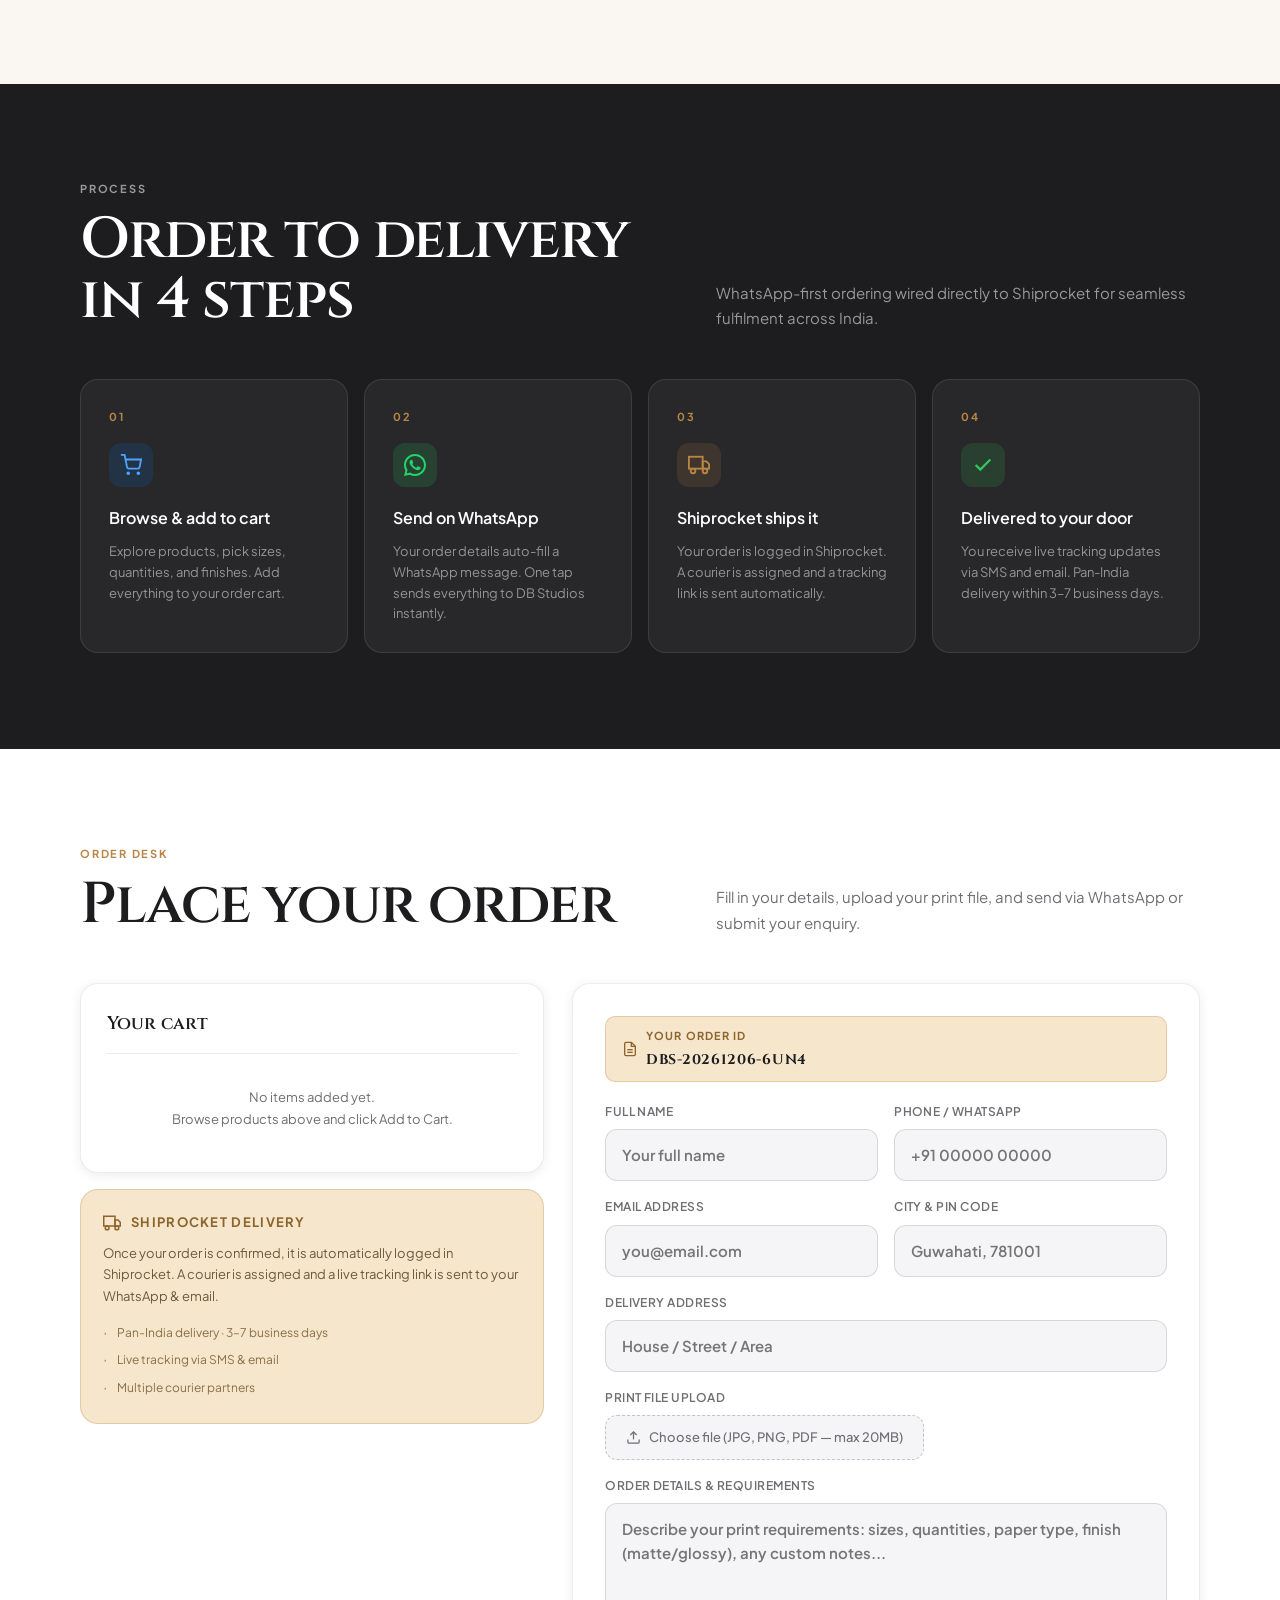
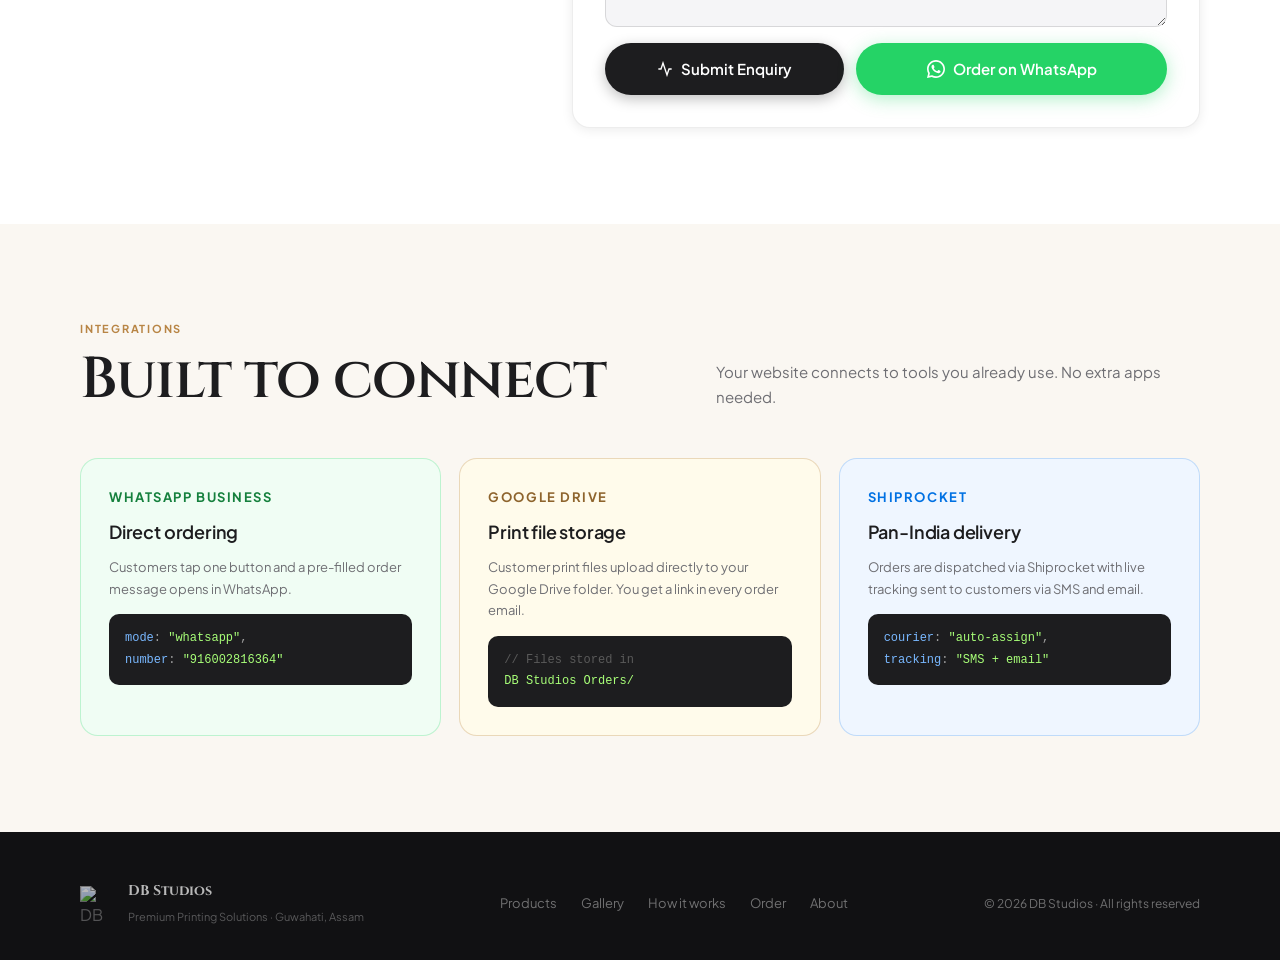
==== commit 9dc748ab: "Add files via upload" ====
--- a/index.html
+++ b/index.html
@@ -1464,9 +1464,10 @@
   font-size: 13px;
   font-weight: 500;
   color: var(--text);
-  white-space: nowrap;
+  white-space: normal;
   overflow: hidden;
-  text-overflow: ellipsis;
+  text-overflow: clip;
+  word-break: break-word;
 }
 .cdi-cat {
   font-size: 10px;
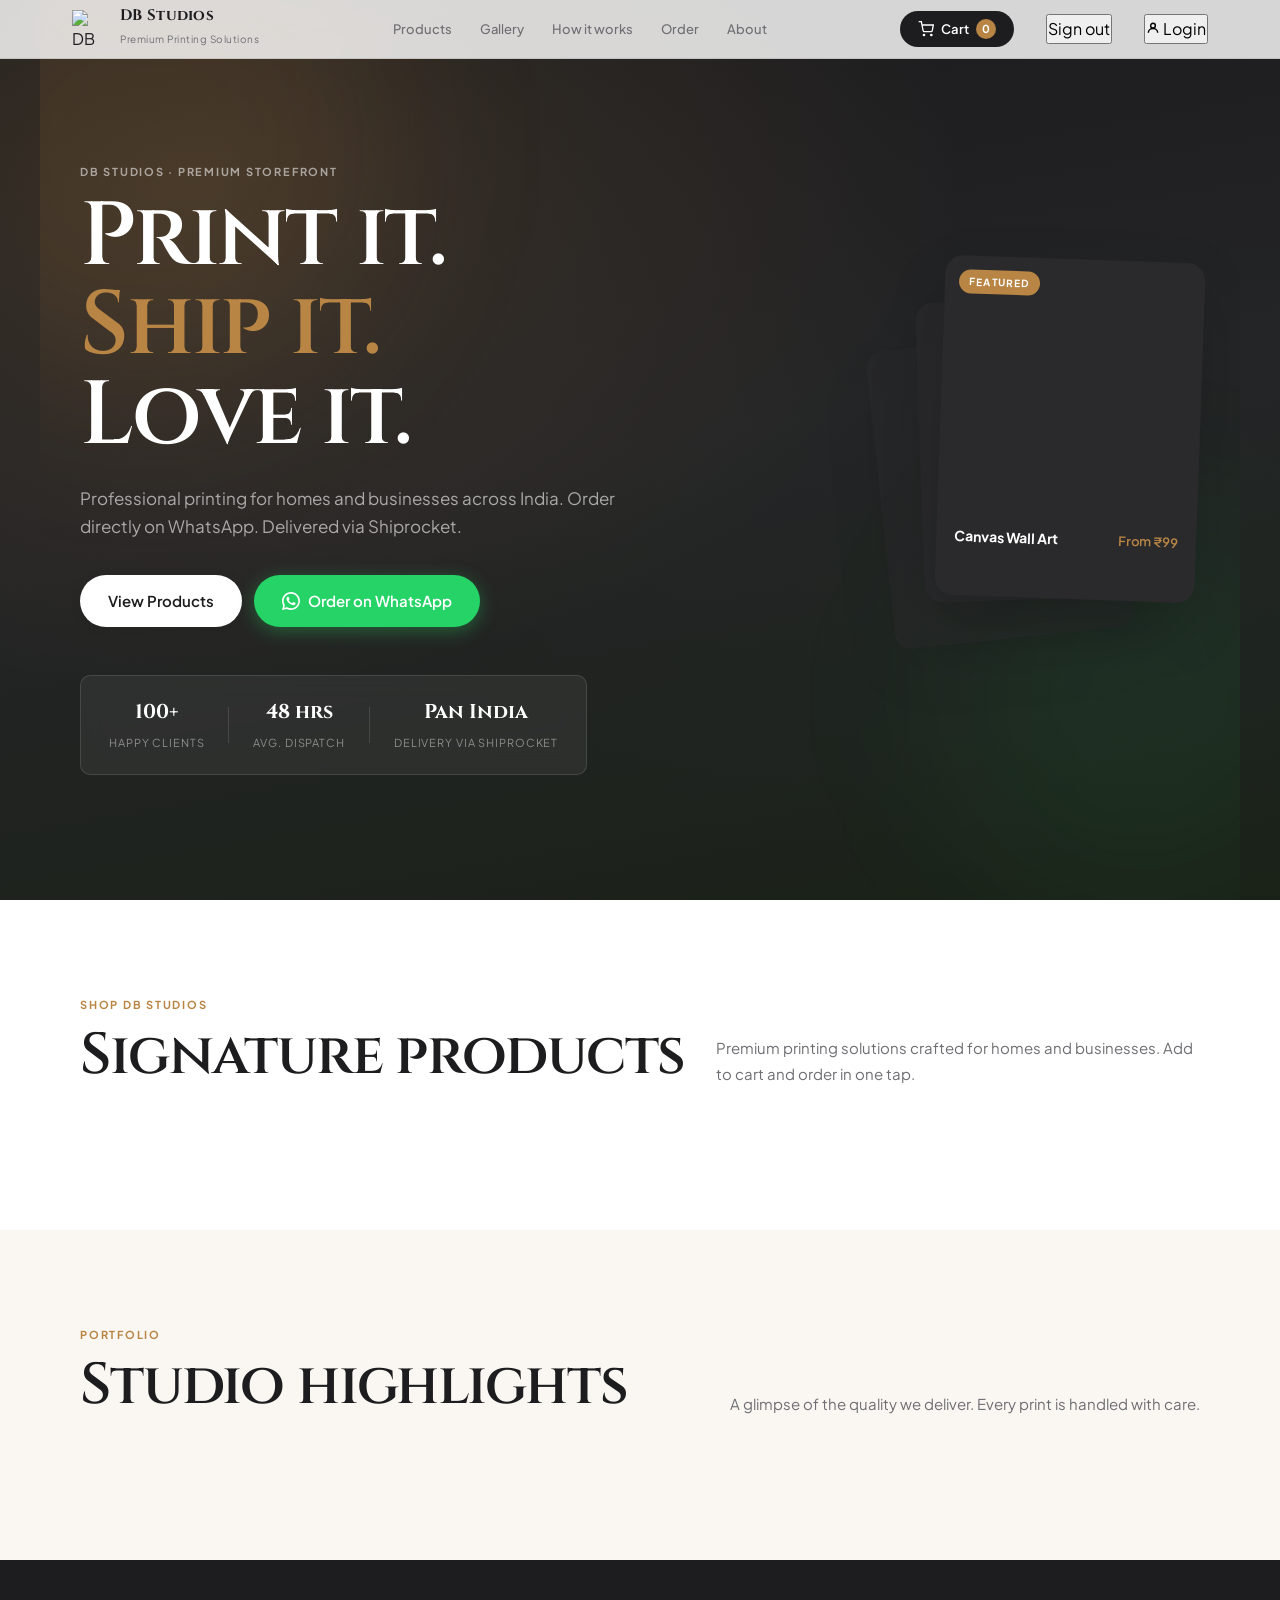
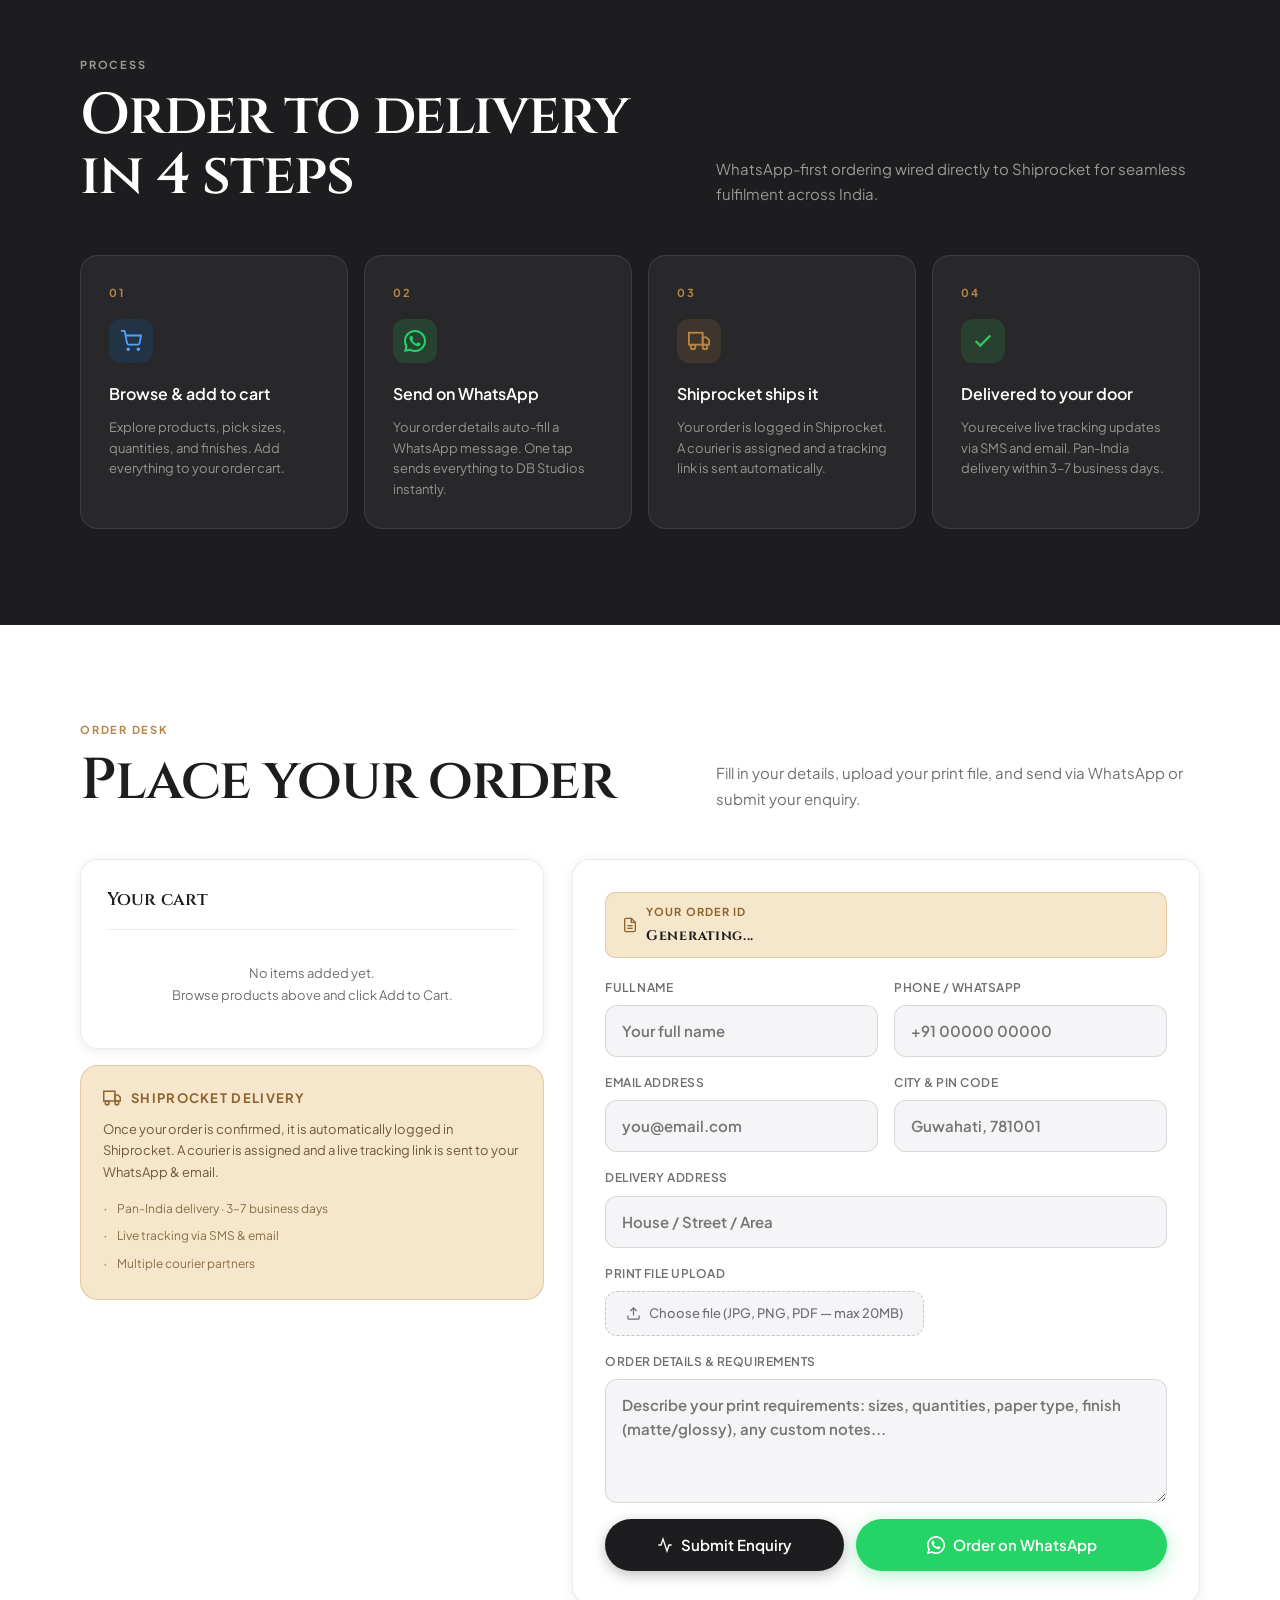
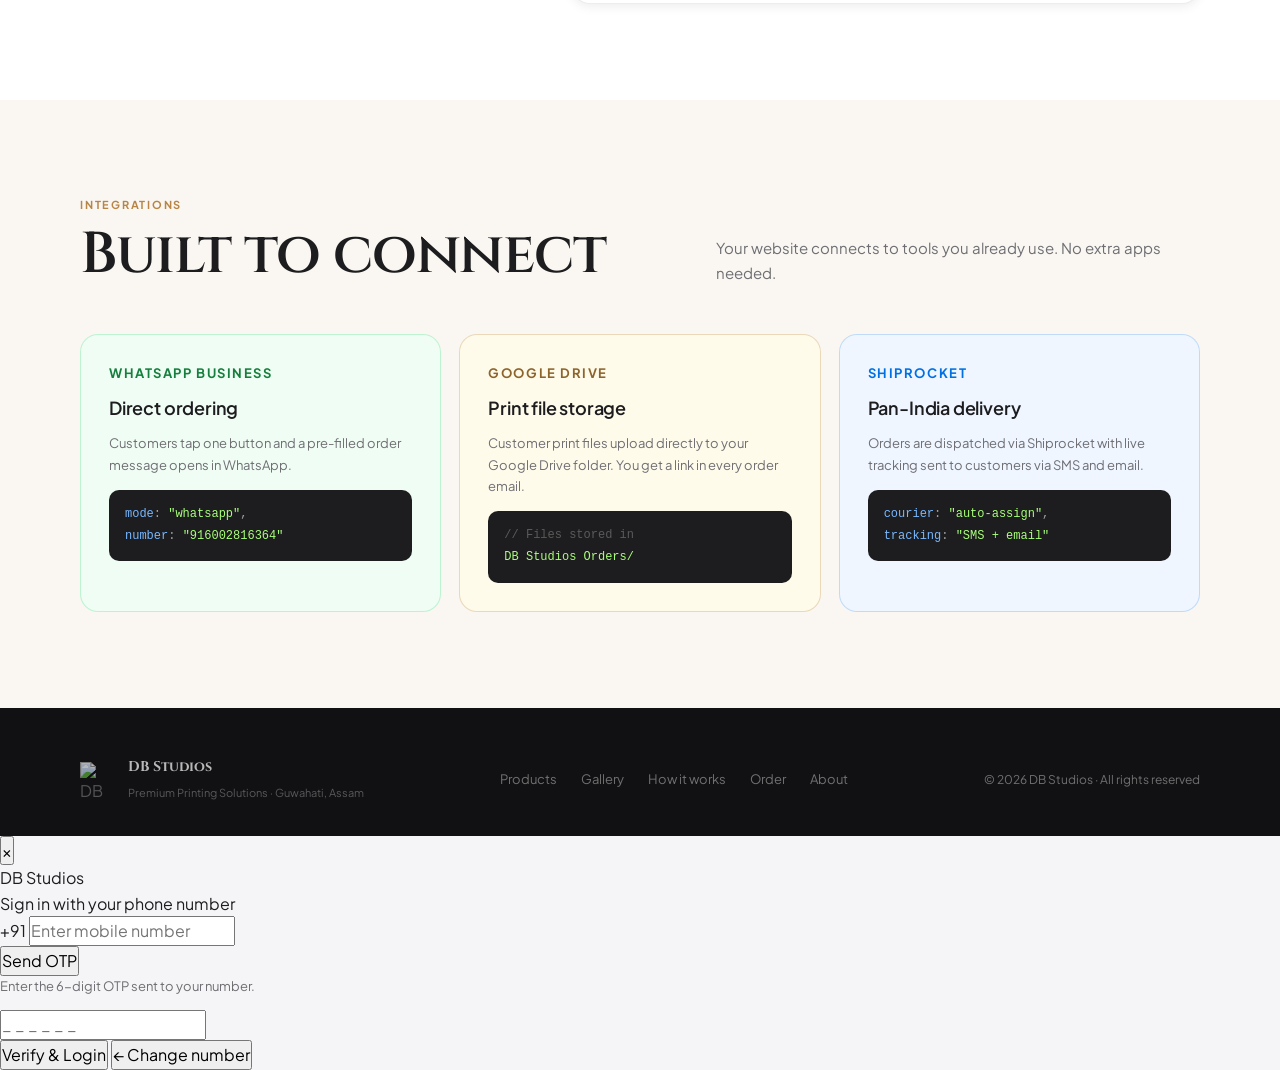
==== commit 4a5b6951: "Add files via upload" ====
--- a/index.html
+++ b/index.html
@@ -1712,6 +1712,17 @@
           </div>
         </div>
       </div>
+      <!-- ── AUTH: Login / Logout buttons ── -->
+      <div class="nav-logout-wrap" id="nav-logout-wrap">
+        <span class="nav-user-phone" id="nav-user-phone"></span>
+        <button class="nav-logout-btn" id="nav-logout-btn" onclick="window.dbAuth.logOut()">Sign out</button>
+      </div>
+      <button class="nav-login-btn" id="nav-login-btn" onclick="window.dbAuth.openAuthModal()">
+        <svg width="14" height="14" viewBox="0 0 24 24" fill="none" stroke="currentColor" stroke-width="2.5"><circle cx="12" cy="8" r="4"/><path d="M4 20c0-4 3.6-7 8-7s8 3 8 7"/></svg>
+        Login
+      </button>
+      <!-- ── END AUTH ── -->
+
       <button class="hamburger" id="hamburger" aria-label="Open menu">
         <span></span><span></span><span></span>
       </button>
@@ -3035,6 +3046,201 @@
 });
 
 
+/* ═══════════════════════════════════════════════════════
+   AUTH — Login button & Modal
+   ═══════════════════════════════════════════════════════ */
+
+/* Login / Logout buttons in navbar */
+.nav-login-btn {
+  display: inline-flex;
+  align-items: center;
+  gap: 6px;
+  padding: 7px 16px;
+  border-radius: 980px;
+  border: 1.5px solid var(--gold);
+  background: transparent;
+  color: var(--text);
+  font-size: 13px;
+  font-weight: 600;
+  cursor: pointer;
+  transition: background 0.2s, color 0.2s;
+  flex-shrink: 0;
+}
+.nav-login-btn:hover { background: var(--gold); color: white; }
+
+.nav-logout-wrap {
+  display: none;
+  align-items: center;
+  gap: 8px;
+  flex-shrink: 0;
+}
+.nav-user-phone {
+  font-size: 12px;
+  color: var(--muted);
+  font-weight: 500;
+}
+.nav-logout-btn {
+  display: none;
+  padding: 7px 14px;
+  border-radius: 980px;
+  border: 1.5px solid #ddd;
+  background: transparent;
+  color: var(--muted);
+  font-size: 12px;
+  font-weight: 600;
+  cursor: pointer;
+  transition: border-color 0.2s, color 0.2s;
+}
+.nav-logout-btn:hover { border-color: #999; color: var(--text); }
+
+/* Modal backdrop */
+.auth-modal-backdrop {
+  position: fixed;
+  inset: 0;
+  z-index: 9000;
+  background: rgba(0,0,0,0.55);
+  backdrop-filter: blur(6px);
+  display: flex;
+  align-items: center;
+  justify-content: center;
+  opacity: 0;
+  pointer-events: none;
+  transition: opacity 0.25s ease;
+}
+.auth-modal-backdrop.auth-modal-open {
+  opacity: 1;
+  pointer-events: all;
+}
+
+/* Modal card */
+.auth-modal-card {
+  background: var(--bg-white);
+  border-radius: var(--radius);
+  padding: 40px 36px 32px;
+  width: 100%;
+  max-width: 380px;
+  box-shadow: var(--shadow-lg);
+  position: relative;
+  transform: translateY(18px);
+  transition: transform 0.25s ease;
+}
+.auth-modal-backdrop.auth-modal-open .auth-modal-card {
+  transform: translateY(0);
+}
+
+.auth-modal-close {
+  position: absolute;
+  top: 14px; right: 16px;
+  background: none;
+  border: none;
+  font-size: 22px;
+  cursor: pointer;
+  color: var(--muted);
+  line-height: 1;
+  padding: 4px 8px;
+  border-radius: 6px;
+  transition: background 0.15s;
+}
+.auth-modal-close:hover { background: var(--bg-light); }
+
+.auth-modal-logo {
+  font-family: var(--font-display);
+  font-size: 18px;
+  font-weight: 600;
+  margin-bottom: 4px;
+  color: var(--text);
+}
+.auth-modal-sub {
+  font-size: 13px;
+  color: var(--muted);
+  margin-bottom: 28px;
+}
+
+/* Auth inputs */
+.auth-input-wrap {
+  position: relative;
+  margin-bottom: 12px;
+}
+.auth-prefix {
+  position: absolute;
+  left: 14px;
+  top: 50%;
+  transform: translateY(-50%);
+  font-size: 14px;
+  color: var(--muted);
+  font-weight: 600;
+  pointer-events: none;
+}
+.auth-input {
+  width: 100%;
+  padding: 12px 14px 12px 46px;
+  border: 1.5px solid #e0e0e0;
+  border-radius: var(--radius-sm);
+  font-size: 15px;
+  font-family: var(--font-body);
+  background: var(--bg-light);
+  color: var(--text);
+  transition: border-color 0.2s;
+  outline: none;
+}
+.auth-input:focus { border-color: var(--gold); background: white; }
+.auth-input.no-prefix { padding-left: 14px; letter-spacing: 0.15em; }
+
+/* Auth buttons */
+.auth-btn {
+  width: 100%;
+  padding: 13px;
+  border-radius: var(--radius-sm);
+  border: none;
+  background: var(--bg-dark);
+  color: white;
+  font-size: 15px;
+  font-weight: 600;
+  cursor: pointer;
+  margin-top: 8px;
+  transition: background 0.2s, transform 0.15s;
+  font-family: var(--font-body);
+}
+.auth-btn:hover:not(:disabled) { background: #333; }
+.auth-btn:active:not(:disabled) { transform: scale(0.98); }
+.auth-btn:disabled { opacity: 0.6; cursor: not-allowed; }
+
+.auth-btn-back {
+  width: 100%;
+  padding: 10px;
+  border-radius: var(--radius-sm);
+  border: 1.5px solid #e0e0e0;
+  background: transparent;
+  color: var(--muted);
+  font-size: 13px;
+  font-weight: 600;
+  cursor: pointer;
+  margin-top: 8px;
+  font-family: var(--font-body);
+  transition: border-color 0.2s;
+}
+.auth-btn-back:hover { border-color: #bbb; }
+
+/* Error message */
+.auth-error {
+  display: none;
+  font-size: 13px;
+  color: #c0392b;
+  background: #fdf0ef;
+  border: 1px solid #f5c6c2;
+  border-radius: var(--radius-xs);
+  padding: 9px 12px;
+  margin-top: 10px;
+}
+
+/* OTP step hidden by default */
+#auth-step-otp { display: none; }
+
+/* Mobile adjustments */
+@media (max-width: 480px) {
+  .auth-modal-card { padding: 32px 20px 24px; margin: 16px; max-width: 100%; }
+}
+
 /* ═══ PAGE TRANSITION ENGINE ═══ */
 (function(){
   var curtain = document.getElementById("pageCurtain");
@@ -3057,5 +3263,73 @@
 })();
 
 </script>
+
+<!-- ═══════════════════════════════════════════════════
+     AUTH MODAL — Firebase OTP Login
+     ═══════════════════════════════════════════════════ -->
+<div class="auth-modal-backdrop" id="auth-modal" role="dialog" aria-modal="true" aria-label="Login">
+
+  <!-- Click backdrop to close -->
+  <div style="position:absolute;inset:0;" onclick="window.dbAuth.closeAuthModal()"></div>
+
+  <div class="auth-modal-card">
+    <button class="auth-modal-close" onclick="window.dbAuth.closeAuthModal()" aria-label="Close">×</button>
+
+    <p class="auth-modal-logo">DB Studios</p>
+    <p class="auth-modal-sub">Sign in with your phone number</p>
+
+    <!-- ── STEP 1: Phone number ── -->
+    <div id="auth-step-phone">
+      <div class="auth-input-wrap">
+        <span class="auth-prefix">+91</span>
+        <input
+          class="auth-input"
+          id="auth-phone"
+          type="tel"
+          inputmode="numeric"
+          maxlength="10"
+          placeholder="Enter mobile number"
+          autocomplete="tel-national"
+          onkeydown="if(event.key==='Enter') window.dbAuth.sendOTP()"
+        />
+      </div>
+      <button class="auth-btn" id="auth-send-btn" onclick="window.dbAuth.sendOTP()">Send OTP</button>
+    </div>
+
+    <!-- ── STEP 2: OTP entry ── -->
+    <div id="auth-step-otp">
+      <p style="font-size:13px;color:var(--muted);margin-bottom:14px;">
+        Enter the 6-digit OTP sent to your number.
+      </p>
+      <div class="auth-input-wrap">
+        <input
+          class="auth-input no-prefix"
+          id="auth-otp"
+          type="text"
+          inputmode="numeric"
+          maxlength="6"
+          placeholder="_ _ _ _ _ _"
+          autocomplete="one-time-code"
+          onkeydown="if(event.key==='Enter') window.dbAuth.verifyOTP()"
+        />
+      </div>
+      <button class="auth-btn" id="auth-verify-btn" onclick="window.dbAuth.verifyOTP()">Verify & Login</button>
+      <button class="auth-btn-back" onclick="document.getElementById('auth-step-phone').style.display='block';document.getElementById('auth-step-otp').style.display='none';">
+        ← Change number
+      </button>
+    </div>
+
+    <!-- ── Error message ── -->
+    <div class="auth-error" id="auth-error"></div>
+
+    <!-- Invisible reCAPTCHA anchor (DO NOT REMOVE) -->
+    <div id="recaptcha-container"></div>
+  </div>
+</div>
+<!-- ═══ END AUTH MODAL ═══ -->
+
+<!-- Firebase Auth Module -->
+<script type="module" src="auth.js"></script>
+
 </body>
 </html>
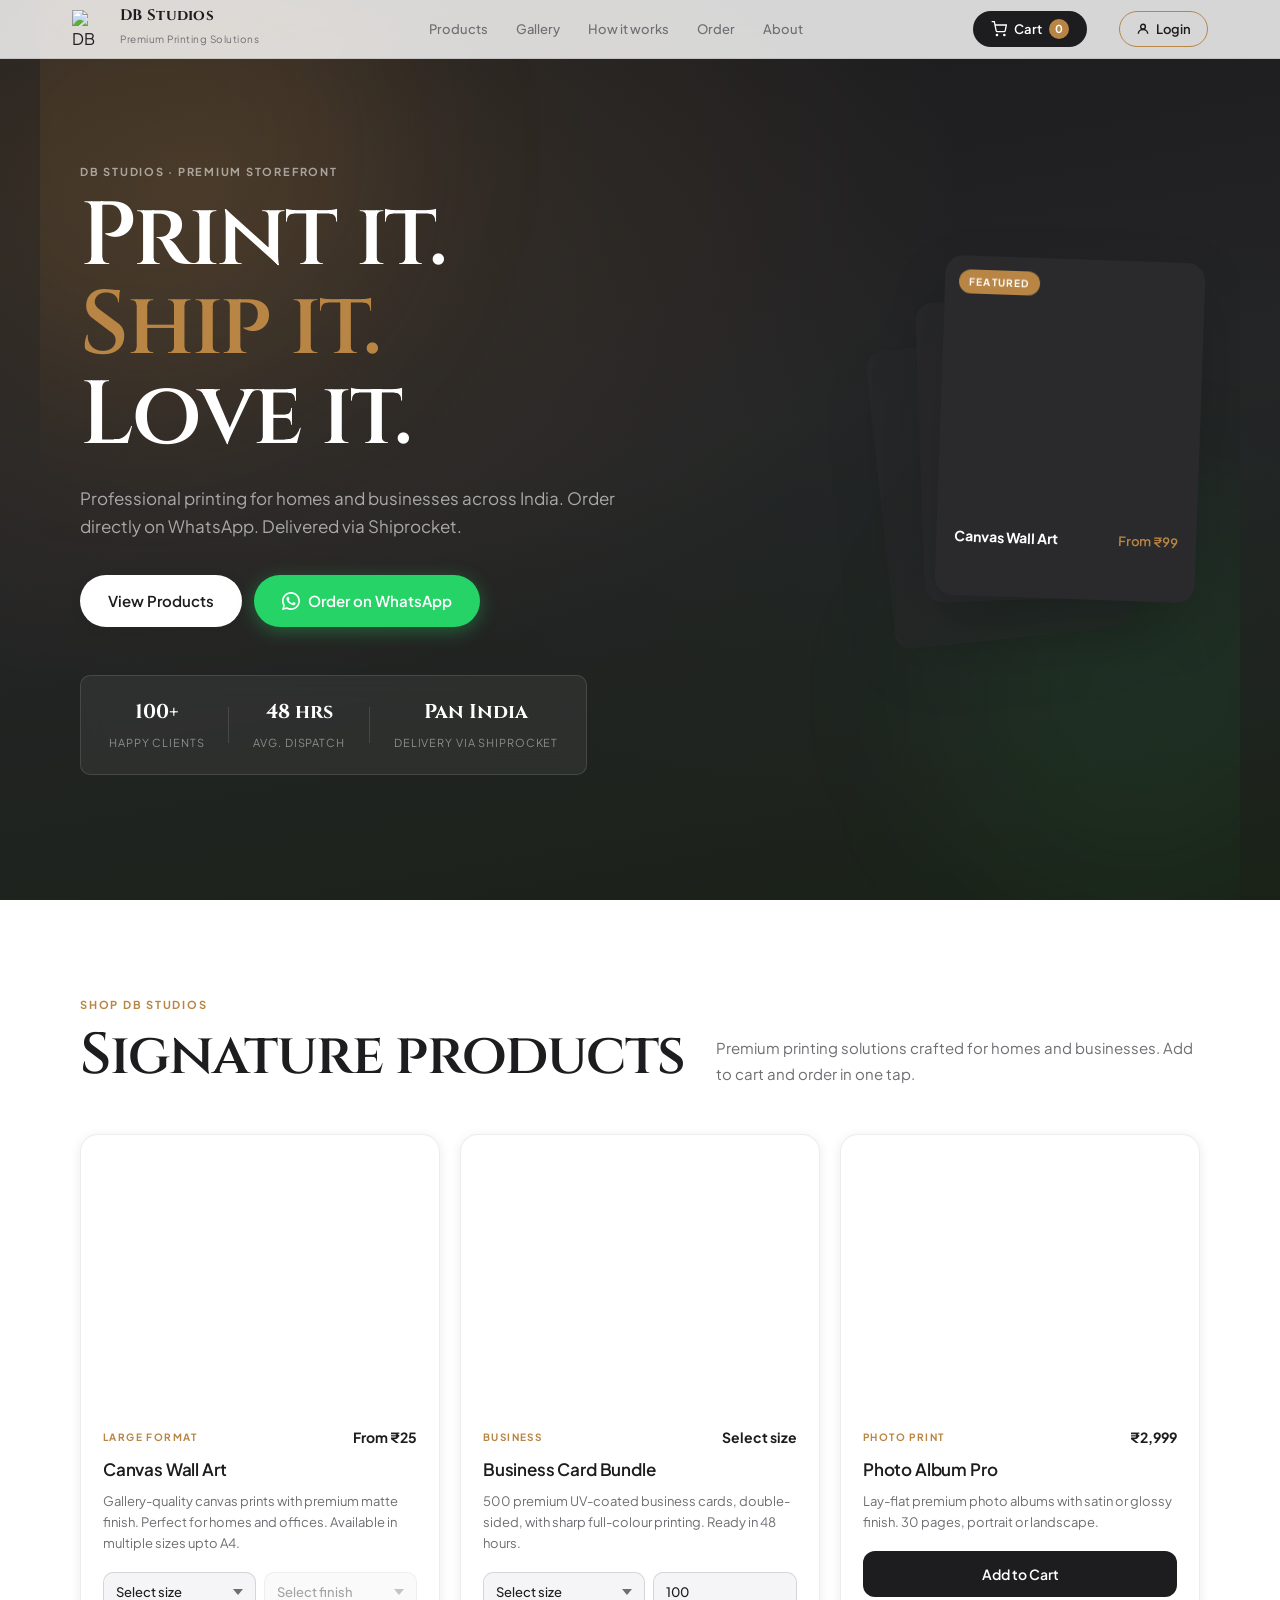
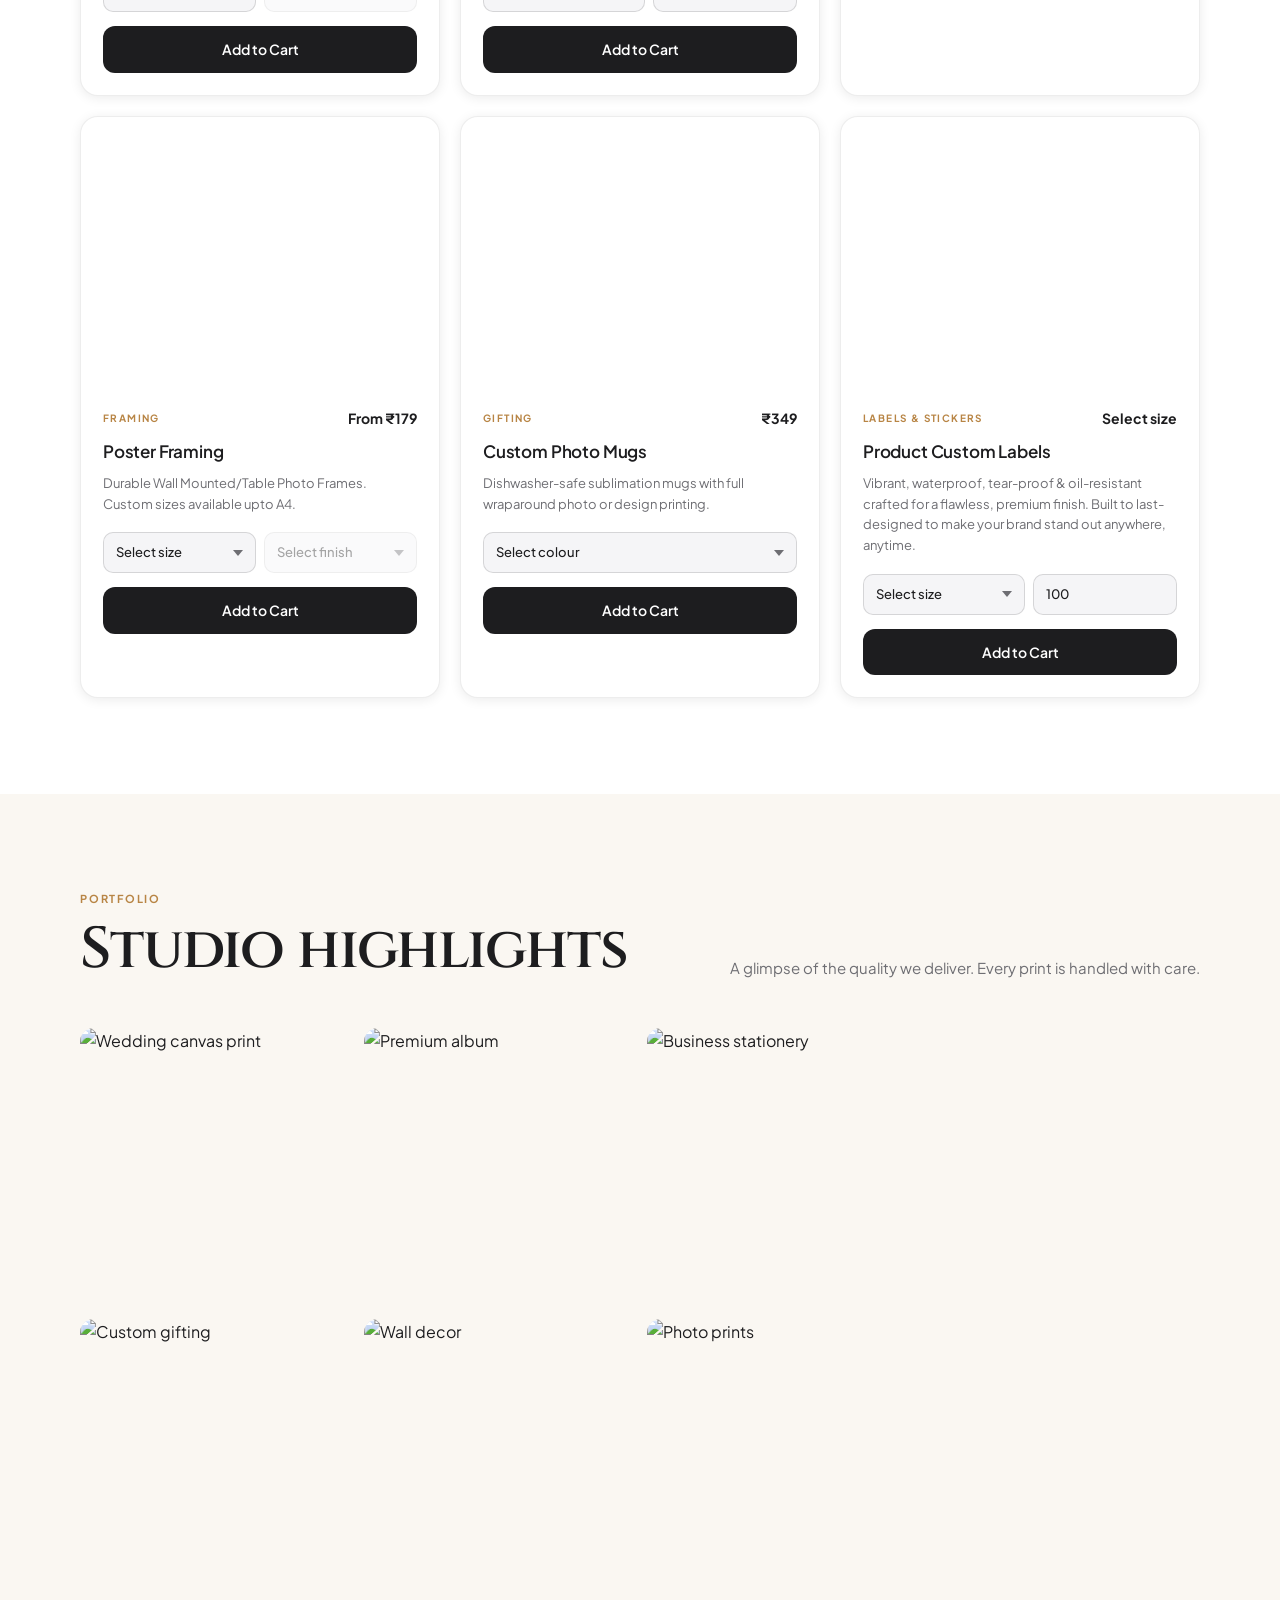
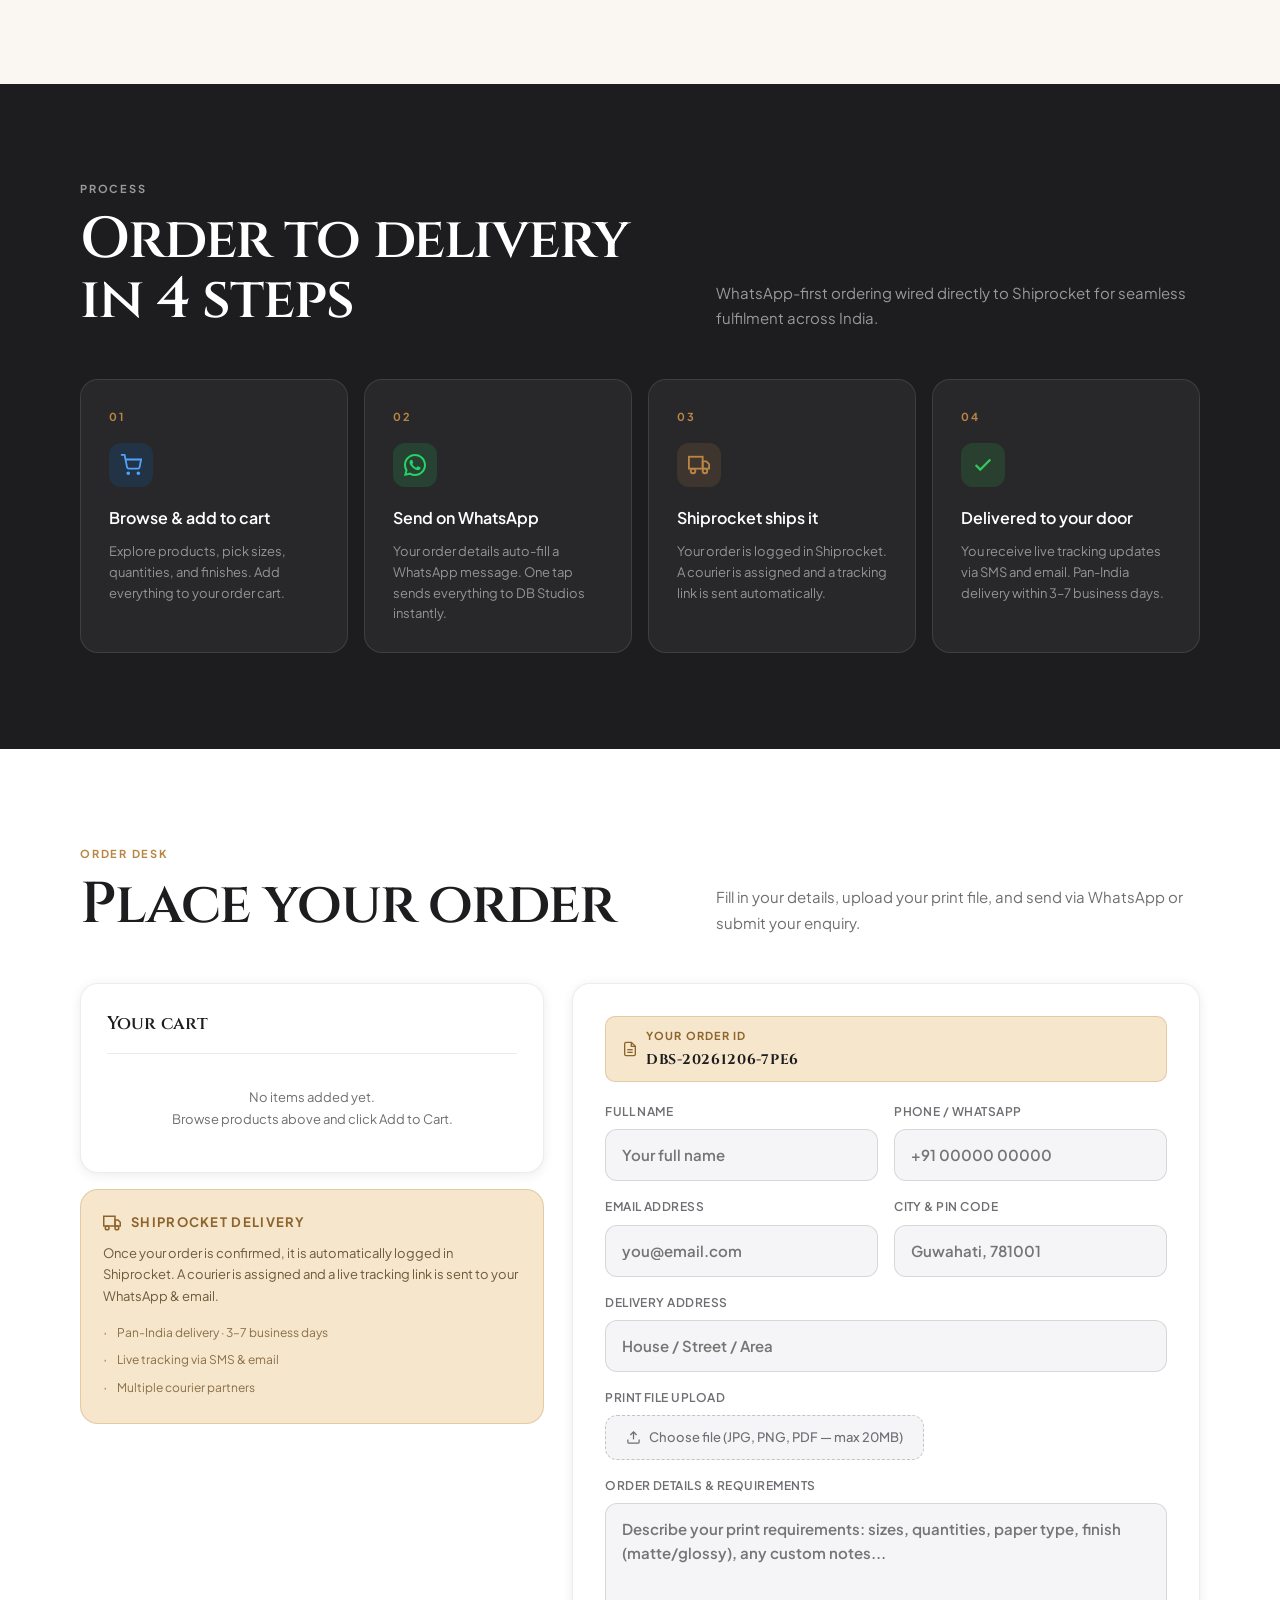
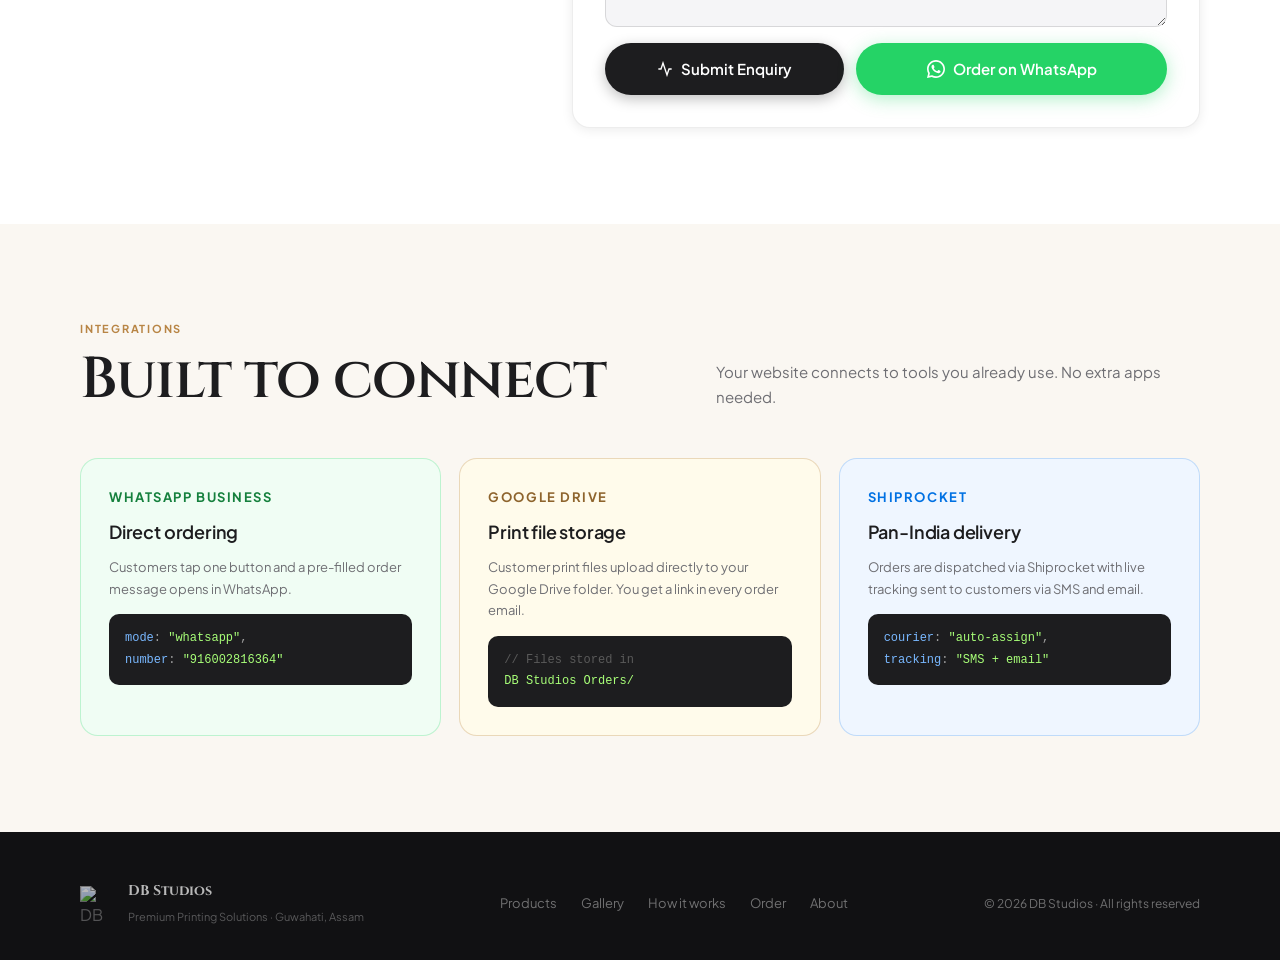
==== commit 8ef4ece4: "Add files via upload" ====
--- a/index.html
+++ b/index.html
@@ -1668,6 +1668,99 @@
 .product-price.updating {
   opacity: 0;
   transform: translateY(-4px);
+}
+
+/* ═══════════════════════════════════════════════════════
+   AUTH — Login button & Modal  (must be inside <style>)
+   ═══════════════════════════════════════════════════════ */
+.nav-login-btn {
+  display: inline-flex; align-items: center; gap: 6px;
+  padding: 7px 16px; border-radius: 980px;
+  border: 1.5px solid var(--gold); background: transparent;
+  color: var(--text); font-size: 13px; font-weight: 600;
+  cursor: pointer; transition: background 0.2s, color 0.2s; flex-shrink: 0;
+}
+.nav-login-btn:hover { background: var(--gold); color: #fff; }
+.nav-logout-wrap { display: none; align-items: center; gap: 8px; flex-shrink: 0; }
+.nav-user-phone  { font-size: 12px; color: var(--muted); font-weight: 500; }
+.nav-logout-btn  {
+  display: none; padding: 7px 14px; border-radius: 980px;
+  border: 1.5px solid #ddd; background: transparent;
+  color: var(--muted); font-size: 12px; font-weight: 600;
+  cursor: pointer; transition: border-color 0.2s, color 0.2s;
+}
+.nav-logout-btn:hover { border-color: #999; color: var(--text); }
+
+/* Modal backdrop — MUST be fixed + high z-index */
+.auth-modal-backdrop {
+  position: fixed !important;
+  inset: 0;
+  z-index: 99999;
+  background: rgba(0,0,0,0.6);
+  backdrop-filter: blur(6px);
+  display: flex !important;
+  align-items: center;
+  justify-content: center;
+  opacity: 0;
+  pointer-events: none;
+  transition: opacity 0.25s ease;
+}
+.auth-modal-backdrop.auth-modal-open { opacity: 1; pointer-events: all; }
+
+.auth-modal-card {
+  background: #fff;
+  border-radius: 16px;
+  padding: 40px 36px 32px;
+  width: 100%; max-width: 380px;
+  box-shadow: 0 24px 64px rgba(0,0,0,0.18);
+  position: relative;
+  transform: translateY(18px);
+  transition: transform 0.25s ease;
+}
+.auth-modal-backdrop.auth-modal-open .auth-modal-card { transform: translateY(0); }
+.auth-modal-close {
+  position: absolute; top: 14px; right: 16px;
+  background: none; border: none; font-size: 22px;
+  cursor: pointer; color: #999; line-height: 1; padding: 4px 8px; border-radius: 6px;
+}
+.auth-modal-close:hover { background: #f5f5f5; }
+.auth-modal-logo { font-size: 18px; font-weight: 700; margin-bottom: 4px; }
+.auth-modal-sub  { font-size: 13px; color: #888; margin-bottom: 24px; }
+.auth-input-wrap { position: relative; margin-bottom: 12px; }
+.auth-prefix {
+  position: absolute; left: 14px; top: 50%; transform: translateY(-50%);
+  font-size: 14px; color: #666; font-weight: 600; pointer-events: none;
+}
+.auth-input {
+  width: 100%; padding: 12px 14px 12px 46px;
+  border: 1.5px solid #e0e0e0; border-radius: 10px;
+  font-size: 15px; background: #fafafa; color: #111;
+  transition: border-color 0.2s; outline: none; box-sizing: border-box;
+}
+.auth-input:focus { border-color: #b8860b; background: #fff; }
+.auth-input.no-prefix { padding-left: 14px; letter-spacing: 0.15em; }
+.auth-btn {
+  width: 100%; padding: 13px; border-radius: 10px; border: none;
+  background: #1a1a1a; color: #fff; font-size: 15px; font-weight: 600;
+  cursor: pointer; margin-top: 8px; transition: background 0.2s;
+}
+.auth-btn:hover:not(:disabled) { background: #333; }
+.auth-btn:disabled { opacity: 0.6; cursor: not-allowed; }
+.auth-btn-back {
+  width: 100%; padding: 10px; border-radius: 10px;
+  border: 1.5px solid #e0e0e0; background: transparent;
+  color: #888; font-size: 13px; font-weight: 600;
+  cursor: pointer; margin-top: 8px;
+}
+.auth-btn-back:hover { border-color: #bbb; }
+.auth-error {
+  display: none; font-size: 13px; color: #c0392b;
+  background: #fdf0ef; border: 1px solid #f5c6c2;
+  border-radius: 8px; padding: 9px 12px; margin-top: 10px;
+}
+#auth-step-otp { display: none; }
+@media (max-width: 480px) {
+  .auth-modal-card { padding: 28px 18px 20px; margin: 16px; }
 }
 
 </style>
@@ -1715,9 +1808,9 @@
       <!-- ── AUTH: Login / Logout buttons ── -->
       <div class="nav-logout-wrap" id="nav-logout-wrap">
         <span class="nav-user-phone" id="nav-user-phone"></span>
-        <button class="nav-logout-btn" id="nav-logout-btn" onclick="window.dbAuth.logOut()">Sign out</button>
+        <button class="nav-logout-btn" id="nav-logout-btn" onclick="if(window.dbAuth) window.dbAuth.logOut()">Sign out</button>
       </div>
-      <button class="nav-login-btn" id="nav-login-btn" onclick="window.dbAuth.openAuthModal()">
+      <button class="nav-login-btn" id="nav-login-btn" onclick="if(window.dbAuth){window.dbAuth.openAuthModal();}else{document.getElementById('auth-modal').classList.add('auth-modal-open');}">
         <svg width="14" height="14" viewBox="0 0 24 24" fill="none" stroke="currentColor" stroke-width="2.5"><circle cx="12" cy="8" r="4"/><path d="M4 20c0-4 3.6-7 8-7s8 3 8 7"/></svg>
         Login
       </button>
@@ -3033,7 +3126,11 @@
       const liveCard = productGrid.querySelector(`[data-pricing-uid="${uid}"]`);
       DynamicPricing.buildSelectorsForCard(liveCard, product);
     });
-    productGrid.querySelectorAll(".reveal").forEach(el => revealObserver.observe(el));
+    productGrid.querySelectorAll(".reveal").forEach(el => {
+      revealObserver.observe(el);
+      // Force-reveal immediately so products show without needing to scroll
+      el.classList.add("visible");
+    });
   }
 
   renderProducts();
@@ -3045,201 +3142,6 @@
 
 });
 
-
-/* ═══════════════════════════════════════════════════════
-   AUTH — Login button & Modal
-   ═══════════════════════════════════════════════════════ */
-
-/* Login / Logout buttons in navbar */
-.nav-login-btn {
-  display: inline-flex;
-  align-items: center;
-  gap: 6px;
-  padding: 7px 16px;
-  border-radius: 980px;
-  border: 1.5px solid var(--gold);
-  background: transparent;
-  color: var(--text);
-  font-size: 13px;
-  font-weight: 600;
-  cursor: pointer;
-  transition: background 0.2s, color 0.2s;
-  flex-shrink: 0;
-}
-.nav-login-btn:hover { background: var(--gold); color: white; }
-
-.nav-logout-wrap {
-  display: none;
-  align-items: center;
-  gap: 8px;
-  flex-shrink: 0;
-}
-.nav-user-phone {
-  font-size: 12px;
-  color: var(--muted);
-  font-weight: 500;
-}
-.nav-logout-btn {
-  display: none;
-  padding: 7px 14px;
-  border-radius: 980px;
-  border: 1.5px solid #ddd;
-  background: transparent;
-  color: var(--muted);
-  font-size: 12px;
-  font-weight: 600;
-  cursor: pointer;
-  transition: border-color 0.2s, color 0.2s;
-}
-.nav-logout-btn:hover { border-color: #999; color: var(--text); }
-
-/* Modal backdrop */
-.auth-modal-backdrop {
-  position: fixed;
-  inset: 0;
-  z-index: 9000;
-  background: rgba(0,0,0,0.55);
-  backdrop-filter: blur(6px);
-  display: flex;
-  align-items: center;
-  justify-content: center;
-  opacity: 0;
-  pointer-events: none;
-  transition: opacity 0.25s ease;
-}
-.auth-modal-backdrop.auth-modal-open {
-  opacity: 1;
-  pointer-events: all;
-}
-
-/* Modal card */
-.auth-modal-card {
-  background: var(--bg-white);
-  border-radius: var(--radius);
-  padding: 40px 36px 32px;
-  width: 100%;
-  max-width: 380px;
-  box-shadow: var(--shadow-lg);
-  position: relative;
-  transform: translateY(18px);
-  transition: transform 0.25s ease;
-}
-.auth-modal-backdrop.auth-modal-open .auth-modal-card {
-  transform: translateY(0);
-}
-
-.auth-modal-close {
-  position: absolute;
-  top: 14px; right: 16px;
-  background: none;
-  border: none;
-  font-size: 22px;
-  cursor: pointer;
-  color: var(--muted);
-  line-height: 1;
-  padding: 4px 8px;
-  border-radius: 6px;
-  transition: background 0.15s;
-}
-.auth-modal-close:hover { background: var(--bg-light); }
-
-.auth-modal-logo {
-  font-family: var(--font-display);
-  font-size: 18px;
-  font-weight: 600;
-  margin-bottom: 4px;
-  color: var(--text);
-}
-.auth-modal-sub {
-  font-size: 13px;
-  color: var(--muted);
-  margin-bottom: 28px;
-}
-
-/* Auth inputs */
-.auth-input-wrap {
-  position: relative;
-  margin-bottom: 12px;
-}
-.auth-prefix {
-  position: absolute;
-  left: 14px;
-  top: 50%;
-  transform: translateY(-50%);
-  font-size: 14px;
-  color: var(--muted);
-  font-weight: 600;
-  pointer-events: none;
-}
-.auth-input {
-  width: 100%;
-  padding: 12px 14px 12px 46px;
-  border: 1.5px solid #e0e0e0;
-  border-radius: var(--radius-sm);
-  font-size: 15px;
-  font-family: var(--font-body);
-  background: var(--bg-light);
-  color: var(--text);
-  transition: border-color 0.2s;
-  outline: none;
-}
-.auth-input:focus { border-color: var(--gold); background: white; }
-.auth-input.no-prefix { padding-left: 14px; letter-spacing: 0.15em; }
-
-/* Auth buttons */
-.auth-btn {
-  width: 100%;
-  padding: 13px;
-  border-radius: var(--radius-sm);
-  border: none;
-  background: var(--bg-dark);
-  color: white;
-  font-size: 15px;
-  font-weight: 600;
-  cursor: pointer;
-  margin-top: 8px;
-  transition: background 0.2s, transform 0.15s;
-  font-family: var(--font-body);
-}
-.auth-btn:hover:not(:disabled) { background: #333; }
-.auth-btn:active:not(:disabled) { transform: scale(0.98); }
-.auth-btn:disabled { opacity: 0.6; cursor: not-allowed; }
-
-.auth-btn-back {
-  width: 100%;
-  padding: 10px;
-  border-radius: var(--radius-sm);
-  border: 1.5px solid #e0e0e0;
-  background: transparent;
-  color: var(--muted);
-  font-size: 13px;
-  font-weight: 600;
-  cursor: pointer;
-  margin-top: 8px;
-  font-family: var(--font-body);
-  transition: border-color 0.2s;
-}
-.auth-btn-back:hover { border-color: #bbb; }
-
-/* Error message */
-.auth-error {
-  display: none;
-  font-size: 13px;
-  color: #c0392b;
-  background: #fdf0ef;
-  border: 1px solid #f5c6c2;
-  border-radius: var(--radius-xs);
-  padding: 9px 12px;
-  margin-top: 10px;
-}
-
-/* OTP step hidden by default */
-#auth-step-otp { display: none; }
-
-/* Mobile adjustments */
-@media (max-width: 480px) {
-  .auth-modal-card { padding: 32px 20px 24px; margin: 16px; max-width: 100%; }
-}
 
 /* ═══ PAGE TRANSITION ENGINE ═══ */
 (function(){
@@ -3270,6 +3172,7 @@
 <div class="auth-modal-backdrop" id="auth-modal" role="dialog" aria-modal="true" aria-label="Login">
 
   <!-- Click backdrop to close -->
+
   <div style="position:absolute;inset:0;" onclick="window.dbAuth.closeAuthModal()"></div>
 
   <div class="auth-modal-card">
@@ -3328,8 +3231,188 @@
 </div>
 <!-- ═══ END AUTH MODAL ═══ -->
 
-<!-- Firebase Auth Module -->
-<script type="module" src="auth.js"></script>
+<!-- ═══════════════════════════════════════════════════
+     FIREBASE AUTH — compat SDK (works with onclick handlers)
+     ═══════════════════════════════════════════════════ -->
+<script src="https://www.gstatic.com/firebasejs/9.23.0/firebase-app-compat.js"></script>
+<script src="https://www.gstatic.com/firebasejs/9.23.0/firebase-auth-compat.js"></script>
+<script>
+// ════════════════════════════════════════════════════
+//  DB Studios — Firebase Phone OTP Auth
+//  Uses Firebase Compat SDK (works with onclick handlers)
+// ════════════════════════════════════════════════════
+
+// ─── Config ─────────────────────────────────────────
+const firebaseConfig = {
+  apiKey:            "AIzaSyD2xYhPTzARvIucZW4_yfe31_26j2rkb7A",
+  authDomain:        "db-studios-aa47c.firebaseapp.com",
+  projectId:         "db-studios-aa47c",
+  storageBucket:     "db-studios-aa47c.firebasestorage.app",
+  messagingSenderId: "798366203596",
+  appId:             "1:798366203596:web:bbb631370a19337eaecc69"
+};
+
+firebase.initializeApp(firebaseConfig);
+const auth = firebase.auth();
+auth.languageCode = "en";
+
+// ─── State ────────────────────────────────────────
+let confirmationResult = null;
+let recaptchaVerifier  = null;
+
+// ─── Helpers ──────────────────────────────────────
+const $a = id => document.getElementById(id);
+
+function showAuthError(msg) {
+  const el = $a("auth-error");
+  if (el) { el.textContent = msg; el.style.display = "block"; }
+}
+function clearAuthError() {
+  const el = $a("auth-error");
+  if (el) { el.textContent = ""; el.style.display = "none"; }
+}
+function setLoading(btnId, on, onText, offText) {
+  const el = $a(btnId);
+  if (!el) return;
+  el.disabled = on;
+  el.textContent = on ? onText : offText;
+}
+function friendlyError(err) {
+  const map = {
+    "auth/invalid-phone-number":      "Invalid phone number.",
+    "auth/too-many-requests":         "Too many attempts. Wait a few minutes.",
+    "auth/invalid-verification-code": "Wrong OTP. Please check and retry.",
+    "auth/code-expired":              "OTP expired. Request a new one.",
+    "auth/session-expired":           "Session expired. Request a new OTP.",
+    "auth/quota-exceeded":            "SMS quota exceeded. Try later.",
+    "auth/captcha-check-failed":      "reCAPTCHA failed. Refresh and retry.",
+    "auth/network-request-failed":    "Network error. Check your connection.",
+    "auth/missing-phone-number":      "Please enter a phone number.",
+  };
+  return map[err?.code] || `Error: ${err?.message || "Please try again."}`;
+}
+
+// ─── reCAPTCHA setup ──────────────────────────────
+function setupRecaptcha() {
+  if (recaptchaVerifier) { recaptchaVerifier.clear(); recaptchaVerifier = null; }
+  recaptchaVerifier = new firebase.auth.RecaptchaVerifier("recaptcha-container", {
+    size: "invisible",
+    "expired-callback": () => {
+      showAuthError("reCAPTCHA expired. Please try again.");
+      showPhoneStep();
+    }
+  });
+}
+
+// ─── UI step toggles ──────────────────────────────
+function showPhoneStep() {
+  $a("auth-step-phone").style.display = "block";
+  $a("auth-step-otp").style.display   = "none";
+  confirmationResult = null;
+}
+function showOTPStep() {
+  $a("auth-step-phone").style.display = "none";
+  $a("auth-step-otp").style.display   = "block";
+  $a("auth-otp").focus();
+}
+
+// ─── Nav UI ───────────────────────────────────────
+function updateNavForUser(user) {
+  const ph = user.phoneNumber || "User";
+  const loginBtn  = $a("nav-login-btn");
+  const logoutWrap = $a("nav-logout-wrap");
+  const phoneEl   = $a("nav-user-phone");
+  const logoutBtn = $a("nav-logout-btn");
+  if (loginBtn)   loginBtn.style.display   = "none";
+  if (logoutWrap) logoutWrap.style.display = "flex";
+  if (logoutBtn)  logoutBtn.style.display  = "inline-flex";
+  if (phoneEl)    phoneEl.textContent      = ph;
+}
+function updateNavForGuest() {
+  const loginBtn   = $a("nav-login-btn");
+  const logoutWrap = $a("nav-logout-wrap");
+  const logoutBtn  = $a("nav-logout-btn");
+  if (loginBtn)   loginBtn.style.display   = "inline-flex";
+  if (logoutWrap) logoutWrap.style.display = "none";
+  if (logoutBtn)  logoutBtn.style.display  = "none";
+}
+
+// ─── Auth state observer ──────────────────────────
+auth.onAuthStateChanged(user => {
+  if (user) {
+    sessionStorage.setItem("dbstudios_user", JSON.stringify({ uid: user.uid, phone: user.phoneNumber }));
+    updateNavForUser(user);
+  } else {
+    sessionStorage.removeItem("dbstudios_user");
+    updateNavForGuest();
+  }
+});
+
+// ─── Core functions ───────────────────────────────
+async function sendOTP() {
+  const raw   = ($a("auth-phone").value || "").trim();
+  const phone = raw.startsWith("+") ? raw : "+91" + raw;
+  if (!/^\+\d{10,15}$/.test(phone)) { showAuthError("Enter a valid 10-digit mobile number."); return; }
+  clearAuthError();
+  setLoading("auth-send-btn", true, "Sending…", "Send OTP");
+  try {
+    setupRecaptcha();
+    confirmationResult = await auth.signInWithPhoneNumber(phone, recaptchaVerifier);
+    showOTPStep();
+  } catch (err) {
+    console.error(err);
+    showAuthError(friendlyError(err));
+    if (recaptchaVerifier) { recaptchaVerifier.clear(); recaptchaVerifier = null; }
+  } finally {
+    setLoading("auth-send-btn", false, "Sending…", "Send OTP");
+  }
+}
+
+async function verifyOTP() {
+  const code = ($a("auth-otp").value || "").trim();
+  if (!/^\d{6}$/.test(code)) { showAuthError("Enter the 6-digit OTP."); return; }
+  if (!confirmationResult)   { showAuthError("Session expired. Request a new OTP."); showPhoneStep(); return; }
+  clearAuthError();
+  setLoading("auth-verify-btn", true, "Verifying…", "Verify & Login");
+  try {
+    const result = await confirmationResult.confirm(code);
+    sessionStorage.setItem("dbstudios_user", JSON.stringify({ uid: result.user.uid, phone: result.user.phoneNumber }));
+    closeAuthModal();
+    updateNavForUser(result.user);
+    if (typeof window.showToast === "function") window.showToast("Welcome! You're logged in.");
+  } catch (err) {
+    console.error(err);
+    showAuthError(friendlyError(err));
+  } finally {
+    setLoading("auth-verify-btn", false, "Verifying…", "Verify & Login");
+  }
+}
+
+async function logOut() {
+  await auth.signOut();
+  sessionStorage.removeItem("dbstudios_user");
+  updateNavForGuest();
+  if (typeof window.showToast === "function") window.showToast("Signed out.");
+}
+
+function openAuthModal() {
+  const modal = $a("auth-modal");
+  if (!modal) return;
+  modal.classList.add("auth-modal-open");
+  showPhoneStep();
+  clearAuthError();
+  $a("auth-phone").value = "";
+  $a("auth-otp").value   = "";
+}
+
+function closeAuthModal() {
+  const modal = $a("auth-modal");
+  if (modal) modal.classList.remove("auth-modal-open");
+}
+
+// ─── Expose to global scope for onclick handlers ──
+window.dbAuth = { sendOTP, verifyOTP, logOut, openAuthModal, closeAuthModal };
+</script>
 
 </body>
 </html>
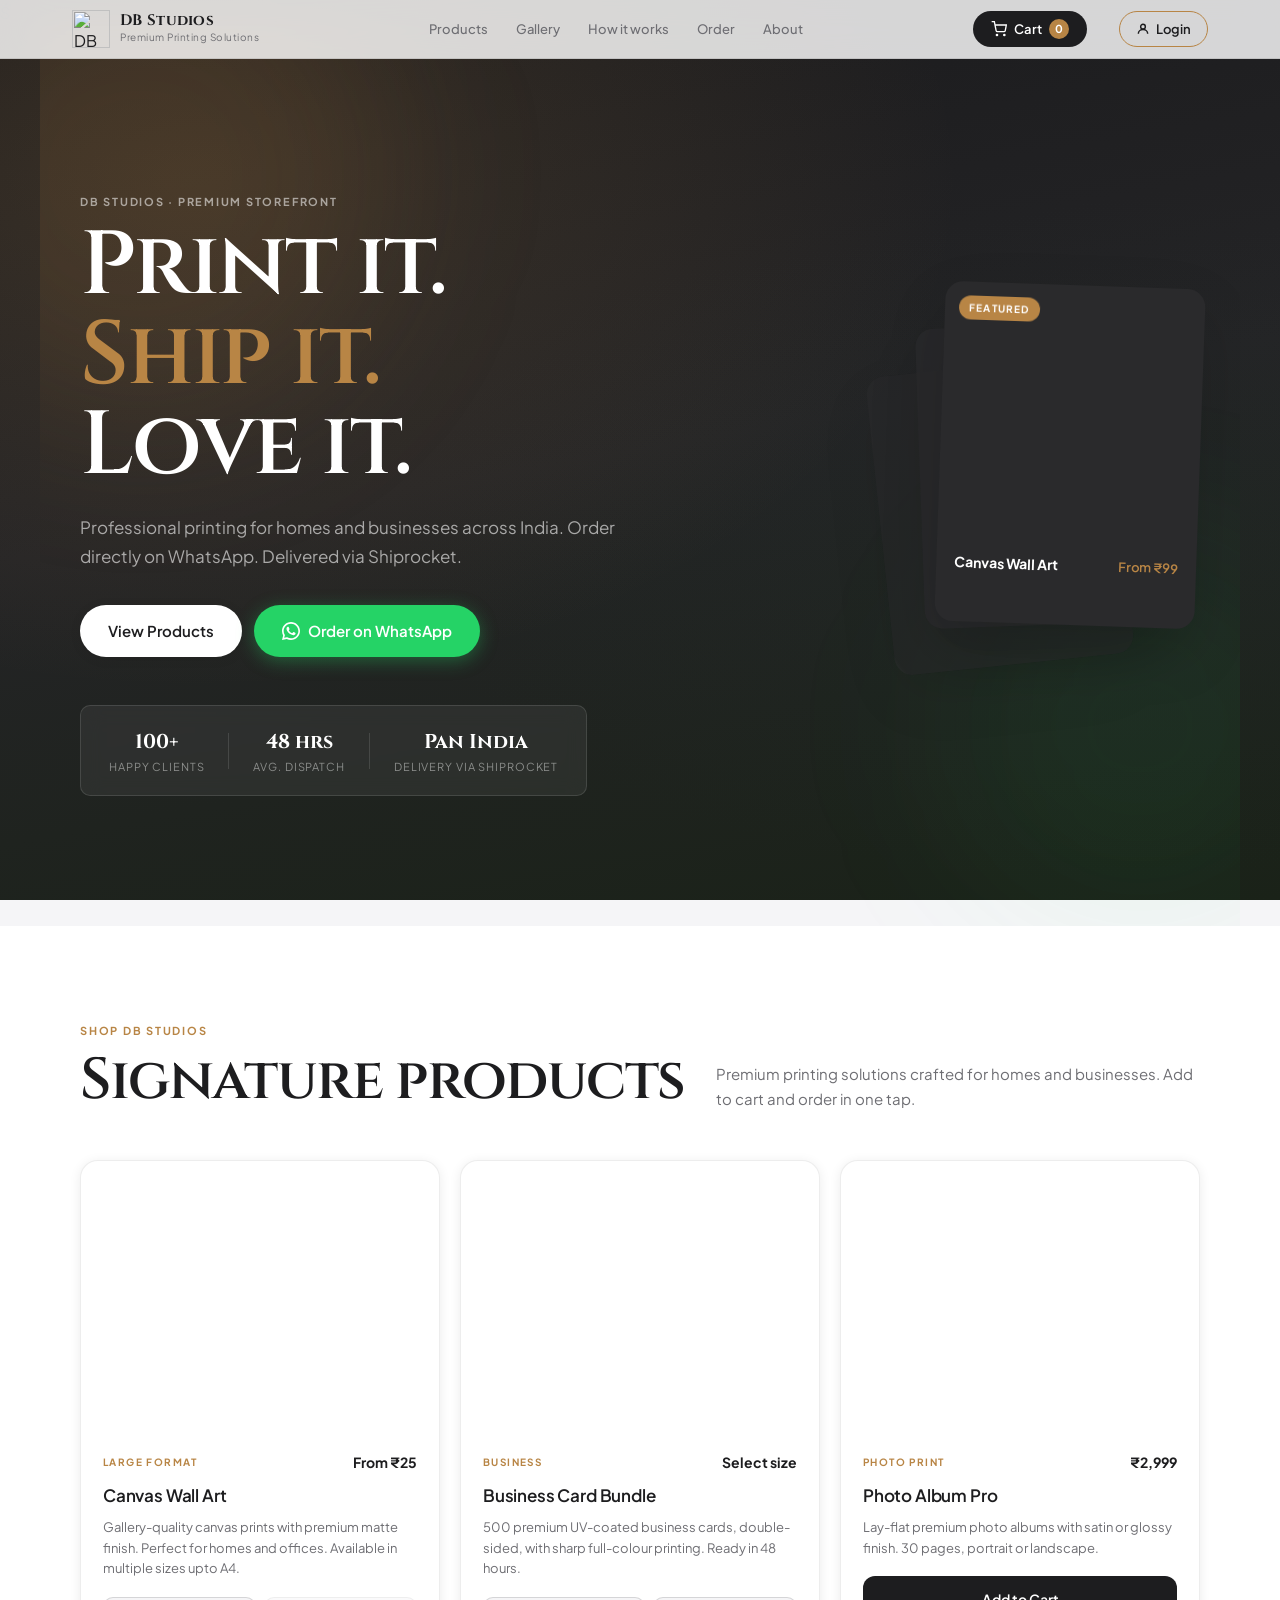
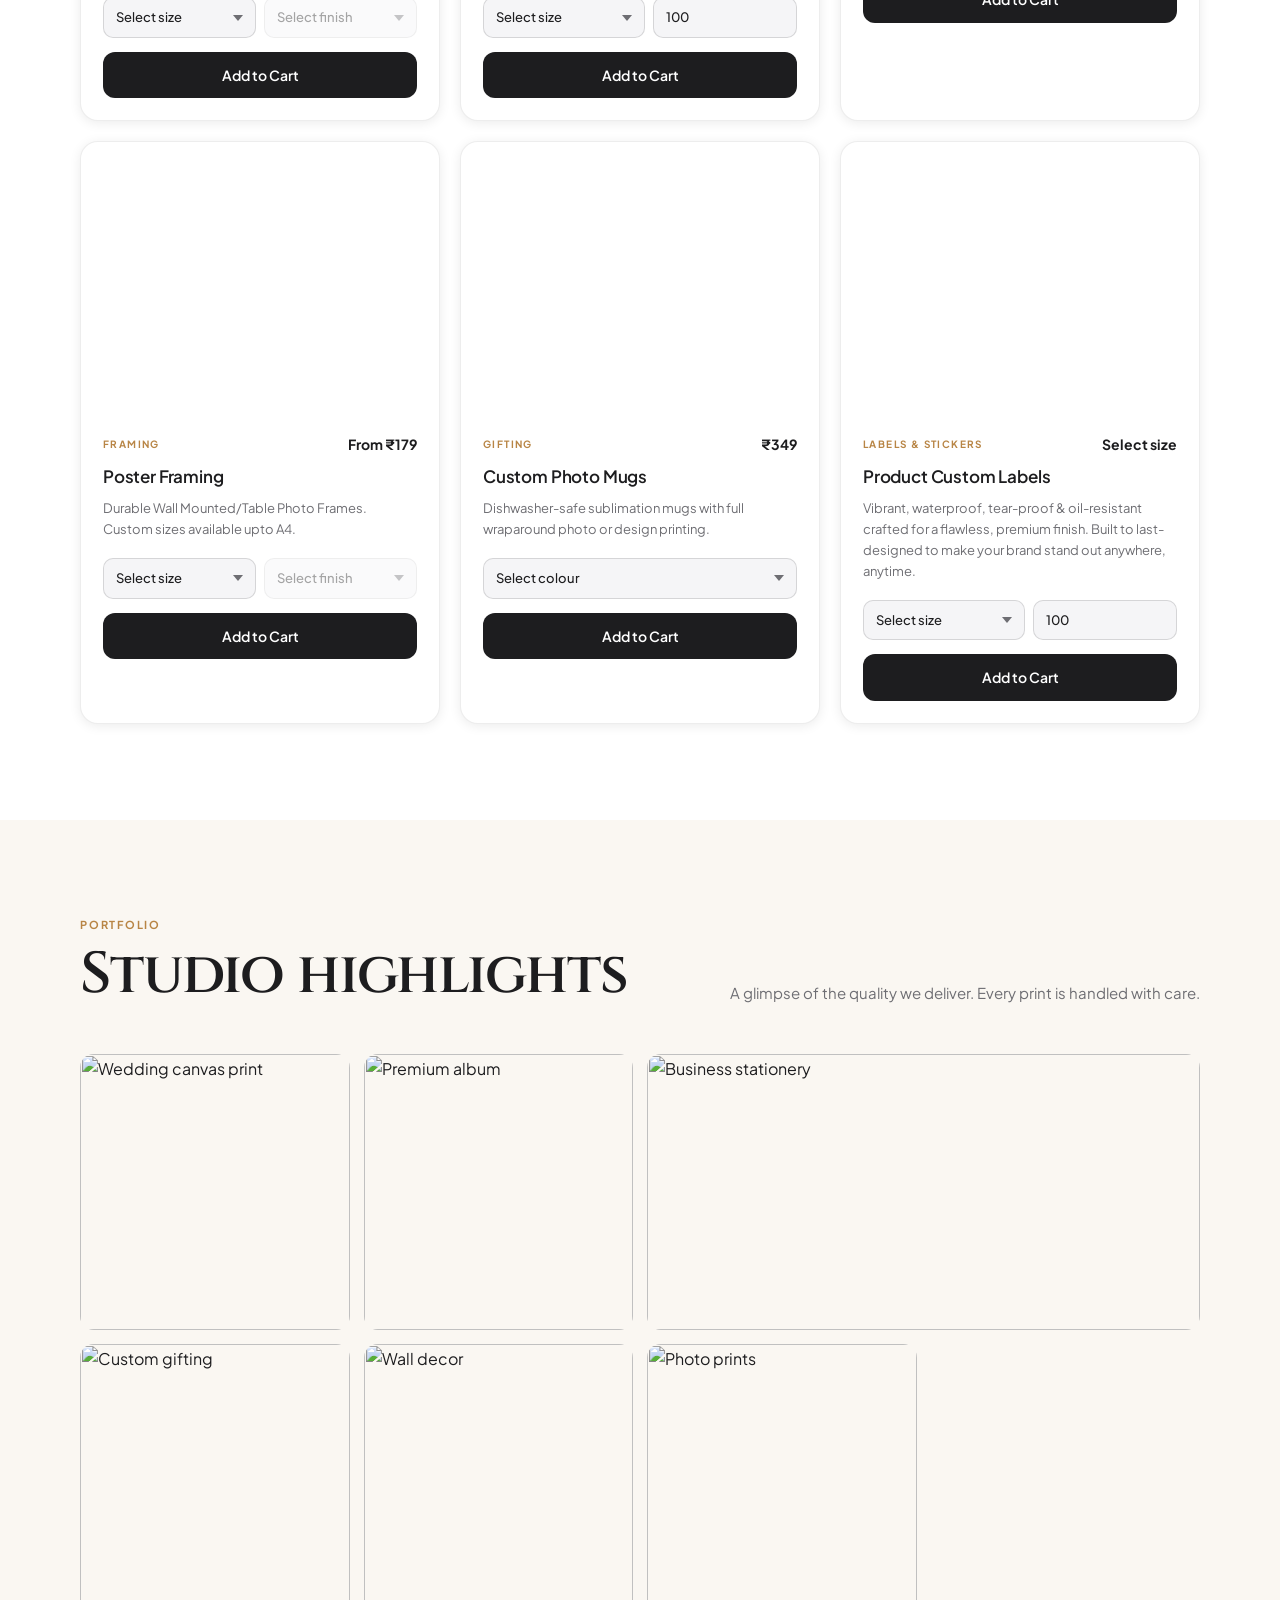
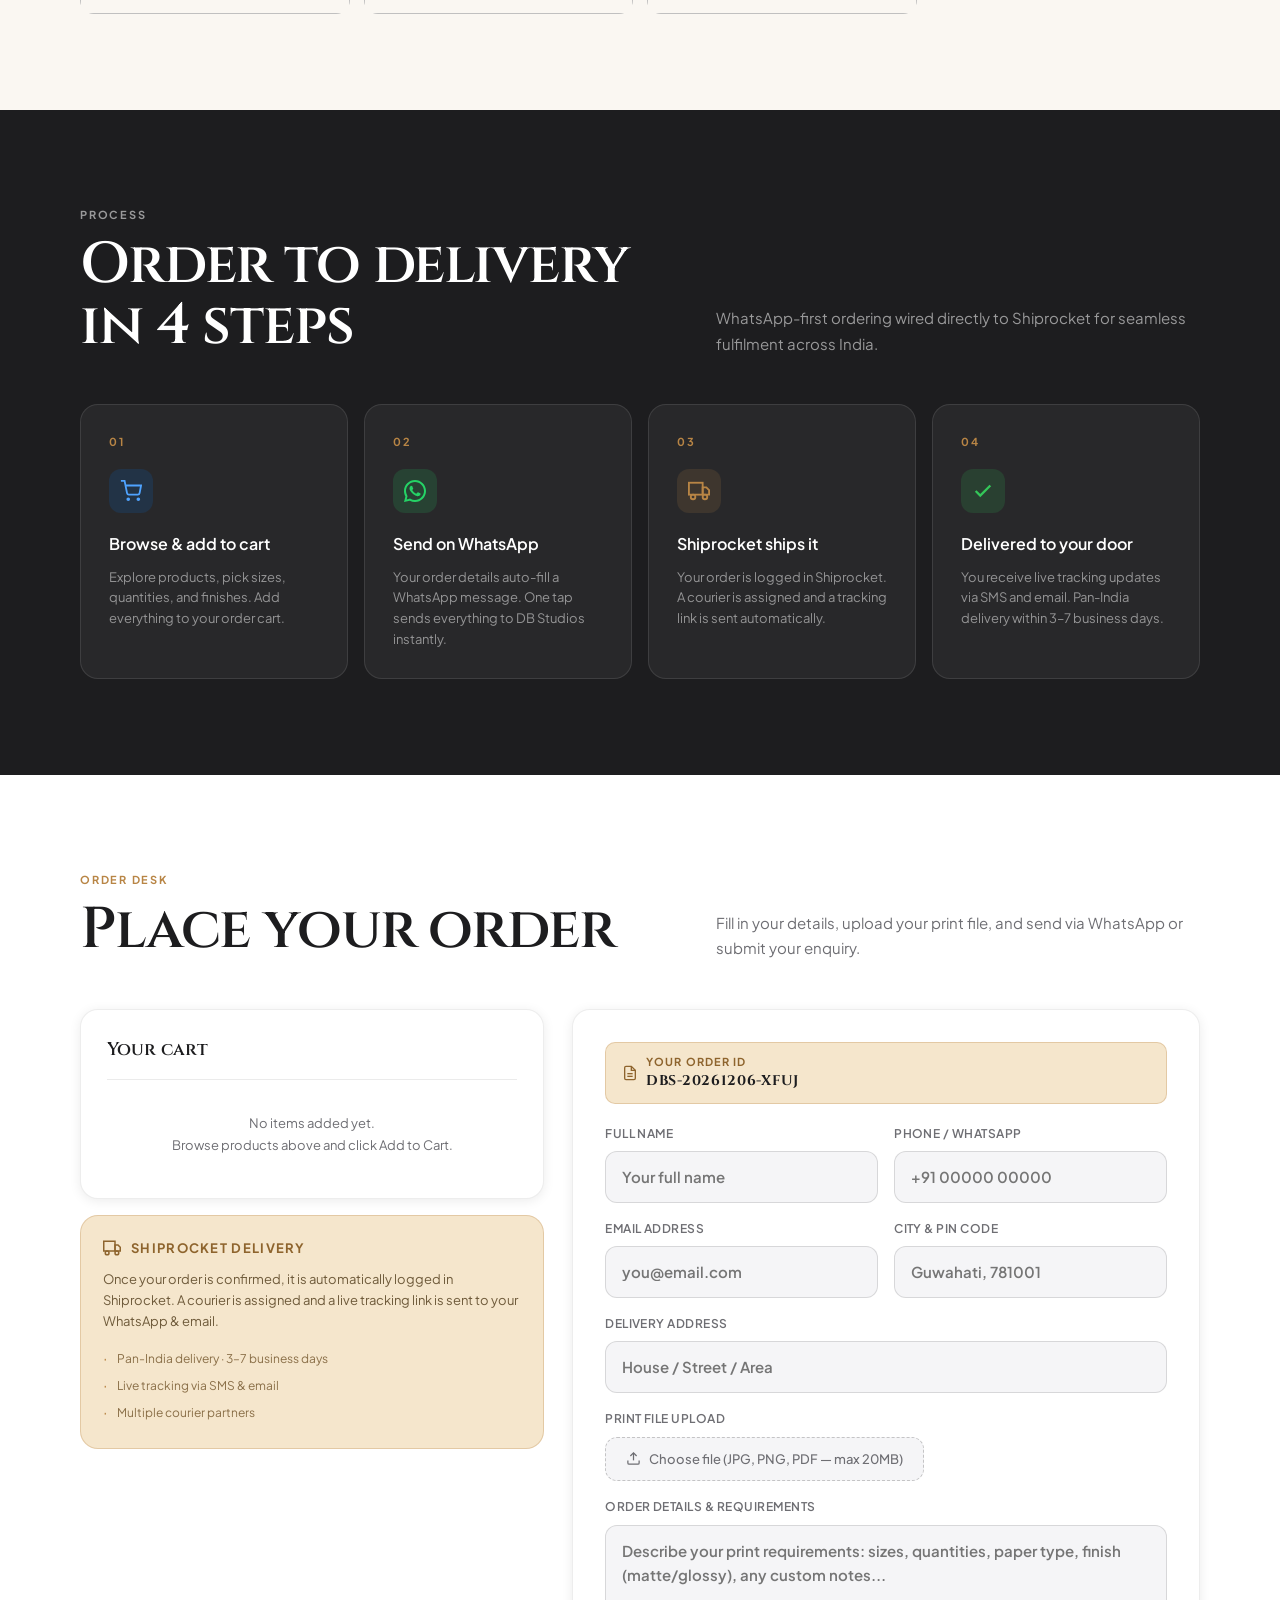
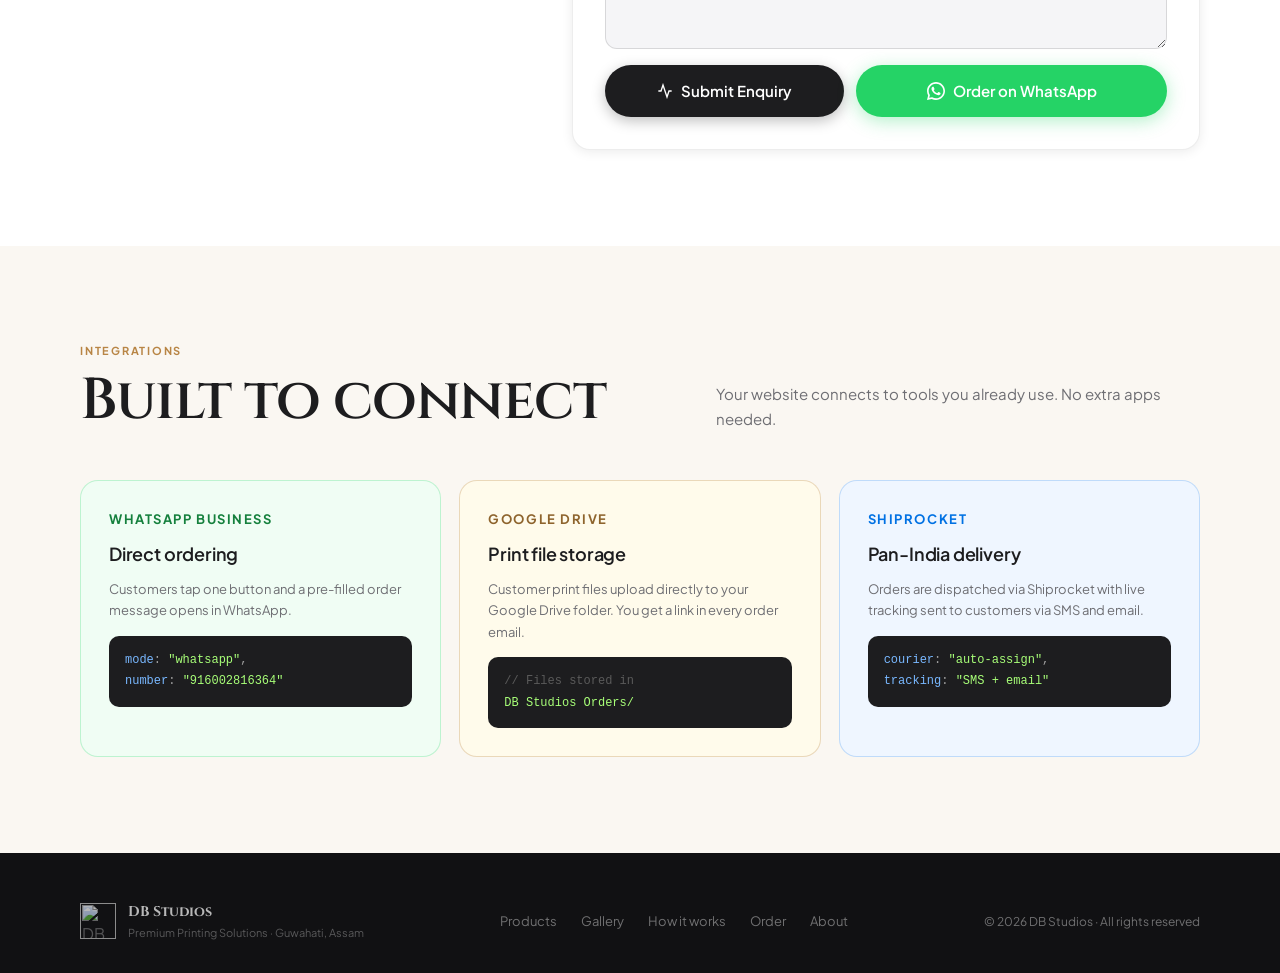
==== commit 5dfdb904: "Add files via upload" ====
--- a/index.html
+++ b/index.html
@@ -1,4 +1,4 @@
-<!DOCTYPE html>
+Ś<!DOCTYPE html>
 <html lang="en">
 <head>
   <meta charset="UTF-8" />
@@ -3294,7 +3294,18 @@
 
 // ─── reCAPTCHA setup ──────────────────────────────
 function setupRecaptcha() {
-  if (recaptchaVerifier) { recaptchaVerifier.clear(); recaptchaVerifier = null; }
+  // Destroy existing verifier
+  if (recaptchaVerifier) {
+    try { recaptchaVerifier.clear(); } catch(e) {}
+    recaptchaVerifier = null;
+  }
+  // Wipe and recreate the container so Firebase sees a fresh element
+  const old = $a("recaptcha-container");
+  if (old) {
+    const fresh = document.createElement("div");
+    fresh.id = "recaptcha-container";
+    old.parentNode.replaceChild(fresh, old);
+  }
   recaptchaVerifier = new firebase.auth.RecaptchaVerifier("recaptcha-container", {
     size: "invisible",
     "expired-callback": () => {
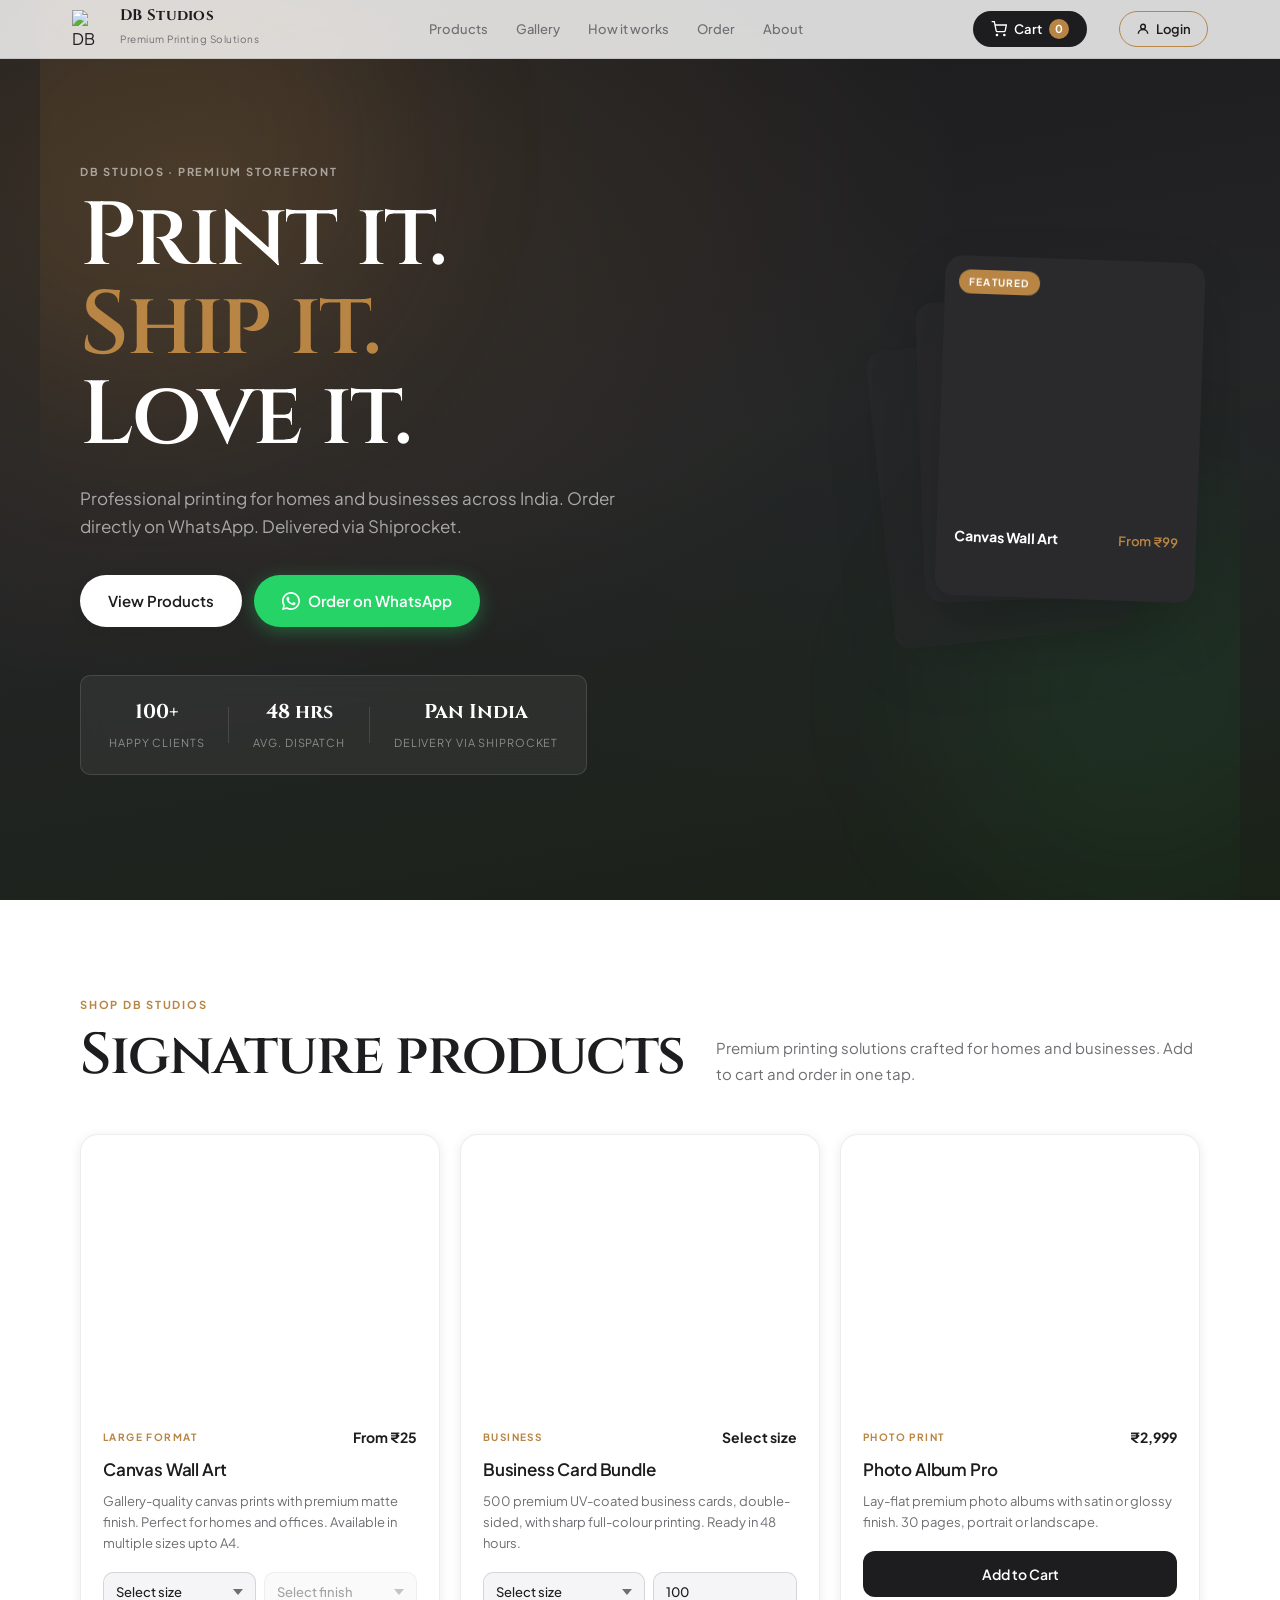
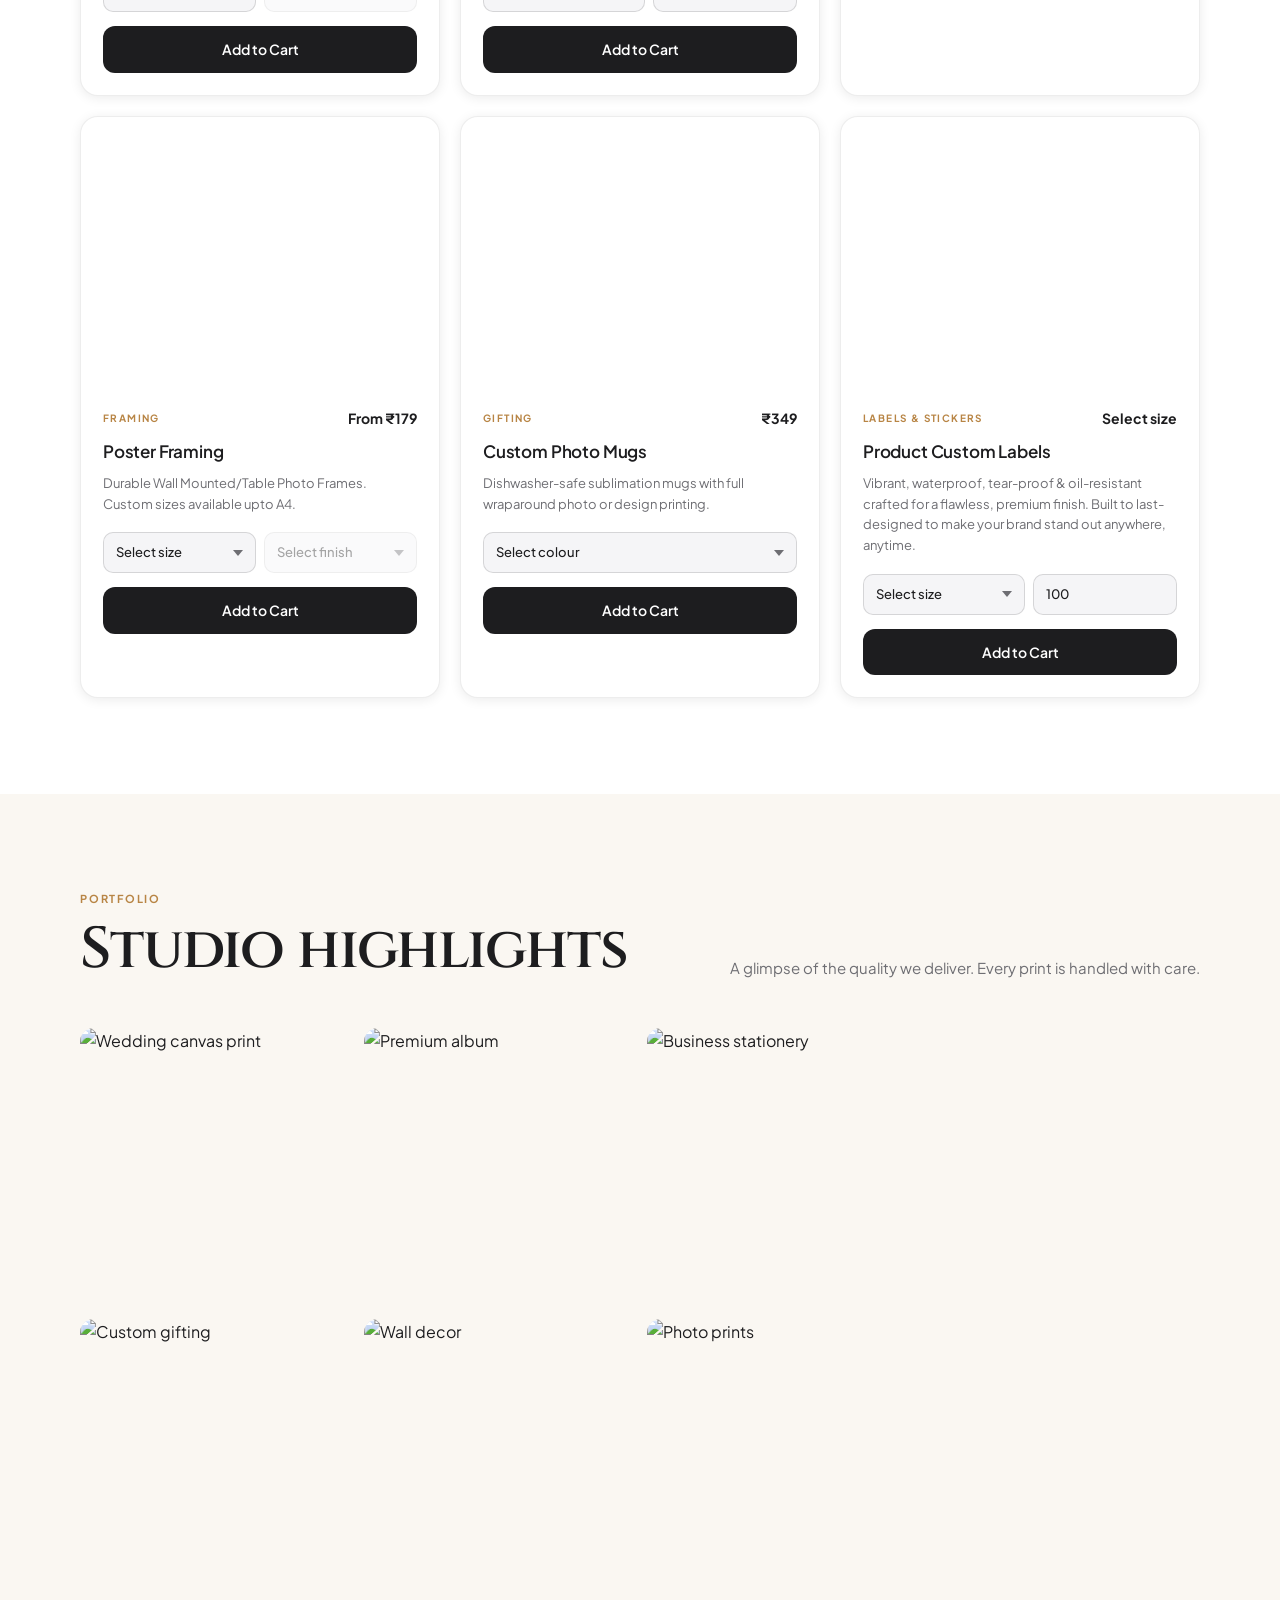
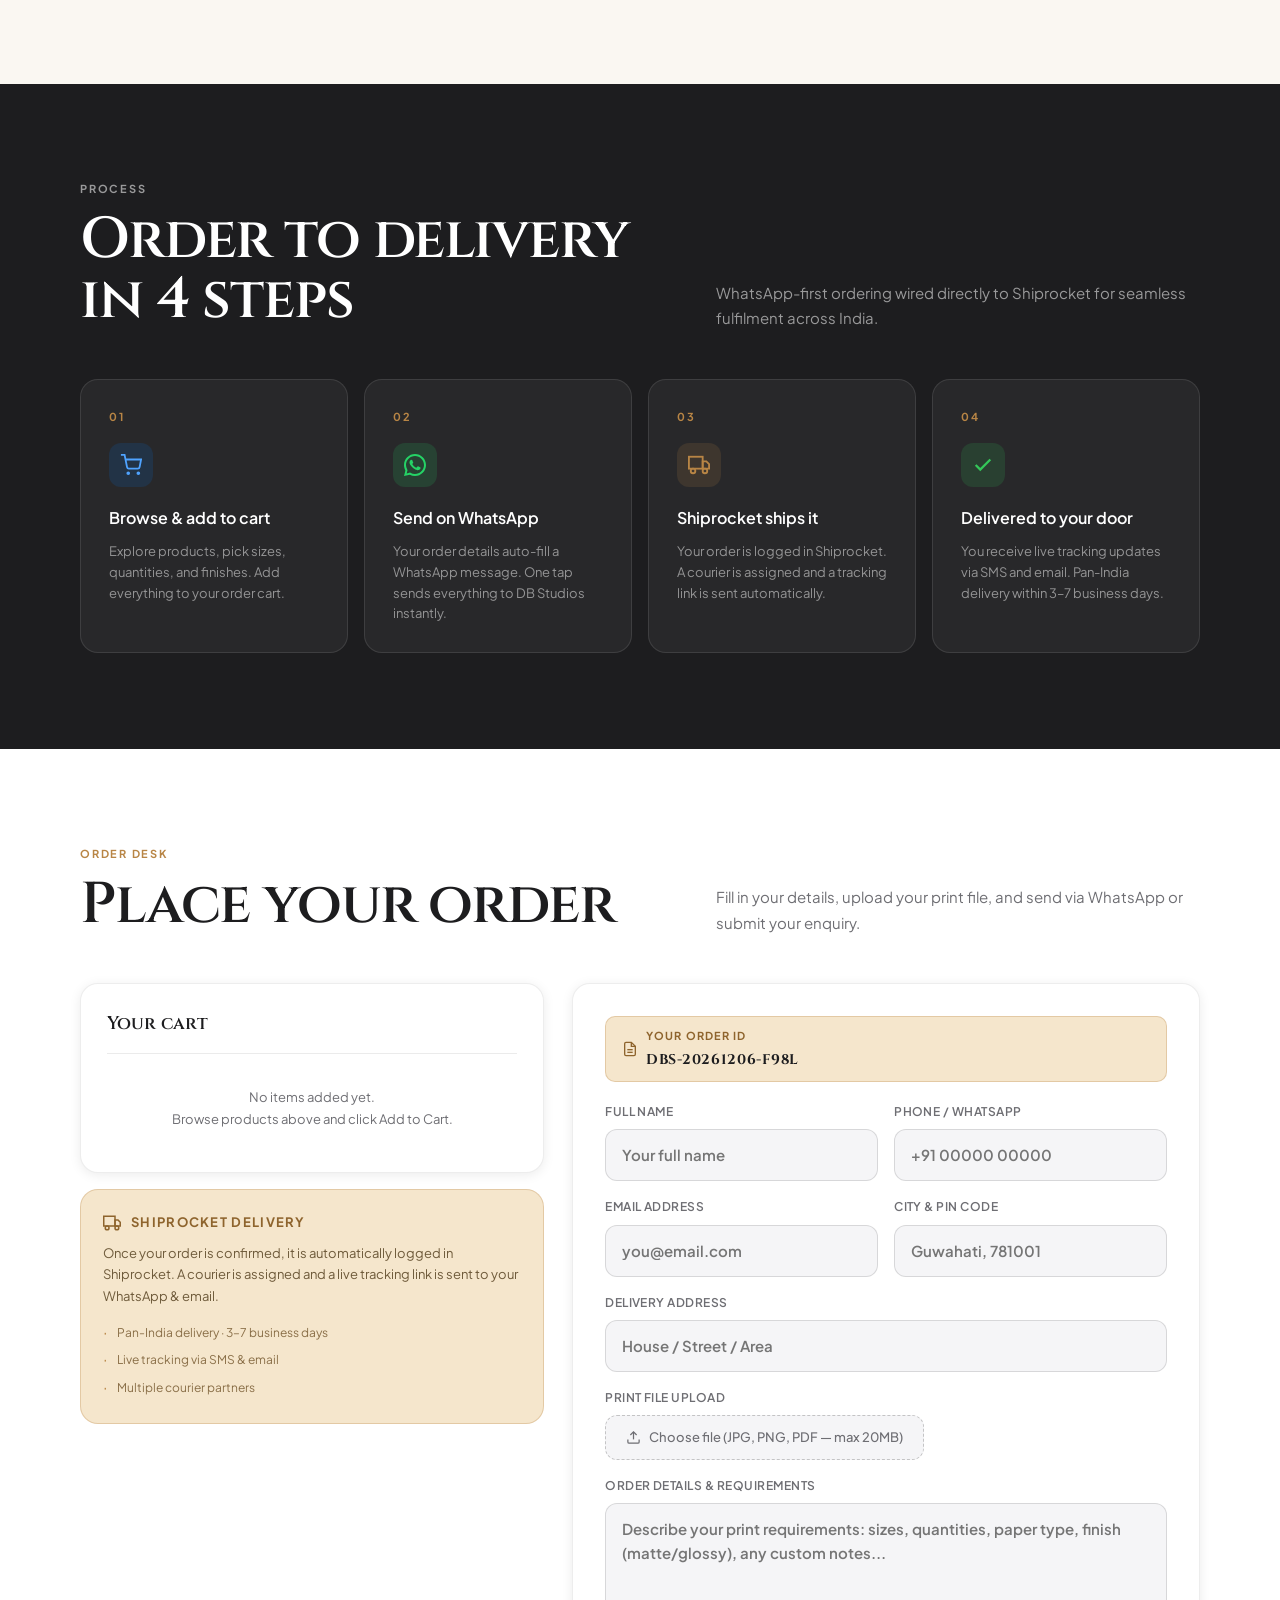
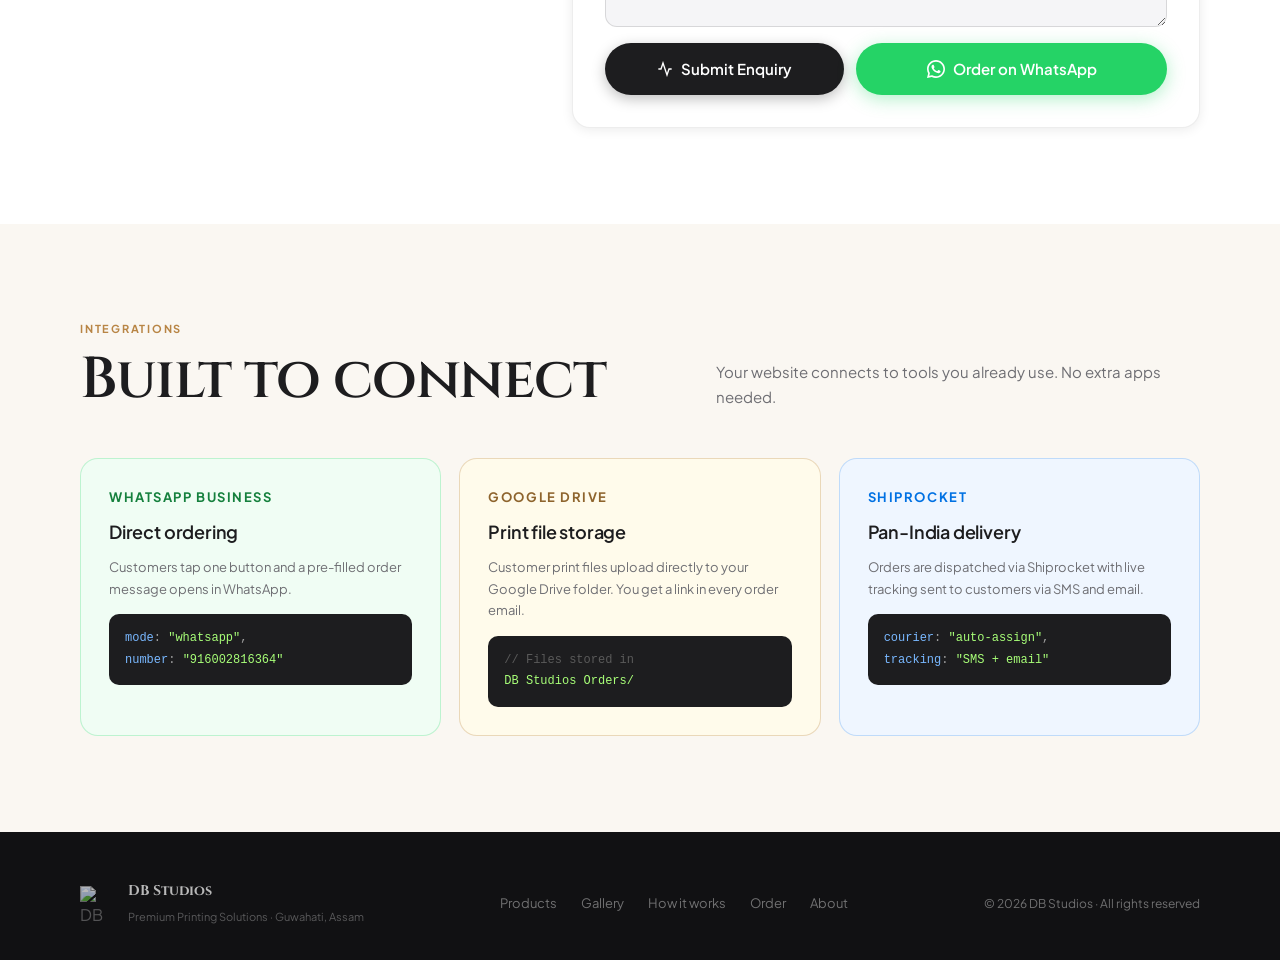
==== commit c6375294: "Add files via upload" ====
--- a/index.html
+++ b/index.html
@@ -1,4 +1,4 @@
-Ś<!DOCTYPE html>
+<!DOCTYPE html>
 <html lang="en">
 <head>
   <meta charset="UTF-8" />
@@ -3225,8 +3225,8 @@
     <!-- ── Error message ── -->
     <div class="auth-error" id="auth-error"></div>
 
-    <!-- Invisible reCAPTCHA anchor (DO NOT REMOVE) -->
-    <div id="recaptcha-container"></div>
+    <!-- reCAPTCHA widget renders here -->
+    <div id="recaptcha-container" style="margin-top:12px; transform:scale(0.95); transform-origin:left;"></div>
   </div>
 </div>
 <!-- ═══ END AUTH MODAL ═══ -->
@@ -3367,13 +3367,14 @@
   clearAuthError();
   setLoading("auth-send-btn", true, "Sending…", "Send OTP");
   try {
-    setupRecaptcha();
+    // Ensure recaptcha is ready
+    if (!recaptchaVerifier) setupRecaptcha();
     confirmationResult = await auth.signInWithPhoneNumber(phone, recaptchaVerifier);
     showOTPStep();
   } catch (err) {
     console.error(err);
     showAuthError(friendlyError(err));
-    if (recaptchaVerifier) { recaptchaVerifier.clear(); recaptchaVerifier = null; }
+    if (recaptchaVerifier) { try { recaptchaVerifier.clear(); } catch(e){} recaptchaVerifier = null; }
   } finally {
     setLoading("auth-send-btn", false, "Sending…", "Send OTP");
   }
@@ -3414,6 +3415,9 @@
   clearAuthError();
   $a("auth-phone").value = "";
   $a("auth-otp").value   = "";
+  // Setup reCAPTCHA immediately so it's solved before user clicks Send OTP
+  setupRecaptcha();
+  recaptchaVerifier.render();
 }
 
 function closeAuthModal() {
